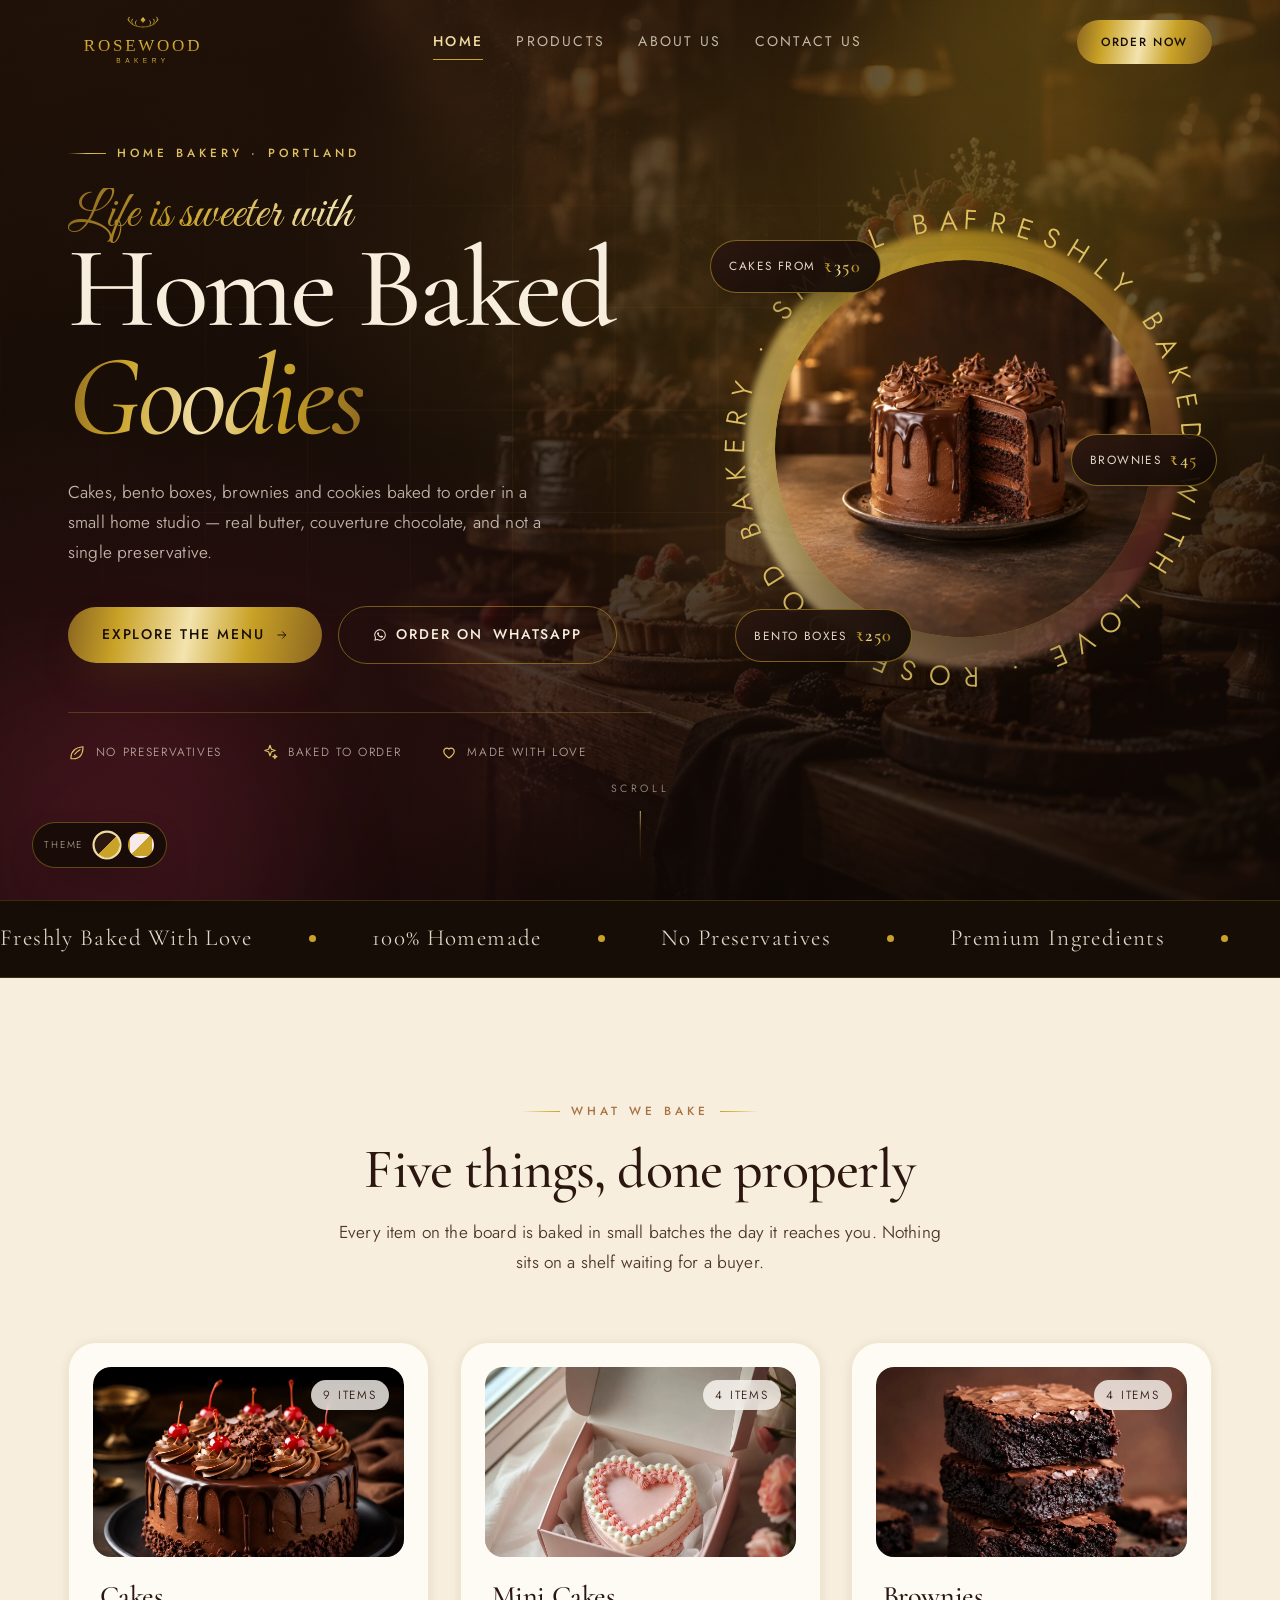
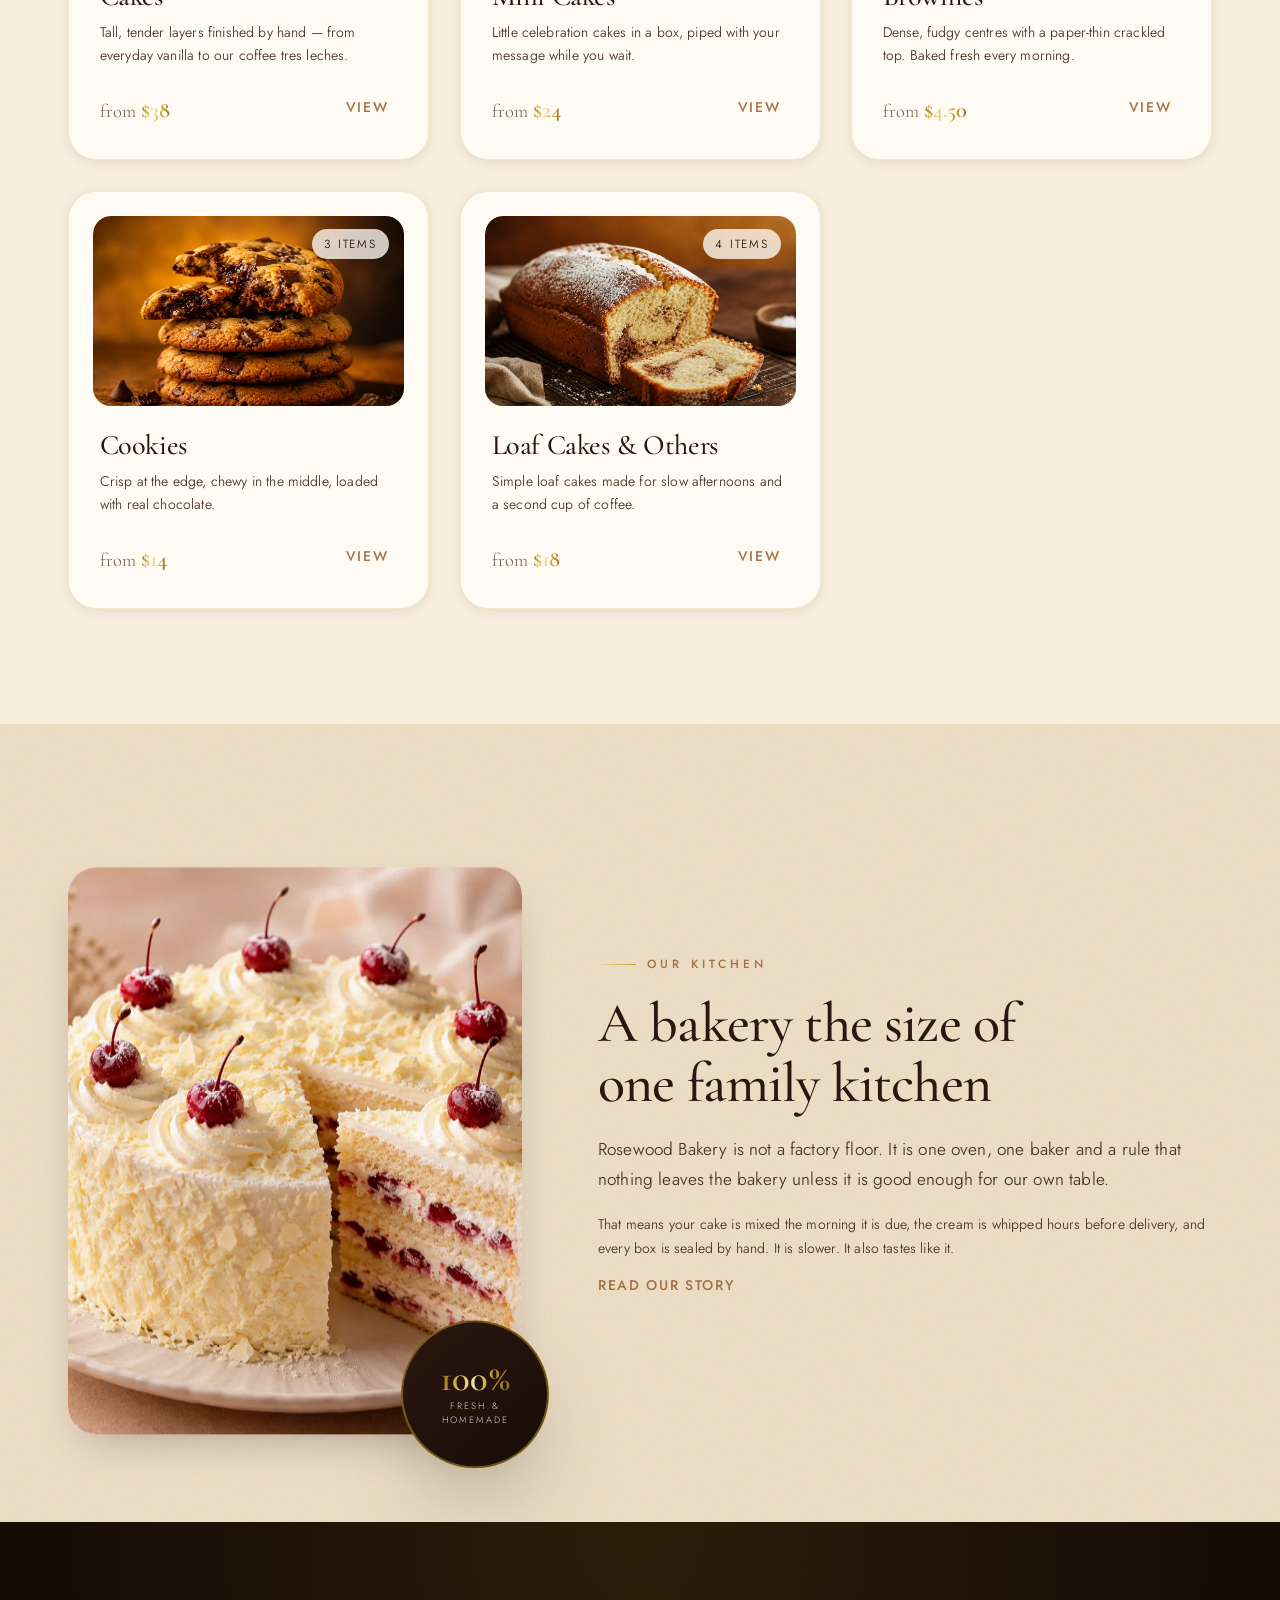
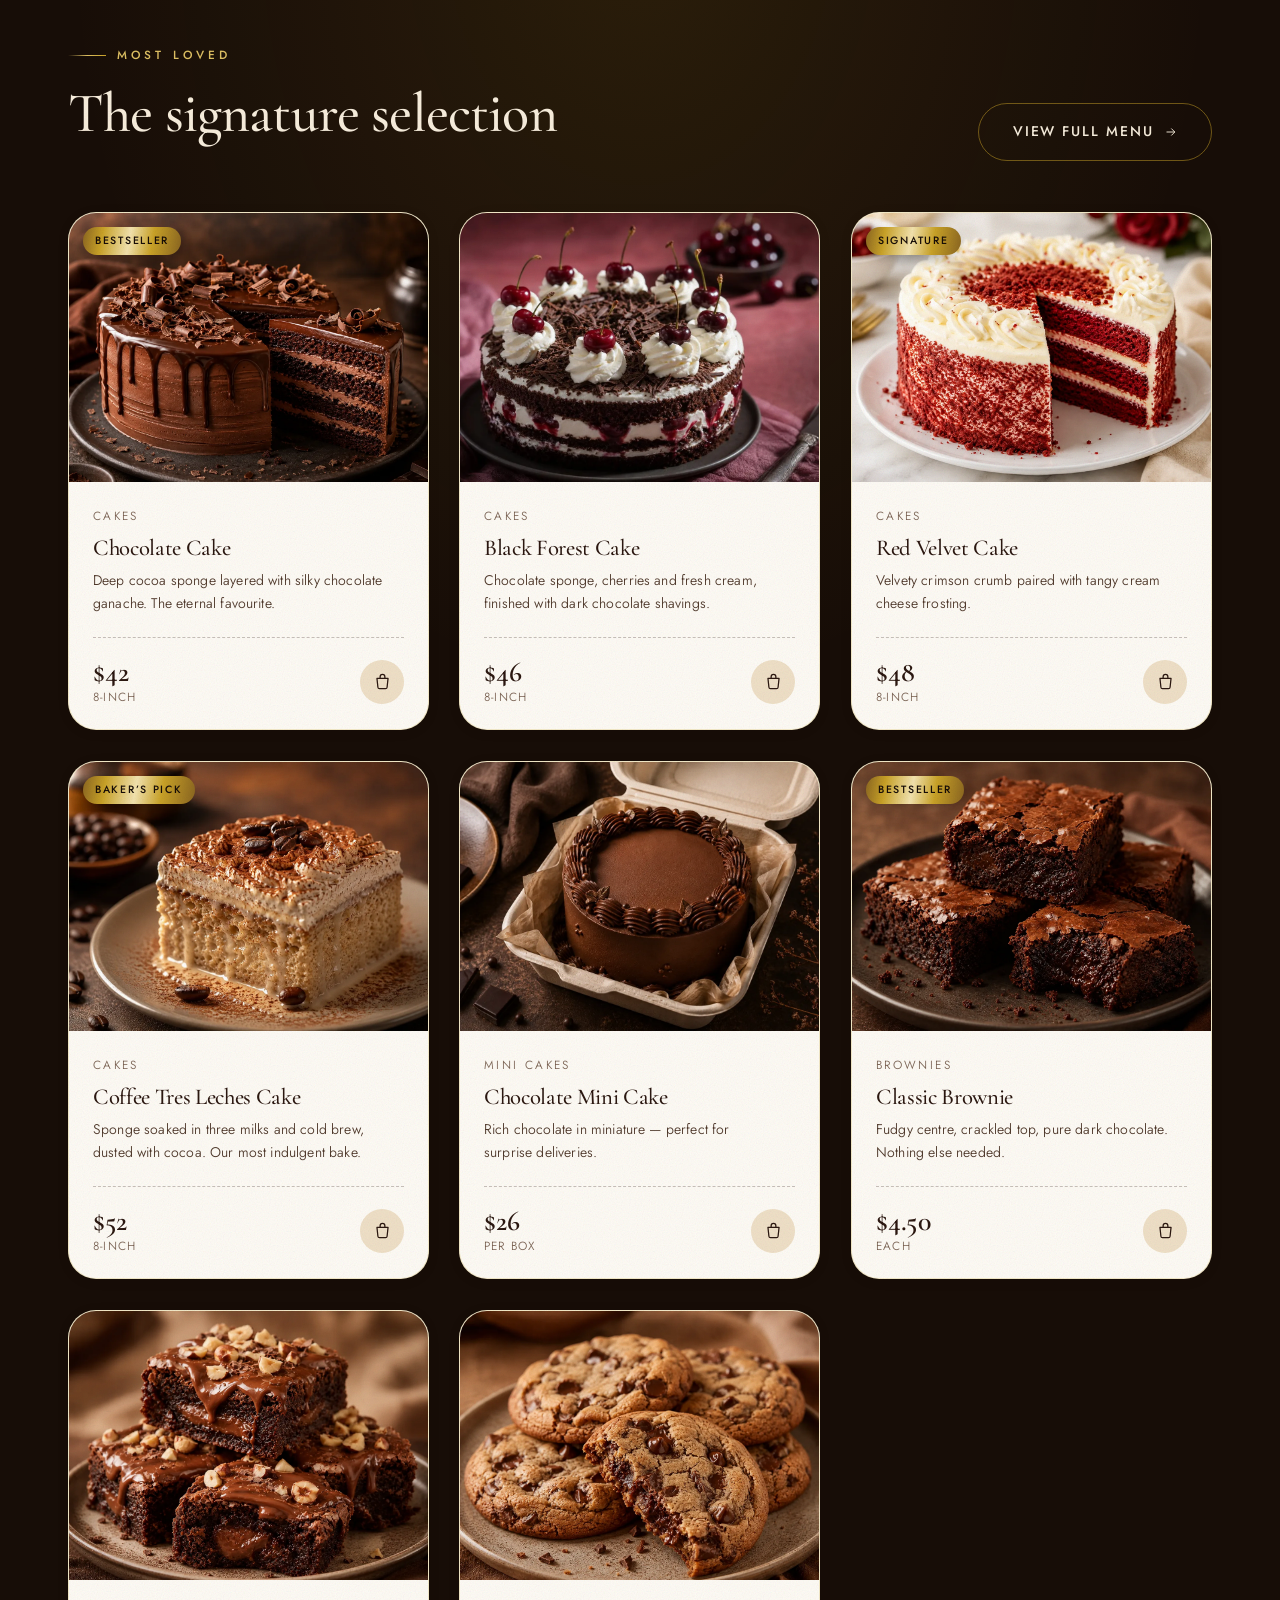
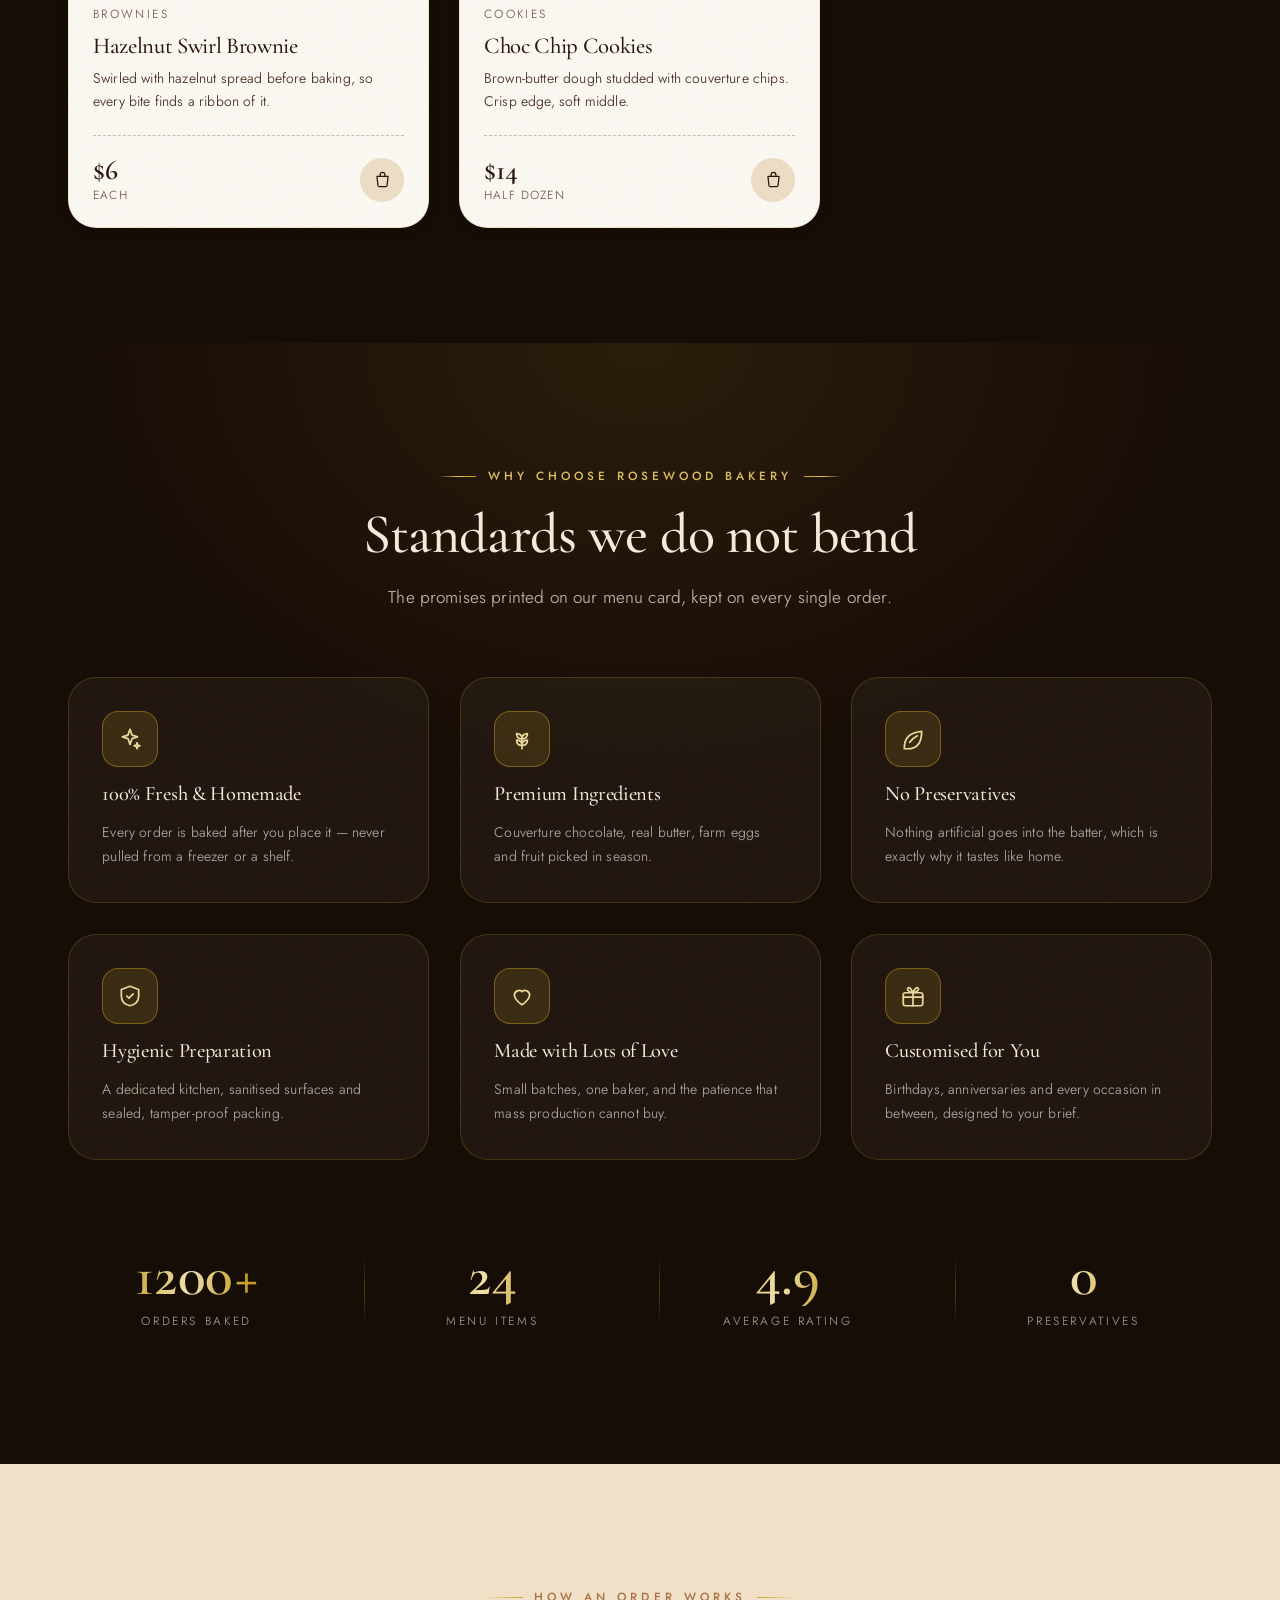
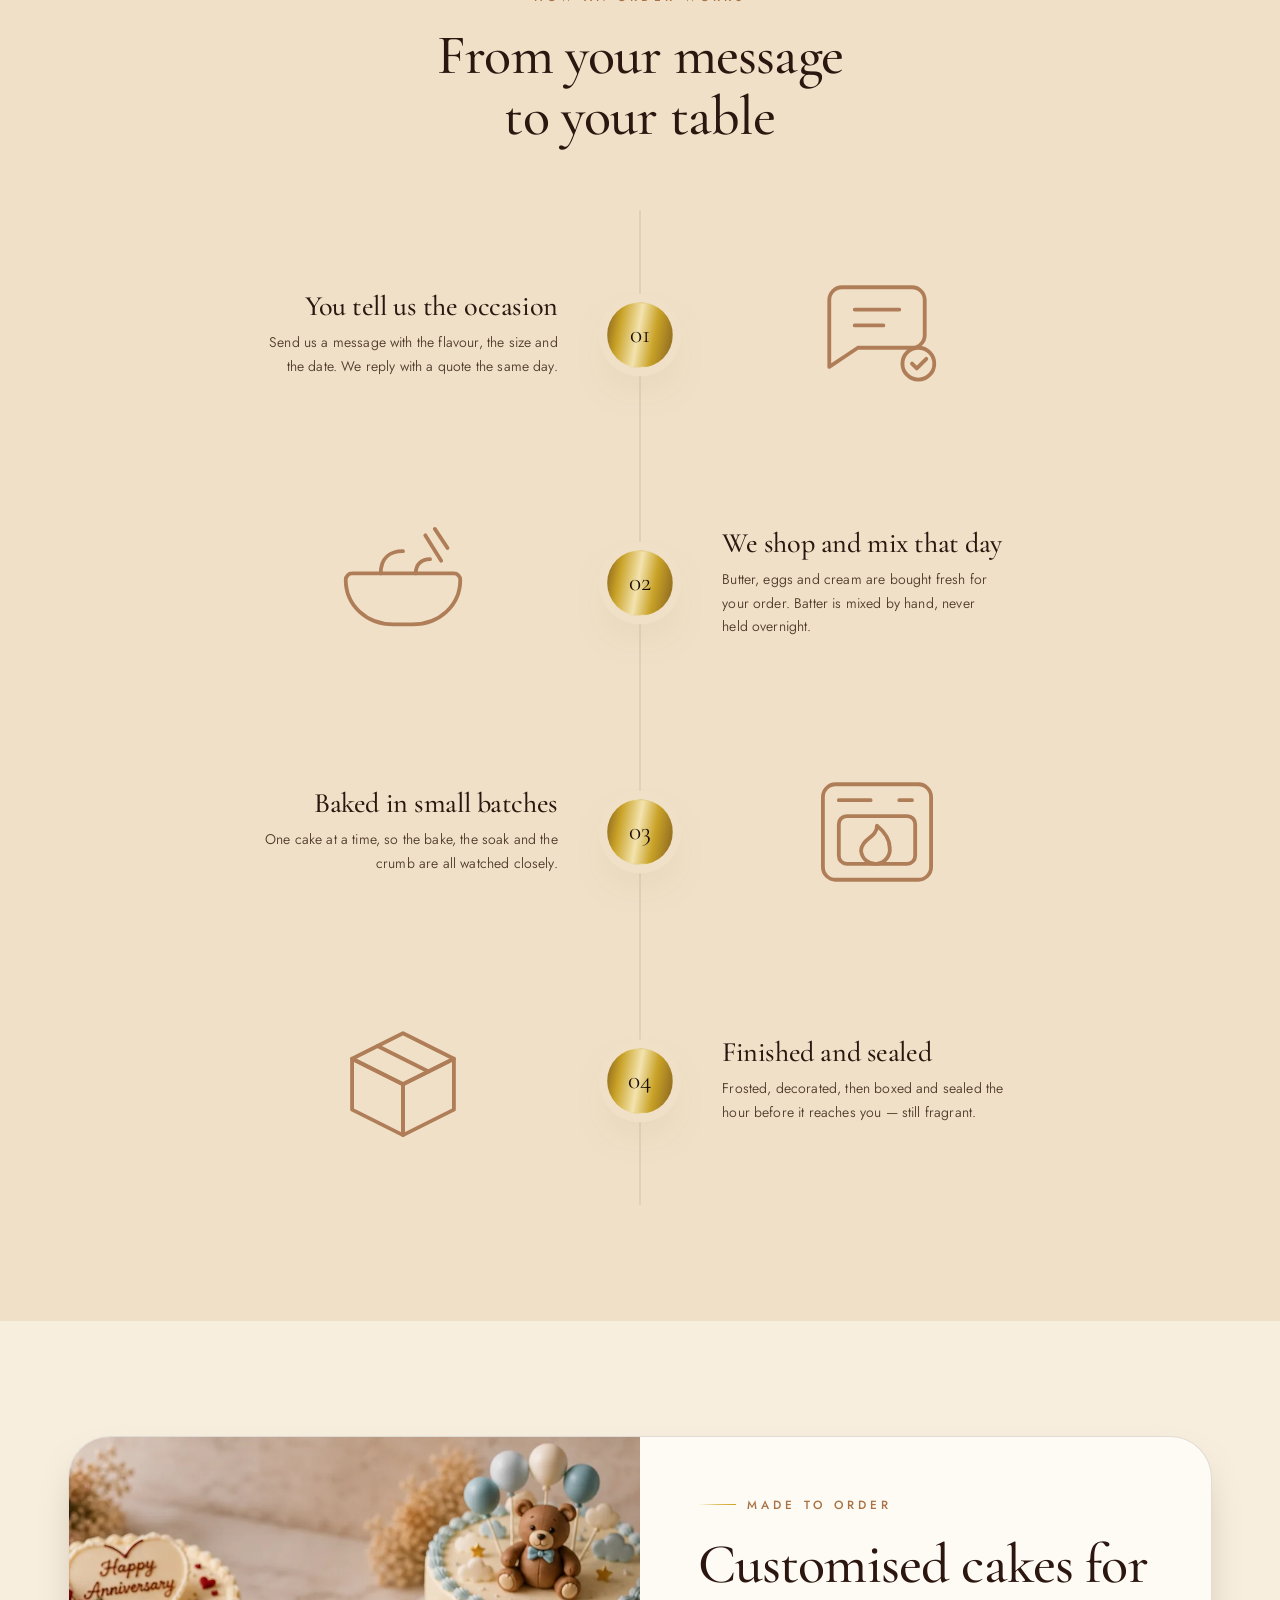
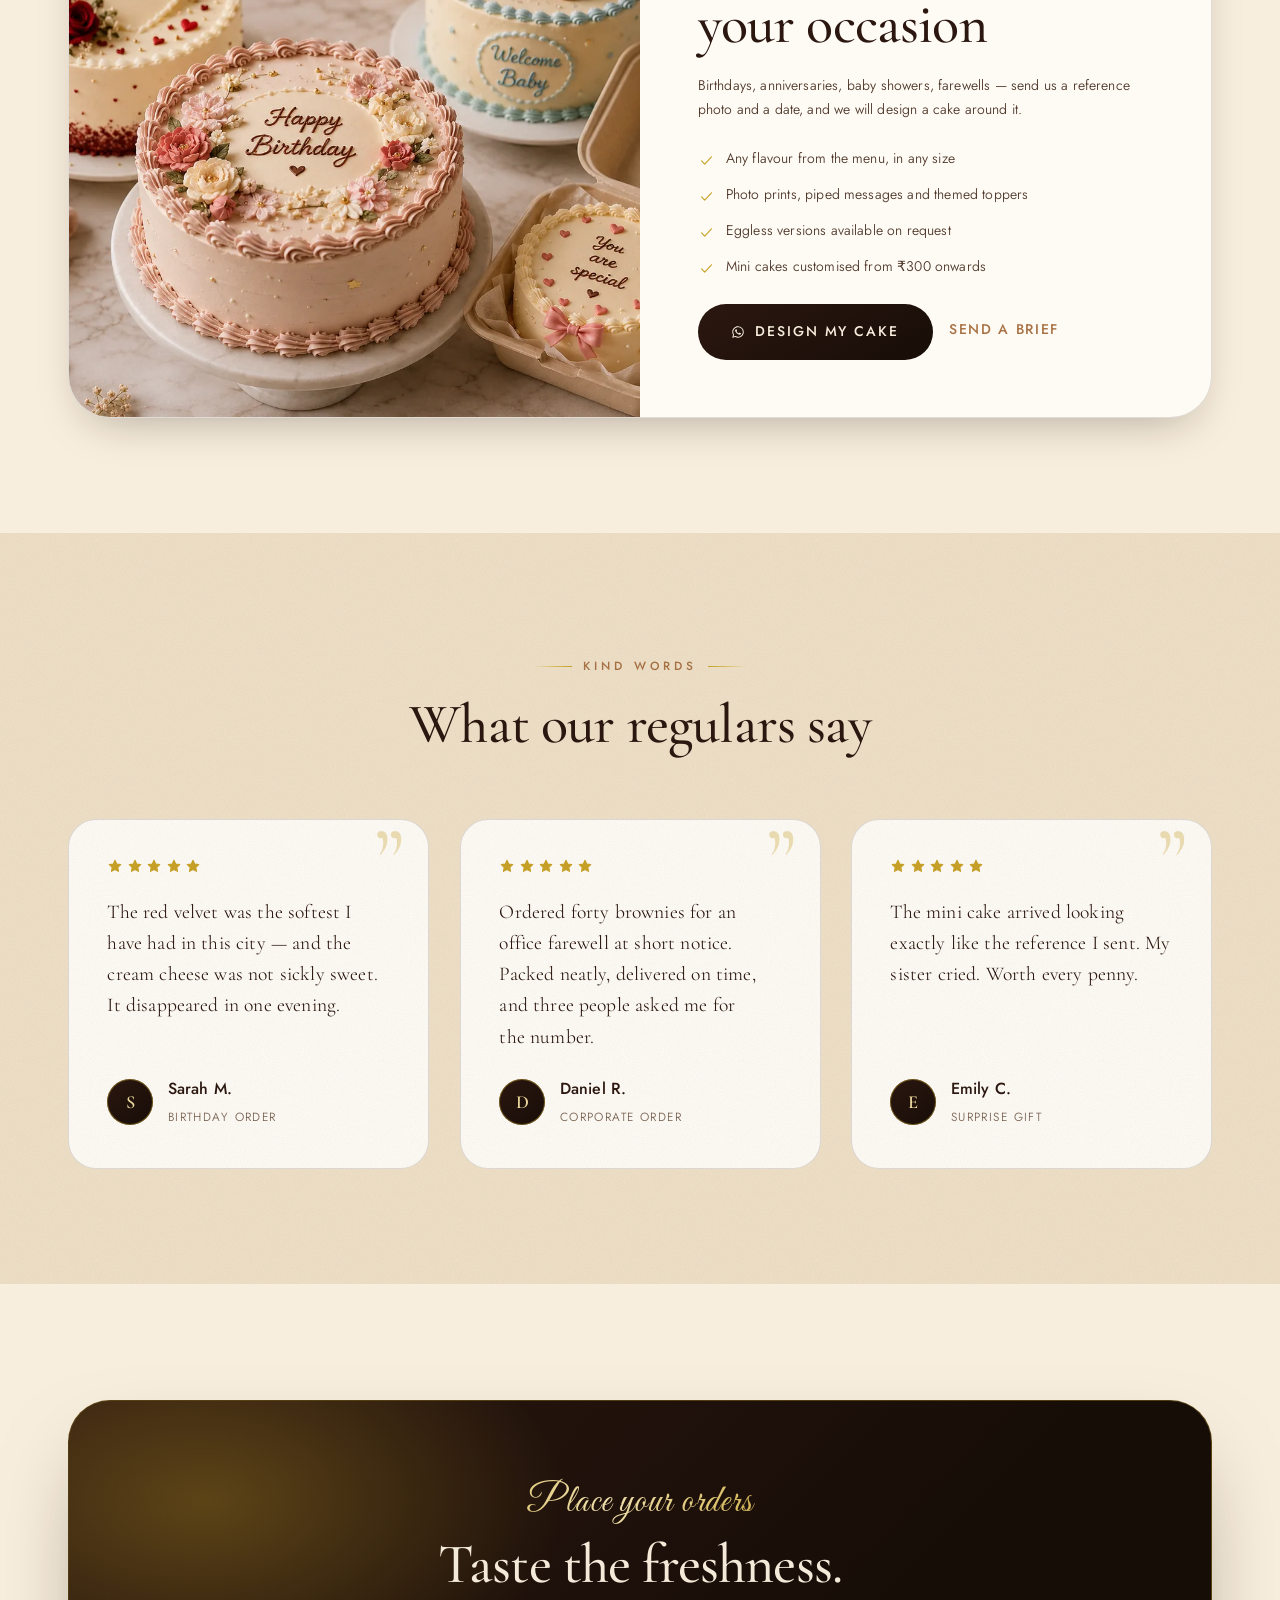
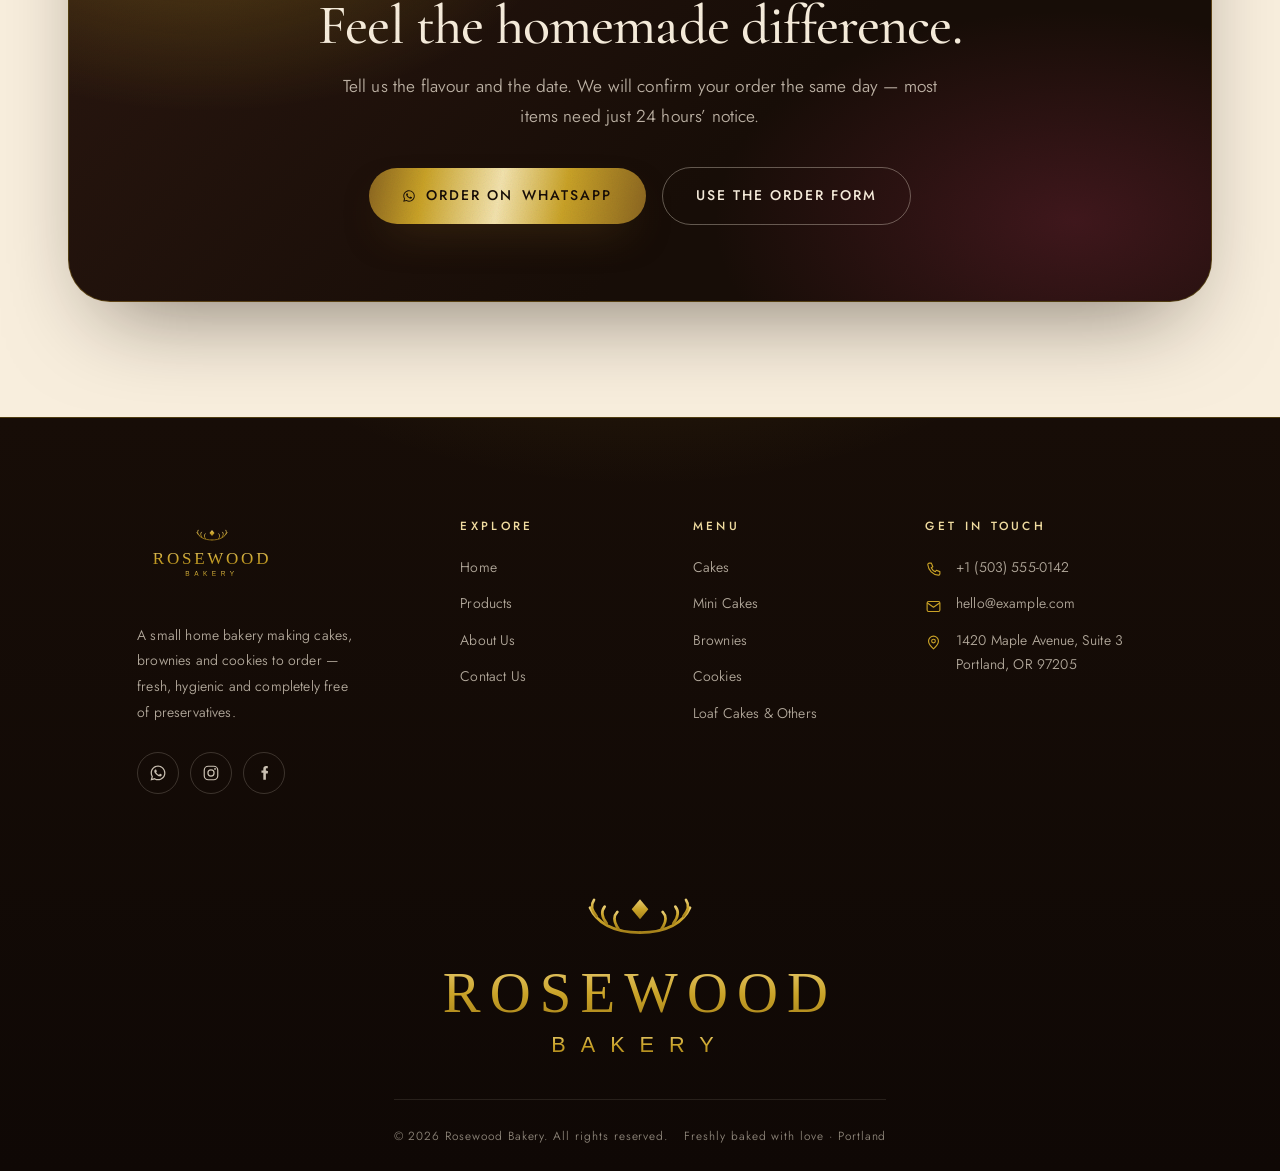
==== index.html @ 6fb83fe5 "Add files via upload" ====
<!DOCTYPE html>
<html lang="en-US">

<head>
  <meta charset="UTF-8">
  <meta name="viewport" content="width=device-width, initial-scale=1">
  <!-- ======================================================================
       TEMPLATE TODO — change these before you go live
       ----------------------------------------------------------------------
       1. Replace every "https://www.example.com" below with your own domain.
       2. Rewrite <title> and the description to name YOUR bakery and YOUR town.
       3. In the block below, fill in your real address, hours and prices, and
          add your phone number as   "telephone": "+15035550142",
       4. Do the same in the other three pages, then in sitemap.xml + robots.txt.
       A step-by-step walkthrough is in  docs/index.html.
       ====================================================================== -->

  <title>Rosewood Bakery — Artisan Cakes, Brownies &amp; Cookies in Portland</title>
  <meta name="description" content="Small-batch bakery in Portland making cakes, mini cakes, brownies, cookies and loaf cakes to order. Cakes from $38. Baked fresh the day it reaches you, with no preservatives.">
  <link rel="canonical" href="https://www.example.com/">
  <meta name="theme-color" content="#170D07">
  <meta name="robots" content="index, follow">

  <!-- how this page looks when shared on Facebook, WhatsApp, iMessage, etc. -->
  <meta property="og:type" content="website">
  <meta property="og:site_name" content="Rosewood Bakery">
  <meta property="og:locale" content="en_US">
  <meta property="og:url" content="https://www.example.com/">
  <meta property="og:title" content="Rosewood Bakery — Artisan Cakes, Brownies &amp; Cookies in Portland">
  <meta property="og:description" content="Small-batch bakery in Portland making cakes, mini cakes, brownies, cookies and loaf cakes to order. Cakes from $38. Baked fresh the day it reaches you, with no preservatives.">
  <meta property="og:image" content="https://www.example.com/assets/images/og-cover.jpg">
  <meta property="og:image:width" content="1200">
  <meta property="og:image:height" content="630">
  <meta name="twitter:card" content="summary_large_image">
  <meta name="twitter:title" content="Rosewood Bakery — Artisan Cakes, Brownies &amp; Cookies in Portland">
  <meta name="twitter:description" content="Small-batch bakery in Portland making cakes, mini cakes, brownies, cookies and loaf cakes to order. Cakes from $38. Baked fresh the day it reaches you, with no preservatives.">
  <meta name="twitter:image" content="https://www.example.com/assets/images/og-cover.jpg">

  <!-- Tells Google you are a bakery, where you are and what you charge. -->
  <script type="application/ld+json">
  {
    "@context": "https://schema.org",
    "@type": "Bakery",
    "@id": "https://www.example.com/#bakery",
    "name": "Rosewood Bakery",
    "description": "Small-batch bakery in Portland making cakes, mini cakes, brownies, cookies and loaf cakes to order.",
    "slogan": "Freshly Baked With Love",
    "url": "https://www.example.com/",
    "logo": "https://www.example.com/assets/images/logo.svg",
    "image": "https://www.example.com/assets/images/og-cover.jpg",
    "email": "hello@example.com",
    "telephone": "+15035550142",
    "priceRange": "$4.50 - $52",
    "servesCuisine": ["Cakes", "Bakery", "Desserts"],
    "address": {
      "@type": "PostalAddress",
      "streetAddress": "1420 Maple Avenue, Suite 3",
      "addressLocality": "Portland",
      "postalCode": "97205",
      "addressRegion": "OR",
      "addressCountry": "US"
    },
    "areaServed": { "@type": "City", "name": "Portland" },
    "openingHoursSpecification": [
      { "@type": "OpeningHoursSpecification",
        "dayOfWeek": ["Monday","Tuesday","Wednesday","Thursday","Friday"],
        "opens": "09:00", "closes": "20:00" },
      { "@type": "OpeningHoursSpecification",
        "dayOfWeek": "Saturday", "opens": "09:00", "closes": "21:00" },
      { "@type": "OpeningHoursSpecification",
        "dayOfWeek": "Sunday", "opens": "10:00", "closes": "18:00" }
    ],
    "hasMenu": "https://www.example.com/products.html",
    "makesOffer": [
      { "@type": "Offer", "name": "Cakes",      "priceCurrency": "USD", "price": "38",   "description": "From $38 per 8-inch cake" },
      { "@type": "Offer", "name": "Mini Cakes", "priceCurrency": "USD", "price": "24",   "description": "From $24 per box" },
      { "@type": "Offer", "name": "Brownies",   "priceCurrency": "USD", "price": "4.50", "description": "From $4.50 each" },
      { "@type": "Offer", "name": "Cookies",    "priceCurrency": "USD", "price": "14",   "description": "From $14 per half dozen" }
    ]
  }
  </script>

  <link rel="icon" href="assets/images/favicon.svg" type="image/svg+xml">

  <link rel="preconnect" href="https://fonts.googleapis.com">
  <link rel="preconnect" href="https://fonts.gstatic.com" crossorigin>
  <link
    href="https://fonts.googleapis.com/css2?family=Cormorant+Garamond:ital,wght@0,400;0,500;0,600;1,400;1,500&family=Great+Vibes&family=Jost:wght@300;400;500&display=swap"
    rel="stylesheet">

  <link rel="stylesheet" href="assets/css/base.css?v=1">
  <link rel="stylesheet" href="assets/css/layout.css?v=1">
  <link rel="stylesheet" href="assets/css/components.css?v=1">
  <link rel="stylesheet" href="assets/css/animations.css?v=1">
  <link rel="stylesheet" href="assets/css/pages.css?v=1">
</head>

<body class="has-dark-hero page-home">
  <a class="skip-link" href="#main">Skip to content</a>
  <div class="scroll-progress" aria-hidden="true"></div>

  <!-- ======================================================================
     HEADER
     ====================================================================== -->
  <header class="site-header">
    <div class="container">
      <a class="brand" href="index.html" aria-label="Rosewood Bakery home">
        <img src="./assets/images/logo.svg" class="mainlogo" alt="">
      </a>

      <nav class="nav" aria-label="Primary">
        <a class="nav__link is-active" href="index.html">Home</a>
        <a class="nav__link" href="products.html">Products</a>
        <a class="nav__link" href="about.html">About Us</a>
        <a class="nav__link" href="contact.html">Contact Us</a>
      </nav>

      <div class="header__actions">
        <a class="btn btn--gold btn--sm" data-link="order"
          data-message="Hello Rosewood Bakery! I would like to place an order." href="#" target="_blank" rel="noopener">Order
          Now</a>
        <button class="nav-toggle" type="button" aria-label="Open menu" aria-expanded="false" aria-controls="navDrawer">
          <span class="nav-toggle__bars" aria-hidden="true"><span></span><span></span><span></span></span>
        </button>
      </div>
    </div>
  </header>

  <!-- Mobile drawer -->
  <div class="nav-drawer" id="navDrawer" aria-hidden="true">
    <div class="nav-drawer__inner">
      <nav class="nav-drawer__list" aria-label="Mobile">
        <a class="is-active" href="index.html">Home</a>
        <a href="products.html">Products</a>
        <a href="about.html">About Us</a>
        <a href="contact.html">Contact Us</a>
      </nav>
      <div class="nav-drawer__meta">
        <p class="script" style="font-size:1.7rem">Life is sweeter with home baked goodies</p>
        <a class="btn btn--gold" style="margin-top:1.4rem" data-link="order" href="#" target="_blank"
          rel="noopener">Order on <span data-config="orderLabel">WhatsApp</span></a>
      </div>
    </div>
  </div>

  <main id="main">

    <!-- ====================================================================
       HERO — scroll-driven
       ==================================================================== -->
    <section class="hero grain" id="hero">
      <div class="hero__backdrop" aria-hidden="true">
        <span class="hero__orb hero__orb--1"></span>
        <span class="hero__orb hero__orb--2"></span>
        <span class="hero__orb hero__orb--3"></span>
      </div>
      <div class="hero__grid" aria-hidden="true"></div>

      <div class="container">
        <div class="hero__inner">

          <div class="hero__copy">
            <span class="eyebrow hero__eyebrow" data-reveal="fade">Home Bakery &middot; Portland</span>

            <span class="hero__script" data-reveal="up" data-delay="80">Life is sweeter with</span>

            <h1 class="hero__title" data-split>
              Home Baked<br><em>Goodies</em>
            </h1>

            <p class="lead hero__lead" data-reveal="up" data-delay="420">
              Cakes, bento boxes, brownies and cookies baked to order in a small home
              studio — real butter, couverture chocolate, and not a single preservative.
            </p>

            <div class="cluster hero__actions" data-reveal="up" data-delay="520">
              <a class="btn btn--gold" href="products.html">
                Explore the Menu
                <span class="btn-icon" data-icon="arrow"></span>
              </a>
              <a class="btn btn--ghost" data-link="order" href="#" target="_blank" rel="noopener">
                <span class="btn-icon" data-icon="order"></span>
                Order on <span data-config="orderLabel">WhatsApp</span>
              </a>
            </div>

            <div class="hero__trust" data-reveal="up" data-delay="620">
              <span class="hero__trust-item"><span data-icon="leaf"></span><span>No preservatives</span></span>
              <span class="hero__trust-item"><span data-icon="sparkle"></span><span>Baked to order</span></span>
              <span class="hero__trust-item"><span data-icon="heart"></span><span>Made with love</span></span>
            </div>
          </div>

          <div class="hero__stage" data-reveal="scale" data-delay="240">
            <span class="hero__plate" aria-hidden="true"></span>
            <span class="hero__disc" aria-hidden="true"></span>

            <svg class="hero__ring" viewBox="0 0 100 100" aria-hidden="true">
              <defs>
                <path id="heroRingPath" d="M50 6 a44 44 0 1 1 -0.1 0" fill="none" />
              </defs>
              <text>
                <textPath href="#heroRingPath" startOffset="0">
                  Freshly baked with love &middot; Rosewood Bakery &middot; Small batch &middot; Home baked goodies &middot;
                </textPath>
              </text>
            </svg>

            <div class="hero__cake" id="heroCake" aria-hidden="true"></div>

            <span class="hero__chip hero__chip--1">Cakes from <b>&#8377;350</b></span>
            <span class="hero__chip hero__chip--2">Brownies <b>&#8377;45</b></span>
            <span class="hero__chip hero__chip--3">Bento boxes <b>&#8377;250</b></span>
          </div>

        </div>
      </div>

      <div class="hero__cue" aria-hidden="true">
        <span>Scroll</span>
        <span class="hero__cue-track"></span>
      </div>
    </section>

    <!-- ====================================================================
       MARQUEE
       ==================================================================== -->
    <div class="marquee" aria-hidden="true">
      <div class="marquee__track">
        <span class="marquee__item">Freshly Baked With Love</span>
        <span class="marquee__item">100% Homemade</span>
        <span class="marquee__item">No Preservatives</span>
        <span class="marquee__item">Premium Ingredients</span>
        <span class="marquee__item">Customised Cakes</span>
        <span class="marquee__item">Baked To Order</span>
      </div>
    </div>

    <!-- ====================================================================
       CATEGORIES
       ==================================================================== -->
    <section class="section" id="categories">
      <div class="container">
        <div class="section-head is-centered" data-reveal="up">
          <span class="eyebrow is-centered">What we bake</span>
          <h2>Five things, done properly</h2>
          <p class="lead">Every item on the board is baked in small batches the day it reaches you.
            Nothing sits on a shelf waiting for a buyer.</p>
        </div>

        <div class="grid grid--3" id="categoryGrid"><!-- rendered from data.js --></div>
      </div>
    </section>

    <!-- ====================================================================
       STORY TEASER
       ==================================================================== -->
    <section class="section section--cream grain">
      <div class="container">
        <div class="split split--wide-right">
          <div class="split__media" data-parallax="0.06">
            <div class="frame frame--tall frame--art reveal-media">
              <div id="storyTeaserArt" aria-hidden="true"></div>
            </div>
            <span class="media-badge media-badge--br" data-reveal="scale">
              <b>100%</b><span>Fresh &amp; homemade</span>
            </span>
          </div>

          <div class="split__copy">
            <span class="eyebrow" data-reveal="up">Our kitchen</span>
            <h2 data-reveal="up" data-delay="60">A bakery the size of<br>one family kitchen</h2>
            <p class="lead" data-reveal="up" data-delay="140">
              Rosewood Bakery is not a factory floor. It is one oven, one baker and a rule that
              nothing leaves the bakery unless it is good enough for our own table.
            </p>
            <p data-reveal="up" data-delay="200" style="color:var(--ink-soft);font-size:var(--fs-small)">
              That means your cake is mixed the morning it is due, the cream is whipped
              hours before delivery, and every box is sealed by hand. It is slower. It also
              tastes like it.
            </p>
            <a class="link-arrow" href="about.html" data-reveal="up" data-delay="260">
              Read our story <span data-icon="arrow"></span>
            </a>
          </div>
        </div>
      </div>
    </section>

    <!-- ====================================================================
       SIGNATURE SELECTION
       ==================================================================== -->
    <section class="section section--dark grain">
      <div class="container">
        <div class="signature-head">
          <div class="section-head" data-reveal="up">
            <span class="eyebrow">Most loved</span>
            <h2>The signature selection</h2>
          </div>
          <a class="btn btn--ghost" href="products.html" data-reveal="up" data-delay="120">
            View full menu <span class="btn-icon" data-icon="arrow"></span>
          </a>
        </div>

        <div class="product-grid" id="featuredGrid"><!-- rendered from data.js --></div>
      </div>
    </section>

    <!-- ====================================================================
       VALUES + STATS (dark)
       ==================================================================== -->
    <section class="section section--dark grain">
      <div class="container">
        <div class="section-head is-centered" data-reveal="up">
          <span class="eyebrow is-centered">Why choose Rosewood Bakery</span>
          <h2>Standards we do not bend</h2>
          <p class="lead">The promises printed on our menu card, kept on every single order.</p>
        </div>

        <div class="grid grid--3" id="valuesGrid"><!-- rendered from data.js --></div>

        <!-- TEMPLATE TODO: these four numbers are DEMO CONTENT. Put your own
             real figures here, or delete the whole .stats block. -->
        <div class="stats" style="margin-top:clamp(3rem,6vw,4.5rem)" data-reveal="up">
          <div class="stat">
            <span class="stat__num"><span data-count="1200">0</span>+</span>
            <span class="stat__label">Orders baked</span>
          </div>
          <div class="stat">
            <span class="stat__num"><span data-count="24">0</span></span>
            <span class="stat__label">Menu items</span>
          </div>
          <div class="stat">
            <span class="stat__num"><span data-count="4.9">0</span></span>
            <span class="stat__label">Average rating</span>
          </div>
          <div class="stat">
            <span class="stat__num"><span data-count="0">0</span></span>
            <span class="stat__label">Preservatives</span>
          </div>
        </div>
      </div>
    </section>

    <!-- ====================================================================
       PROCESS — scroll story
       ==================================================================== -->
    <section class="section section--cream">
      <div class="container container--narrow">
        <div class="section-head is-centered" data-reveal="up">
          <span class="eyebrow is-centered">How an order works</span>
          <h2>From your message to your table</h2>
        </div>

        <div class="story-track" id="storyTrack">
          <div class="story-line" aria-hidden="true"><span class="story-line__fill"></span></div>
          <div id="storySteps"><!-- rendered from data.js --></div>
        </div>
      </div>
    </section>

    <!-- ====================================================================
       CUSTOM ORDERS
       ==================================================================== -->
    <section class="section">
      <div class="container">
        <div class="custom-panel" data-reveal="rise">
          <div class="custom-panel__art">
            <div id="customArt" aria-hidden="true"></div>
          </div>
          <div class="custom-panel__copy">
            <span class="eyebrow">Made to order</span>
            <h2>Customised cakes for<br>your occasion</h2>
            <p style="color:var(--ink-soft);font-size:var(--fs-small)">
              Birthdays, anniversaries, baby showers, farewells — send us a reference photo
              and a date, and we will design a cake around it.
            </p>
            <ul class="custom-panel__list">
              <li><span data-icon="check"></span><span>Any flavour from the menu, in any size</span></li>
              <li><span data-icon="check"></span><span>Photo prints, piped messages and themed toppers</span></li>
              <li><span data-icon="check"></span><span>Eggless versions available on request</span></li>
              <li><span data-icon="check"></span><span>Mini cakes customised from &#8377;300 onwards</span></li>
            </ul>
            <div class="cluster">
              <a class="btn" data-link="order"
                data-message="Hello Rosewood Bakery! I would like a customised cake. Here are the details:" href="#"
                target="_blank" rel="noopener">
                <span class="btn-icon" data-icon="order"></span> Design my cake
              </a>
              <a class="link-arrow" href="contact.html">Send a brief <span data-icon="arrow"></span></a>
            </div>
          </div>
        </div>
      </div>
    </section>

    <!-- ====================================================================
       TESTIMONIALS
       ==================================================================== -->
    <section class="section section--cream grain">
      <div class="container">
        <div class="section-head is-centered" data-reveal="up">
          <span class="eyebrow is-centered">Kind words</span>
          <h2>What our regulars say</h2>
        </div>
        <div class="grid grid--3" id="reviewGrid"><!-- rendered from data.js --></div>
      </div>
    </section>

    <!-- ====================================================================
       CTA
       ==================================================================== -->
    <section class="section">
      <div class="container">
        <div class="cta-band grain" data-reveal="rise">
          <p class="script">Place your orders</p>
          <h2>Taste the freshness.<br>Feel the homemade difference.</h2>
          <p class="lead">Tell us the flavour and the date. We will confirm your order the same day —
            most items need just 24 hours&rsquo; notice.</p>
          <div class="cluster" style="justify-content:center">
            <a class="btn btn--gold" data-link="order" href="#" target="_blank" rel="noopener">
              <span class="btn-icon" data-icon="order"></span> Order on <span data-config="orderLabel">WhatsApp</span>
            </a>
            <a class="btn btn--outline-light" href="contact.html">Use the order form</a>
          </div>
        </div>
      </div>
    </section>

  </main>

  <!-- ======================================================================
     FOOTER
     ====================================================================== -->
  <footer class="site-footer">
    <div class="container footer-all">
      <div class="footer__grid">

        <div class="footer__brand">
          <a class="brand" href="index.html">
            <img src="./assets/images/logo.svg" class="mainlogo" alt="">
          </a>
          <p class="footer__about">
            A small home bakery making cakes, brownies and cookies to order —
            fresh, hygienic and completely free of preservatives.
          </p>
          <div class="footer__socials">
            <a data-link="order" href="#" target="_blank" rel="noopener" aria-label="Message us"><span
                data-icon="order"></span></a>
            <a data-link="instagram" href="#" target="_blank" rel="noopener" aria-label="Instagram"><span
                data-icon="instagram"></span></a>
            <a data-link="facebook" href="#" target="_blank" rel="noopener" aria-label="Facebook"><span
                data-icon="facebook"></span></a>
          </div>
        </div>

        <div>
          <h4 class="footer__title">Explore</h4>
          <ul class="footer__list">
            <li><a href="index.html">Home</a></li>
            <li><a href="products.html">Products</a></li>
            <li><a href="about.html">About Us</a></li>
            <li><a href="contact.html">Contact Us</a></li>
          </ul>
        </div>

        <div>
          <h4 class="footer__title">Menu</h4>
          <ul class="footer__list">
            <li><a href="products.html#cakes">Cakes</a></li>
            <li><a href="products.html#bento">Mini Cakes</a></li>
            <li><a href="products.html#brownies">Brownies</a></li>
            <li><a href="products.html#cookies">Cookies</a></li>
            <li><a href="products.html#teacakes">Loaf Cakes &amp; Others</a></li>
          </ul>
        </div>

        <div>
          <h4 class="footer__title">Get in touch</h4>
          <ul class="footer__list">
            <li class="footer__contact-item">
              <span data-icon="phone"></span>
              <a data-link="tel" href="#"><span data-config="phoneDisplay">+91 98765 43210</span></a>
            </li>
            <li class="footer__contact-item">
              <span data-icon="mail"></span>
              <a data-link="mail" href="#"><span data-config="email">hello@example.com</span></a>
            </li>
            <li class="footer__contact-item">
              <span data-icon="pin"></span>
              <span>
                <span data-config="addressLine1">Home Bakery Studio</span><br>
                <span data-config="addressLine2">Portland, Oregon</span>
              </span>
            </li>
          </ul>
        </div>

      </div>

      <img class="footer__watermark" src="./assets/images/logo.svg" aria-hidden="true"></img>

      <div class="footer__bar">
        <span>&copy; <span data-year>2026</span> Rosewood Bakery. All rights reserved.</span>
        <span>Freshly baked with love &middot; Portland</span>
      </div>
    </div>
  </footer>

  <a class="floating-order" data-link="order" href="#" target="_blank" rel="noopener">
    <span class="floating-order__icon" data-icon="order"></span>
    <span>Order now</span>
  </a>

  <script src="assets/js/data.js?v=1"></script>
  <script src="assets/js/visuals.js?v=1"></script>
  <script src="assets/js/scroll.js?v=1"></script>
  <script src="assets/js/app.js?v=1"></script>
  <!-- Colour-theme switcher (a deciding tool) — delete this line to remove it -->
  <script src="assets/js/theme.js?v=1"></script>
  <script>
    // Home-page-only artwork
    document.addEventListener('DOMContentLoaded', function () {
      // Name a file for 'kitchen' in BK_IMAGES (data.js) to change this
      // picture, or drop in kitchen.webp. Falls back to the Cakes photo.
      var teaser = document.getElementById('storyTeaserArt');
      if (teaser && window.BK_ART) {
        teaser.innerHTML = window.BK_ART.photo('kitchen', 'Inside the Rosewood Bakery kitchen', 'cakes');
        var frame = teaser.closest('.frame');
        if (frame) frame.classList.add('frame--photo');
      }
    });
  </script>
</body>

</html>
---- assets/css/base.css ----
/* ==========================================================================
   BAKERY TEMPLATE — base.css
   Design tokens, reset, typography, utilities, buttons
   ========================================================================== */

/* --------------------------------------------------------------------------
   1. Design tokens
   -------------------------------------------------------------------------- */
:root {

  /* ---- Deep neutrals: the base of the luxury scheme ---- */
  --noir: #0F0805;
  --espresso: #170D07;
  --cocoa: #2B1710;
  --choco: #45261A;
  --mocha: #6B3F28;
  --caramel: #A87244;
  --dark-top: #251409;

  /* ---- The same colours as raw R,G,B numbers ----
     Needed wherever a colour is used see-through, e.g. rgba(var(--gold-rgb), .4).
     Change these together with the colours above when you switch theme. */
  --noir-rgb: 15, 8, 5;
  --espresso-rgb: 23, 13, 7;
  --cocoa-rgb: 43, 23, 16;
  --dark-top-rgb: 37, 20, 9;
  --gold-rgb: 201, 162, 39;
  --gold-deep-rgb: 138, 101, 32;
  --gold-soft-rgb: 240, 220, 160;
  --rose-rgb: 142, 42, 68;
  --wine-rgb: 122, 31, 53;
  --cream-rgb: 248, 238, 221;

  /* ---- Metallic gold ramp ----
     A single flat gold reads as mustard. Real metal needs a dark edge, a
     mid tone and a bright highlight, which is what --grad-gold provides. */
  --gold-deep: #8A6520;
  --gold: #C9A227;
  --gold-mid: #DFC163;
  --gold-soft: #F0DCA0;
  --gold-glow: rgba(var(--gold-rgb), .32);
  --grad-gold: linear-gradient(100deg, #8A6520 0%, #C9A227 20%, #F3E3AE 47%, #C9A227 70%, #8A6520 100%);
  --grad-gold-warm: linear-gradient(120deg, #A87244 0%, #C9A227 55%, #E8CE7C 100%);

  /* ---- Accent: deep wine instead of dusty rose ---- */
  --wine: #7A1F35;
  --rose: #8E2A44;
  --blush: #F2D9DD;
  --blush-deep: #DCA9B3;

  /* ---- Light surfaces ---- */
  --ivory: #FEFBF5;
  --cream: #F8EEDD;
  --cream-2: #EFE0C7;

  /* ---- Background photo behind the hero and every page banner ----
     This is the default, used by any page with no picture of its own.
     Per-page pictures are set just below, under "ONE PICTURE PER PAGE".
     Use `none` to switch the photo off and keep the plain dark gradient. */
  --banner-image: url('../hero-bg/bg.webp');

  /* How dark the tint over that photo is. Higher = darker = easier to read.
     Drop to about .70 if you want the photo to show through more. */
  --banner-veil: .72;
  --hero-veil: .78;
}

/* ==========================================================================
   ONE PICTURE PER PAGE
   --------------------------------------------------------------------------
   Each page can have its own background photo. Put the file in
   assets/images/ and change the filename on that page's line below.

   All four start on the same hero-bg.webp, so the site looks right today.
   Change them one at a time as your new photos are ready.
   ========================================================================== */
body.page-home     { --banner-image: url('../hero-bg/hero-home.webp'); }
body.page-products { --banner-image: url('../hero-bg/hero-products.webp'); }
body.page-about    { --banner-image: url('../hero-bg/hero-about.webp'); }
body.page-contact  { --banner-image: url('../hero-bg/hero-contact.webp'); }

:root {

  /* Semantic */
  --bg: var(--cream);
  --surface: var(--ivory);
  --ink: #1A0E08;
  --ink-soft: #4E3729;
  --ink-muted: #7A6252;
  --line: rgba(var(--cocoa-rgb), .14);
  --line-strong: rgba(var(--cocoa-rgb), .26);

  /* Typography */
  --font-display: "Cormorant Garamond", "Playfair Display", Georgia, "Times New Roman", serif;
  --font-script: "Great Vibes", "Segoe Script", "Brush Script MT", cursive;
  --font-body: "Jost", "Inter", -apple-system, BlinkMacSystemFont, "Segoe UI", Roboto, sans-serif;

  /* Fluid type scale */
  --fs-hero: clamp(3rem, 9vw, 7.5rem);
  --fs-h1: clamp(2.5rem, 6vw, 4.75rem);
  --fs-h2: clamp(2rem, 4.4vw, 3.5rem);
  --fs-h3: clamp(1.35rem, 2.2vw, 1.85rem);
  --fs-lead: clamp(1.02rem, 1.35vw, 1.2rem);
  --fs-body: 1rem;
  --fs-small: .875rem;
  --fs-micro: .74rem;

  /* Spacing */
  --space-xs: .5rem;
  --space-sm: 1rem;
  --space-md: 1.75rem;
  --space-lg: 3rem;
  --space-xl: 5rem;
  --section-y: clamp(4.5rem, 9vw, 8.5rem);

  /* Layout */
  --container: 1240px;
  --container-narrow: 880px;
  --gutter: clamp(1.25rem, 4vw, 3rem);
  --header-h: 84px;

  /* Shape & depth */
  --radius-sm: 10px;
  --radius: 18px;
  --radius-lg: 28px;
  --radius-xl: 42px;
  --shadow-sm: 0 2px 12px rgba(var(--espresso-rgb), .09);
  --shadow: 0 18px 46px -20px rgba(var(--espresso-rgb), .36);
  --shadow-lg: 0 40px 92px -34px rgba(var(--espresso-rgb), .52);
  --shadow-gold: 0 18px 44px -20px rgba(var(--gold-deep-rgb), .55);

  /* Motion */
  --ease: cubic-bezier(.22, .61, .36, 1);
  --ease-out: cubic-bezier(.16, 1, .3, 1);
  --dur: .5s;
  --dur-slow: .9s;
}

/* ==========================================================================
   COLOUR THEMES
   --------------------------------------------------------------------------
   The site has two themes:

     1. CHOCOLATE & GOLD (dark)  — everything defined above this line.
                                   This is the default.
     2. BLUSH & GOLD (light)     — near the bottom of this file, switched on
                                   when <html> carries data-theme="blush".

   The two swatch buttons in the bottom-left corner switch between them.
   To remove that switcher before going live, delete this one line
       <script src="assets/js/theme.js?v=27"></script>
   from the four HTML files. Both themes stay available either way.
   ========================================================================== */

/* --------------------------------------------------------------------------
   2. Reset
   -------------------------------------------------------------------------- */
*,
*::before,
*::after {
  box-sizing: border-box;
}

* {
  margin: 0;
}

html {
  -webkit-text-size-adjust: 100%;
  scroll-behavior: smooth;
  scroll-padding-top: calc(var(--header-h) + 20px);
}

body {
  background: var(--bg);
  color: var(--ink);
  font-family: var(--font-body);
  font-size: var(--fs-body);
  font-weight: 350;
  line-height: 1.7;
  letter-spacing: .01em;
  -webkit-font-smoothing: antialiased;
  -moz-osx-font-smoothing: grayscale;
  overflow-x: hidden;
}

img,
svg,
video,
canvas {
  display: block;
  max-width: 100%;
}

img {
  height: auto;
}

button,
input,
select,
textarea {
  font: inherit;
  color: inherit;
}

button {
  background: none;
  border: 0;
  cursor: pointer;
}

a {
  color: inherit;
  text-decoration: none;
}

ul,
ol {
  list-style: none;
  padding: 0;
}

:focus-visible {
  outline: 2px solid var(--gold);
  outline-offset: 3px;
  border-radius: 4px;
}

::selection {
  background: var(--blush-deep);
  color: var(--cocoa);
}

::-webkit-scrollbar {
  width: 11px;
}

::-webkit-scrollbar-track {
  background: var(--cream-2);
}

::-webkit-scrollbar-thumb {
  background: linear-gradient(var(--caramel), var(--cocoa));
  border-radius: 99px;
  border: 3px solid var(--cream-2);
}

/* --------------------------------------------------------------------------
   3. Typography
   -------------------------------------------------------------------------- */
h1,
h2,
h3,
h4 {
  font-family: var(--font-display);
  font-weight: 500;
  line-height: 1.08;
  letter-spacing: -.015em;
  color: var(--cocoa);
  text-wrap: balance;
}

h1 {
  font-size: var(--fs-h1);
}

h2 {
  font-size: var(--fs-h2);
}

h3 {
  font-size: var(--fs-h3);
}

p {
  text-wrap: pretty;
}

.script {
  font-family: var(--font-script);
  font-weight: 400;
  letter-spacing: .02em;
  color: var(--rose);
  line-height: 1.3;
}

.lead {
  font-size: var(--fs-lead);
  color: var(--ink-soft);
  line-height: 1.75;
  max-width: 62ch;
}

.eyebrow {
  display: inline-flex;
  align-items: center;
  gap: .7rem;
  font-size: var(--fs-micro);
  font-weight: 500;
  letter-spacing: .34em;
  text-transform: uppercase;
  color: var(--caramel);
}

.eyebrow::before {
  content: "";
  width: 38px;
  height: 1px;
  background: linear-gradient(90deg, transparent, var(--gold-mid), var(--gold));
}

.eyebrow.is-centered::after {
  content: "";
  width: 38px;
  height: 1px;
  background: linear-gradient(90deg, var(--gold), var(--gold-mid), transparent);
}

.gold-text,
.gold-foil {
  background: var(--grad-gold);
  -webkit-background-clip: text;
  background-clip: text;
  color: transparent;
}

/* --------------------------------------------------------------------------
   4. Layout utilities
   -------------------------------------------------------------------------- */
.container {
  width: 100%;
  max-width: var(--container);
  margin-inline: auto;
  padding-inline: var(--gutter);
}

.container--narrow {
  max-width: var(--container-narrow);
}

.section {
  padding-block: var(--section-y);
  position: relative;
}

.section--tight {
  padding-block: clamp(3rem, 6vw, 5rem);
}

.section--cream {
  background: var(--cream-2);
}

/* Flat base rather than a vertical gradient: two dark sections in a row
   then merge into one chapter instead of showing a seam where the end of
   one gradient meets the start of the next. */
.section--dark {
  background:
    radial-gradient(70% 60% at 50% 0%, rgba(var(--gold-rgb), .11), transparent 64%),
    var(--espresso);
  color: var(--cream);
}

.section--dark h2,
.section--dark h3 {
  color: var(--cream);
}

.section--dark .lead {
  color: rgba(var(--cream-rgb), .72);
}

.section--dark .eyebrow {
  color: var(--gold-mid);
}

.section--dark .btn--ghost {
  --btn-fg: var(--cream);
  border-color: rgba(var(--gold-rgb), .5);
}

.section--dark .btn--ghost:hover {
  color: var(--espresso);
}

.section-head {
  max-width: 660px;
  margin-bottom: clamp(2.5rem, 5vw, 4rem);
}

.section-head.is-centered {
  margin-inline: auto;
  text-align: center;
}

.section-head .eyebrow {
  margin-bottom: 1.1rem;
}

.section-head h2 {
  margin-bottom: 1.1rem;
}

.section-head.is-centered .lead {
  margin-inline: auto;
}

.grid {
  display: grid;
  gap: clamp(1.25rem, 2.4vw, 2rem);
}

.grid--2 {
  grid-template-columns: repeat(2, 1fr);
}

.grid--3 {
  grid-template-columns: repeat(3, 1fr);
}

.grid--4 {
  grid-template-columns: repeat(4, 1fr);
}

.stack {
  display: flex;
  flex-direction: column;
  gap: var(--space-sm);
}

.cluster {
  display: flex;
  flex-wrap: wrap;
  align-items: center;
  gap: var(--space-sm);
}

.is-centered {
  text-align: center;
}

.sr-only {
  position: absolute;
  width: 1px;
  height: 1px;
  padding: 0;
  margin: -1px;
  overflow: hidden;
  clip: rect(0 0 0 0);
  white-space: nowrap;
  border: 0;
}

.skip-link {
  position: absolute;
  top: -100px;
  left: 1rem;
  z-index: 999;
  padding: .7rem 1.2rem;
  background: var(--cocoa);
  color: var(--cream);
  border-radius: 0 0 var(--radius-sm) var(--radius-sm);
}

.skip-link:focus {
  top: 0;
}

.rule-ornament {
  display: flex;
  align-items: center;
  justify-content: center;
  gap: 1rem;
  color: var(--gold);
}

.rule-ornament::before,
.rule-ornament::after {
  content: "";
  height: 1px;
  flex: 1;
  max-width: 130px;
  background: linear-gradient(90deg, transparent, var(--gold-glow), var(--gold));
}

.rule-ornament::after {
  background: linear-gradient(90deg, var(--gold), var(--gold-glow), transparent);
}

/* --------------------------------------------------------------------------
   5. Buttons & links
   -------------------------------------------------------------------------- */
.btn {
  --btn-bg: linear-gradient(150deg, var(--cocoa), var(--espresso));
  --btn-fg: var(--cream);
  position: relative;
  display: inline-flex;
  align-items: center;
  justify-content: center;
  gap: .6rem;
  padding: 1rem 2.1rem;
  border-radius: 999px;
  background: var(--btn-bg);
  color: var(--btn-fg);
  font-size: var(--fs-small);
  font-weight: 500;
  letter-spacing: .14em;
  text-transform: uppercase;
  white-space: nowrap;
  overflow: hidden;
  isolation: isolate;
  transition: transform var(--dur) var(--ease-out),
    box-shadow var(--dur) var(--ease-out),
    color var(--dur) var(--ease-out),
    border-color var(--dur) var(--ease-out);
}

.btn::before {
  content: "";
  position: absolute;
  inset: 0;
  z-index: -1;
  background: var(--grad-gold);
  transform: translateY(101%);
  transition: transform .55s var(--ease-out);
}

.btn:hover {
  transform: translateY(-3px);
  box-shadow: var(--shadow-gold);
  color: var(--espresso);
}

.btn:hover::before {
  transform: translateY(0);
}

.btn:active {
  transform: translateY(-1px);
}

.btn--ghost {
  --btn-bg: transparent;
  --btn-fg: var(--cocoa);
  border: 1px solid var(--gold);
}

.btn--ghost:hover {
  color: var(--espresso);
  border-color: transparent;
}

/* Solid gold leaf — the primary call to action */
.btn--gold {
  --btn-bg: var(--grad-gold);
  --btn-fg: var(--espresso);
  box-shadow: var(--shadow-gold);
}

.btn--gold::before {
  background: linear-gradient(150deg, var(--cocoa), var(--espresso));
}

.btn--gold:hover {
  color: var(--gold-soft);
}

.btn--light {
  --btn-bg: var(--cream);
  --btn-fg: var(--espresso);
}

.btn--outline-light {
  --btn-bg: transparent;
  --btn-fg: var(--cream);
  border: 1px solid rgba(var(--cream-rgb), .34);
}

.btn--sm {
  padding: .72rem 1.5rem;
  font-size: var(--fs-micro);
}

.btn-icon {
  width: 1em;
  height: 1em;
  flex: none;
}

.link-arrow {
  display: inline-flex;
  align-items: center;
  gap: .55rem;
  font-size: var(--fs-small);
  font-weight: 500;
  letter-spacing: .12em;
  text-transform: uppercase;
  color: var(--caramel);
  padding-bottom: 3px;
  background-image: linear-gradient(var(--gold), var(--gold));
  background-size: 0% 1px;
  background-repeat: no-repeat;
  background-position: 0 100%;
  transition: background-size .45s var(--ease-out), color .3s;
}

.link-arrow:hover {
  color: var(--cocoa);
  background-size: 100% 1px;
}

.link-arrow svg {
  transition: transform .4s var(--ease-out);
}

.link-arrow:hover svg {
  transform: translateX(5px);
}

/* --------------------------------------------------------------------------
   6. Paper grain texture
   -------------------------------------------------------------------------- */
.grain::after {
  content: "";
  position: absolute;
  inset: 0;
  pointer-events: none;
  opacity: .3;
  mix-blend-mode: multiply;
  background-image: url("data:image/svg+xml,%3Csvg xmlns='http://www.w3.org/2000/svg' width='180' height='180'%3E%3Cfilter id='n'%3E%3CfeTurbulence type='fractalNoise' baseFrequency='.85' numOctaves='3'/%3E%3C/filter%3E%3Crect width='100%25' height='100%25' filter='url(%23n)' opacity='.42'/%3E%3C/svg%3E");
}

/* --------------------------------------------------------------------------
   7. Responsive
   -------------------------------------------------------------------------- */
@media (max-width: 1024px) {
  .grid--4 {
    grid-template-columns: repeat(2, 1fr);
  }

  .grid--3 {
    grid-template-columns: repeat(2, 1fr);
  }
}

@media (max-width: 680px) {
  :root {
    --header-h: 70px;
  }

  .grid--2,
  .grid--3,
  .grid--4 {
    grid-template-columns: 1fr;
  }

  .btn {
    padding: .9rem 1.7rem;
  }
}
/* ==========================================================================
   THEME 2 — BLUSH & GOLD (light)
   --------------------------------------------------------------------------
   Soft, romantic, feminine. Pale pink with champagne gold.

   A light theme is more than new colours: the hero, the page banners, the
   footer and the dark sections were all built for pale text on a dark
   ground. So this theme sets its palette AND the block below flips those
   surfaces over. --panel and --panel-2 are the two pale grounds that
   replace the dark ones.
   ========================================================================== */
:root[data-theme="blush"] {
  /* The two pale grounds that replace the dark ones.
     --panel   = hero and page banners
     --panel-2 = footer, marquee and the flipped "dark" sections (deeper,
                 so the sections still read as separate bands) */
  --panel: #FDF5F6;
  --panel-2: #F8E9EC;
  --panel-rgb: 253, 245, 246;
  --panel-2-rgb: 248, 233, 236;

  /* these stay genuinely dark — they are text and buttons, not backgrounds */
  --noir: #2A141C;      --noir-rgb: 42, 20, 28;
  --espresso: #331A22;  --espresso-rgb: 51, 26, 34;
  --cocoa: #4A2630;     --cocoa-rgb: 74, 38, 48;
  --choco: #63343F;
  --mocha: #7E4A56;
  --caramel: #A9707C;
  --dark-top: #3D1F29;  --dark-top-rgb: 61, 31, 41;

  --gold-deep: #A07A2A; --gold-deep-rgb: 160, 122, 42;
  --gold: #C9A227;      --gold-rgb: 201, 162, 39;
  --gold-mid: #DFC163;
  --gold-soft: #B08C22; --gold-soft-rgb: 176, 140, 34;
  --grad-gold: linear-gradient(100deg, #A07A2A 0%, #C9A227 20%, #EFDCA0 47%, #C9A227 70%, #A07A2A 100%);
  --grad-gold-warm: linear-gradient(120deg, #A9707C 0%, #C9A227 55%, #E8CE7C 100%);

  --wine: #A85A72;      --wine-rgb: 168, 90, 114;
  --rose: #C4788C;      --rose-rgb: 196, 120, 140;
  --blush: #FBE4E8;
  --blush-deep: #F0C3CC;

  --ivory: #FFFFFF;                 /* cards stay white so they lift off the pink */
  --cream: #FDF5F6;     --cream-rgb: 253, 245, 246;
  --cream-2: #F5DFE4;

  --bg: #FDF5F6;
  --ink: #3A1F27;
  --ink-soft: #6B4A54;
  --ink-muted: #9A7A84;

  --banner-veil: .93;
  --hero-veil: .95;
}

/* ==========================================================================
   Shared light-theme surface flips
   Every surface that was designed dark becomes pale, and its text goes dark.
   ========================================================================== */
/* The hero photographs are dark bakery scenes, shot for the dark theme.
   Simply thinning the pale veil over them turns the banner muddy and the
   dark text stops reading. So on the light theme the photo goes on its own
   layer and is BRIGHTENED, with an even pale veil above it:

       ::before   the photo, brightened          (behind everything)
       ::after    the pale veil                  (above the photo)
       content    headline and text              (above the veil)

   That way the picture stays clearly visible and the text stays readable.
   --photo-lift controls how bright, --photo-veil how strong the veil. */
:root[data-theme="blush"] {
  --photo-lift: 1.7;
  --photo-veil: .64;
}

:root[data-theme="blush"] .hero,
:root[data-theme="blush"] .page-banner{
  color: var(--ink);
  background:
    radial-gradient(85% 75% at 50% 0%, rgba(var(--gold-rgb), .12) 0%, transparent 58%),
    var(--panel);
}

:root[data-theme="blush"] .hero::before,
:root[data-theme="blush"] .page-banner::before{
  content: "";
  position: absolute;
  inset: 0;
  z-index: -4;
  background-image: var(--banner-image);
  background-size: cover;
  background-position: center right;
  background-repeat: no-repeat;
  filter: brightness(var(--photo-lift)) saturate(.8) contrast(.8);
}

/* The veil is strongest in the middle, where the words are, and fades out
   towards the edges so the photograph still shows. A flat veil either hides
   the picture or leaves the text sitting on a busy background — this does
   both jobs at once. */
:root[data-theme="blush"] .hero.grain::after,
:root[data-theme="blush"] .page-banner.grain::after{
  background-image: none;
  background:
    radial-gradient(72% 80% at 50% 50%,
      rgba(var(--panel-rgb), calc(var(--photo-veil) + .30)) 0%,
      rgba(var(--panel-rgb), calc(var(--photo-veil) + .16)) 48%,
      rgba(var(--panel-2-rgb), calc(var(--photo-veil) - .16)) 100%),
    linear-gradient(165deg,
      rgba(var(--panel-rgb), calc(var(--photo-veil) - .18)) 0%,
      rgba(var(--panel-2-rgb), calc(var(--photo-veil) - .14)) 100%);
  mix-blend-mode: normal;
  opacity: 1;
  z-index: 1;
}

:root[data-theme="blush"] .hero h1,
:root[data-theme="blush"] .page-banner h1{ color: var(--cocoa); }

/* over a photograph the softer greys stop reading, so the banner text uses
   the full-strength ink and the eyebrow uses the deep gold, not the pale one */
:root[data-theme="blush"] .hero__lead,
:root[data-theme="blush"] .page-banner .lead{ color: var(--ink); }

:root[data-theme="blush"] .page-banner .eyebrow,
:root[data-theme="blush"] .hero__eyebrow{ color: var(--gold-deep); }

:root[data-theme="blush"] .hero__trust{ border-top-color: rgba(var(--gold-rgb), .38); }

:root[data-theme="blush"] .breadcrumb{ color: var(--ink-soft); }
:root[data-theme="blush"] .hero__cue{ color: var(--ink-muted); }

/* the trust row is real content, so give it proper reading contrast
   (--ink-muted came out at 3.6:1 on pink, below the 4.5:1 minimum) */
:root[data-theme="blush"] .hero__trust-item span{ color: var(--ink-soft); }

/* floating price chips: white card instead of dark glass */
:root[data-theme="blush"] .hero__chip{
  background: rgba(255, 255, 255, .92);
  border-color: rgba(var(--gold-rgb), .5);
  color: var(--cocoa);
  box-shadow: 0 16px 34px -18px rgba(var(--cocoa-rgb), .4);
}

:root[data-theme="blush"] .hero .btn--ghost{ --btn-fg: var(--cocoa); }

/* marquee ribbon */
:root[data-theme="blush"] .marquee{
  background: var(--panel-2);
  color: var(--cocoa);
  border-block-color: rgba(var(--gold-rgb), .3);
}
:root[data-theme="blush"] .marquee__item{ color: var(--cocoa); }

/* the "dark" content sections */
:root[data-theme="blush"] .section--dark{
  color: var(--ink);
  background:
    radial-gradient(70% 60% at 50% 0%, rgba(var(--gold-rgb), .12), transparent 64%),
    var(--panel-2);
}
:root[data-theme="blush"] .section--dark h2,
:root[data-theme="blush"] .section--dark h3{ color: var(--cocoa); }
:root[data-theme="blush"] .section--dark .lead{ color: var(--ink-soft); }
:root[data-theme="blush"] .section--dark .feature{
  background: var(--ivory);
  border-color: rgba(var(--gold-rgb), .26);
}
:root[data-theme="blush"] .section--dark .feature p{ color: var(--ink-soft); }
:root[data-theme="blush"] .section--dark .stat__label{ color: var(--ink-muted); }
:root[data-theme="blush"] .section--dark .btn--ghost{ --btn-fg: var(--cocoa); }

/* call-to-action band */
:root[data-theme="blush"] .cta-band{
  color: var(--ink);
  background: linear-gradient(135deg, var(--panel) 0%, var(--panel-2) 70%);
  border-color: rgba(var(--gold-rgb), .4);
}
:root[data-theme="blush"] .cta-band h2{ color: var(--cocoa); }
:root[data-theme="blush"] .cta-band .lead{ color: var(--ink-soft); }
:root[data-theme="blush"] .btn--outline-light{
  --btn-fg: var(--cocoa);
  border-color: rgba(var(--gold-rgb), .5);
}

/* footer */
:root[data-theme="blush"] .site-footer{
  background: var(--panel-2);
  color: var(--ink-soft);
  border-top-color: rgba(var(--gold-rgb), .45);
}
:root[data-theme="blush"] .footer__brand .brand__name{ color: var(--cocoa); }
:root[data-theme="blush"] .footer__title{ color: var(--caramel); }
:root[data-theme="blush"] .footer__socials a{
  border-color: rgba(var(--cocoa-rgb), .22);
  color: var(--ink-soft);
}
:root[data-theme="blush"] .footer__bar{
  color: var(--ink-muted);
  border-top-color: rgba(var(--cocoa-rgb), .14);
}

/* header: dark text on the pale hero, pale glass when stuck */
:root[data-theme="blush"] .site-header.is-stuck{
  background: rgba(255, 255, 255, .88);
  box-shadow: 0 12px 36px -24px rgba(var(--cocoa-rgb), .7);
}
:root[data-theme="blush"] .site-header.is-stuck .nav__link,
:root[data-theme="blush"] body.has-dark-hero .site-header:not(.is-stuck) .nav__link{ color: var(--ink-soft); }
:root[data-theme="blush"] .site-header.is-stuck .nav__link:hover,
:root[data-theme="blush"] .site-header.is-stuck .nav__link.is-active,
:root[data-theme="blush"] body.has-dark-hero .site-header:not(.is-stuck) .nav__link:hover,
:root[data-theme="blush"] body.has-dark-hero .site-header:not(.is-stuck) .nav__link.is-active{ color: var(--cocoa); }
:root[data-theme="blush"] .site-header.is-stuck .nav-toggle__bars span,
:root[data-theme="blush"] body.has-dark-hero .site-header:not(.is-stuck) .nav-toggle__bars span{ background: var(--cocoa); }

/* mobile drawer */
:root[data-theme="blush"] .nav-drawer{
  background:
    radial-gradient(70% 60% at 50% 20%, rgba(var(--gold-rgb), .12), transparent 60%),
    linear-gradient(170deg, var(--panel), var(--panel-2));
}
:root[data-theme="blush"] .nav-drawer__list a{ color: var(--cocoa); }

/* the round badge over About-page pictures keeps its dark ground for contrast */
:root[data-theme="blush"] .media-badge span{ color: rgba(255, 255, 255, .8); }

/* icon tiles inside a flipped section: keep the dark plum ground so the
   gold symbol has something to read against */
:root[data-theme="blush"] .section--dark .feature__icon{
  background: linear-gradient(140deg, var(--cocoa), var(--espresso));
  color: var(--gold-mid);
  box-shadow: inset 0 0 0 1px rgba(var(--gold-rgb), .45);
}
---- assets/css/layout.css ----
/* ==========================================================================
   BAKERY TEMPLATE — layout.css
   Header, navigation, page banner, marquee, footer
   ========================================================================== */

/* --------------------------------------------------------------------------
   1. Scroll progress bar
   -------------------------------------------------------------------------- */
.scroll-progress {
  position: fixed;
  inset: 0 auto auto 0;
  z-index: 200;
  height: 3px;
  width: 100%;
  transform: scaleX(0);
  transform-origin: 0 50%;
  background: linear-gradient(90deg, var(--caramel), var(--gold), var(--rose));
  will-change: transform;
}

/* --------------------------------------------------------------------------
   2. Header
   -------------------------------------------------------------------------- */
.mainlogo {
  width: 150px;
  height: 70px;
  object-fit: contain;
}

.site-header {
  position: fixed;
  inset: 0 0 auto 0;
  z-index: 150;
  height: var(--header-h);
  display: flex;
  align-items: center;
  transition: background .5s var(--ease), box-shadow .5s var(--ease),
    height .5s var(--ease), backdrop-filter .5s var(--ease);
}

.site-header::after {
  content: "";
  position: absolute;
  inset: auto 0 0 0;
  height: 1px;
  background: linear-gradient(90deg, transparent, var(--line-strong), transparent);
  opacity: 0;
  transition: opacity .5s var(--ease);
}

/* Sticky state is dark glass on every page — reads far more premium than
   a pale bar, and keeps one consistent identity across the site. */
.site-header.is-stuck {
  height: 68px;
  background: rgba(var(--espresso-rgb), .88);
  backdrop-filter: saturate(160%) blur(16px);
  -webkit-backdrop-filter: saturate(160%) blur(16px);
  box-shadow: 0 12px 36px -22px rgba(0, 0, 0, .9);
}

.site-header.is-stuck::after {
  opacity: 1;
  background: linear-gradient(90deg, transparent, rgba(var(--gold-rgb), .55), transparent);
}

/* --- Light-on-dark header treatment: sticky anywhere, or sitting on the
       dark hero at the top of the home page --- */
.site-header.is-stuck .brand__name,
body.has-dark-hero .site-header:not(.is-stuck) .brand__name {
  color: var(--cream);
}

.site-header.is-stuck .brand__tag,
body.has-dark-hero .site-header:not(.is-stuck) .brand__tag {
  color: var(--gold-mid);
}

.site-header.is-stuck .brand__mark,
body.has-dark-hero .site-header:not(.is-stuck) .brand__mark {
  background: var(--grad-gold);
  color: var(--espresso);
  box-shadow: inset 0 0 0 1px rgba(var(--gold-soft-rgb), .6), var(--shadow-sm);
}

.site-header.is-stuck .nav__link,
body.has-dark-hero .site-header:not(.is-stuck) .nav__link {
  color: rgba(var(--cream-rgb), .74);
}

.site-header.is-stuck .nav__link:hover,
.site-header.is-stuck .nav__link.is-active,
body.has-dark-hero .site-header:not(.is-stuck) .nav__link:hover,
body.has-dark-hero .site-header:not(.is-stuck) .nav__link.is-active {
  color: var(--gold-soft);
}

.site-header.is-stuck .nav-toggle,
body.has-dark-hero .site-header:not(.is-stuck) .nav-toggle {
  border-color: rgba(var(--gold-rgb), .45);
}

.site-header.is-stuck .nav-toggle:hover,
body.has-dark-hero .site-header:not(.is-stuck) .nav-toggle:hover {
  background: rgba(var(--gold-rgb), .14);
}

.site-header.is-stuck .nav-toggle__bars span,
body.has-dark-hero .site-header:not(.is-stuck) .nav-toggle__bars span {
  background: var(--cream);
}

/* Hidden on scroll-down, shown on scroll-up */
.site-header.is-hidden {
  transform: translateY(-102%);
}

.site-header {
  transition-property: background, box-shadow, height, backdrop-filter, transform;
}

.site-header .container {
  display: flex;
  align-items: center;
  justify-content: space-between;
  gap: var(--space-md);
}

/* Brand ------------------------------------------------------------------- */
.brand {
  display: inline-flex;
  align-items: center;
  gap: .8rem;
}

.brand image {}

.brand__mark {
  width: 44px;
  height: 44px;
  flex: none;
  display: grid;
  place-items: center;
  border-radius: 50%;
  background: linear-gradient(140deg, var(--cocoa), var(--espresso));
  color: var(--gold-soft);
  box-shadow: inset 0 0 0 1px var(--gold-glow), var(--shadow-sm);
  transition: transform .6s var(--ease-out);
}

.brand:hover .brand__mark {
  transform: rotate(-8deg) scale(1.06);
}

.brand__mark svg {
  width: 24px;
  height: 24px;
}

.brand__text {
  display: flex;
  flex-direction: column;
  line-height: 1;
}

.brand__name {
  font-family: var(--font-display);
  font-size: 1.42rem;
  font-weight: 600;
  letter-spacing: .01em;
  color: var(--cocoa);
}

.brand__tag {
  font-size: .58rem;
  letter-spacing: .3em;
  text-transform: uppercase;
  color: var(--caramel);
  margin-top: .28rem;
}

.site-header.is-stuck .brand__mark {
  width: 38px;
  height: 38px;
}

/* Navigation -------------------------------------------------------------- */
.nav {
  display: flex;
  align-items: center;
  gap: clamp(1.2rem, 2.6vw, 2.4rem);
}

.nav__link {
  position: relative;
  font-size: var(--fs-small);
  font-weight: 400;
  letter-spacing: .16em;
  text-transform: uppercase;
  color: var(--ink-soft);
  padding-block: .4rem;
  transition: color .35s var(--ease);
}

.nav__link::after {
  content: "";
  position: absolute;
  left: 0;
  bottom: 0;
  width: 100%;
  height: 1px;
  background: var(--gold);
  transform: scaleX(0);
  transform-origin: 100% 50%;
  transition: transform .45s var(--ease-out);
}

.nav__link:hover {
  color: var(--cocoa);
}

.nav__link:hover::after {
  transform: scaleX(1);
  transform-origin: 0 50%;
}

.nav__link.is-active {
  color: var(--cocoa);
  font-weight: 500;
}

.nav__link.is-active::after {
  transform: scaleX(1);
}

.header__actions {
  display: flex;
  align-items: center;
  gap: .9rem;
}

/* Mobile toggle ----------------------------------------------------------- */
.nav-toggle {
  display: none;
  width: 46px;
  height: 46px;
  border-radius: 50%;
  border: 1px solid var(--line-strong);
  place-items: center;
  transition: background .35s var(--ease), border-color .35s var(--ease);
}

.nav-toggle:hover {
  background: var(--cream-2);
}

.nav-toggle__bars {
  display: block;
  width: 20px;
  height: 12px;
  position: relative;
}

.nav-toggle__bars span {
  position: absolute;
  left: 0;
  height: 1.5px;
  width: 100%;
  background: var(--cocoa);
  border-radius: 2px;
  transition: transform .45s var(--ease-out), opacity .3s var(--ease);
}

.nav-toggle__bars span:nth-child(1) {
  top: 0;
}

.nav-toggle__bars span:nth-child(2) {
  top: 5px;
  width: 70%;
}

.nav-toggle__bars span:nth-child(3) {
  top: 10px;
}

body.nav-open .nav-toggle__bars span:nth-child(1) {
  transform: translateY(5px) rotate(45deg);
}

body.nav-open .nav-toggle__bars span:nth-child(2) {
  opacity: 0;
  transform: translateX(-8px);
}

body.nav-open .nav-toggle__bars span:nth-child(3) {
  transform: translateY(-5px) rotate(-45deg);
}

/* Mobile drawer ----------------------------------------------------------- */
.nav-drawer {
  position: fixed;
  inset: 0;
  z-index: 140;
  display: grid;
  place-items: center;
  background:
    radial-gradient(70% 60% at 50% 20%, rgba(var(--gold-rgb), .14), transparent 60%),
    linear-gradient(170deg, var(--espresso), var(--noir));
  clip-path: circle(0% at calc(100% - 46px) 42px);
  transition: clip-path .8s var(--ease-out);
  visibility: hidden;
}

body.nav-open .nav-drawer {
  clip-path: circle(150% at calc(100% - 46px) 42px);
  visibility: visible;
}

.nav-drawer__inner {
  text-align: center;
  padding: var(--gutter);
}

.nav-drawer__list {
  display: flex;
  flex-direction: column;
  gap: .4rem;
  margin-bottom: 2.4rem;
}

.nav-drawer__list a {
  font-family: var(--font-display);
  font-size: clamp(2rem, 9vw, 3.1rem);
  color: var(--cream);
  opacity: 0;
  transform: translateY(24px);
  transition: opacity .5s var(--ease), transform .6s var(--ease-out), color .3s;
}

body.nav-open .nav-drawer__list a {
  opacity: 1;
  transform: none;
}

body.nav-open .nav-drawer__list a:nth-child(1) {
  transition-delay: .18s;
}

body.nav-open .nav-drawer__list a:nth-child(2) {
  transition-delay: .26s;
}

body.nav-open .nav-drawer__list a:nth-child(3) {
  transition-delay: .34s;
}

body.nav-open .nav-drawer__list a:nth-child(4) {
  transition-delay: .42s;
}

.nav-drawer__list a:hover {
  color: var(--gold-soft);
}

.nav-drawer__list a.is-active {
  color: var(--gold-soft);
}

.nav-drawer .script {
  color: var(--gold-mid);
}

.nav-drawer__meta {
  opacity: 0;
  transform: translateY(20px);
  transition: opacity .5s .5s var(--ease), transform .6s .5s var(--ease-out);
}

body.nav-open .nav-drawer__meta {
  opacity: 1;
  transform: none;
}

body.nav-open {
  overflow: hidden;
}

@media (max-width: 900px) {

  .nav,
  .header__actions .btn {
    display: none;
  }

  .nav-toggle {
    display: grid;
  }
}

/* --------------------------------------------------------------------------
   3. Inner page banner
   -------------------------------------------------------------------------- */
.page-banner {
  position: relative;
  padding-top: calc(var(--header-h) + clamp(3.5rem, 8vw, 6.5rem));
  padding-bottom: clamp(3rem, 7vw, 5.5rem);
  color: var(--cream);
  /* Layers, top to bottom: gold glow, dark veil, the photo, a solid base.
     The veil is what keeps the headline readable over the picture. */
  background:
    radial-gradient(85% 75% at 50% 0%, rgba(var(--gold-rgb), .18) 0%, transparent 58%),
    linear-gradient(165deg,
      rgba(var(--dark-top-rgb), var(--banner-veil)) 0%,
      rgba(var(--espresso-rgb), var(--banner-veil)) 52%,
      rgba(var(--noir-rgb), calc(var(--banner-veil) + .06)) 100%),
    var(--banner-image) center right / cover no-repeat,
    var(--noir);
  overflow: hidden;
  text-align: center;
  isolation: isolate;
}

.page-banner::before {
  content: "";
  position: absolute;
  inset: 0;
  z-index: -1;
  background-image:
    radial-gradient(circle at 14% 76%, rgba(var(--rose-rgb), .34) 0, transparent 40%),
    radial-gradient(circle at 88% 26%, rgba(var(--gold-rgb), .2) 0, transparent 40%);
}

.page-banner__inner {
  position: relative;
  z-index: 2;
}

.page-banner .eyebrow {
  margin-bottom: 1.2rem;
  color: var(--gold-mid);
}

.page-banner h1 {
  margin-bottom: 1.2rem;
  color: var(--cream);
}

.page-banner .lead {
  margin-inline: auto;
  color: rgba(var(--cream-rgb), .74);
}

.breadcrumb {
  display: flex;
  justify-content: center;
  align-items: center;
  gap: .6rem;
  margin-top: 2rem;
  font-size: var(--fs-micro);
  letter-spacing: .18em;
  text-transform: uppercase;
  color: rgba(var(--cream-rgb), .5);
}

.breadcrumb a:hover {
  color: var(--gold-soft);
}

.breadcrumb span[aria-hidden] {
  color: var(--gold);
}

/* --------------------------------------------------------------------------
   4. Marquee ribbon
   -------------------------------------------------------------------------- */
.marquee {
  overflow: hidden;
  background: var(--espresso);
  color: var(--cream);
  padding-block: 1.15rem;
  border-block: 1px solid rgba(var(--gold-rgb), .22);
  user-select: none;
}

.marquee__track {
  display: flex;
  width: max-content;
  gap: 3.5rem;
  animation: marquee-scroll 38s linear infinite;
}

.marquee:hover .marquee__track {
  animation-play-state: paused;
}

.marquee__item {
  display: inline-flex;
  align-items: center;
  gap: 3.5rem;
  font-family: var(--font-display);
  font-size: clamp(1.05rem, 1.8vw, 1.45rem);
  letter-spacing: .06em;
  white-space: nowrap;
  color: rgba(var(--cream-rgb), .9);
}

.marquee__item::after {
  content: "";
  width: 7px;
  height: 7px;
  border-radius: 50%;
  background: var(--gold);
  flex: none;
}

@keyframes marquee-scroll {
  from {
    transform: translate3d(0, 0, 0);
  }

  to {
    transform: translate3d(-50%, 0, 0);
  }
}

/* --------------------------------------------------------------------------
   5. Footer
   -------------------------------------------------------------------------- */
.site-footer {
  position: relative;
  background: linear-gradient(180deg, var(--espresso), var(--noir));
  color: rgba(var(--cream-rgb), .7);
  padding-top: clamp(4rem, 8vw, 6.5rem);
  overflow: hidden;
  isolation: isolate;
  border-top: 1px solid rgba(var(--gold-rgb), .35);
}

.site-footer::before {
  content: "";
  position: absolute;
  inset: -40% 0 auto 0;
  height: 70%;
  z-index: -1;
  background: radial-gradient(60% 100% at 50% 0%, rgba(var(--gold-rgb), .2), transparent 70%);
}

.footer__grid {
  display: grid;
  grid-template-columns: 1.5fr 1fr 1fr 1.2fr;
  gap: clamp(2rem, 4vw, 3.5rem);
  padding-bottom: clamp(3rem, 6vw, 4.5rem);
}

.footer__brand .brand__name {
  color: var(--cream);
}

.footer__brand .brand__tag {
  color: var(--gold-mid);
}

.footer__brand .brand__mark {
  background: var(--grad-gold);
  color: var(--espresso);
}

.footer__about {
  margin-top: 1.5rem;
  max-width: 34ch;
  font-size: var(--fs-small);
  line-height: 1.85;
}

.footer__title {
  font-family: var(--font-body);
  font-size: var(--fs-micro);
  font-weight: 500;
  letter-spacing: .28em;
  text-transform: uppercase;
  color: var(--gold-soft);
  margin-bottom: 1.4rem;
}

.footer__list {
  display: flex;
  flex-direction: column;
  gap: .8rem;
  font-size: var(--fs-small);
}

.footer__list a,
.footer__list span {
  transition: color .3s var(--ease), padding-left .3s var(--ease);
}

.footer__list a:hover {
  color: var(--gold-soft);
  padding-left: 6px;
}

.footer__contact-item {
  display: flex;
  gap: .85rem;
  align-items: flex-start;
  font-size: var(--fs-small);
}

.footer__contact-item svg {
  width: 17px;
  height: 17px;
  flex: none;
  margin-top: .34rem;
  color: var(--gold);
}

.footer__contact-item a:hover {
  color: var(--gold-soft);
}

.footer__socials {
  display: flex;
  gap: .7rem;
  margin-top: 1.6rem;
}

.footer__socials a {
  width: 42px;
  height: 42px;
  display: grid;
  place-items: center;
  border-radius: 50%;
  border: 1px solid rgba(var(--cream-rgb), .18);
  color: rgba(var(--cream-rgb), .8);
  transition: transform .45s var(--ease-out), background .4s, color .4s, border-color .4s;
}

.footer__socials a:hover {
  transform: translateY(-4px);
  background: var(--grad-gold);
  border-color: transparent;
  color: var(--espresso);
}

.footer__socials svg {
  width: 18px;
  height: 18px;
}

.footer__bar {
  display: flex;
  flex-wrap: wrap;
  align-items: center;
  justify-content: space-between;
  gap: 1rem;
  padding-block: 1.6rem;
  border-top: 1px solid rgba(var(--cream-rgb), .1);
  font-size: var(--fs-micro);
  letter-spacing: .08em;
  color: rgba(var(--cream-rgb), .55);
}

.footer__bar a:hover {
  color: var(--gold-soft);
}

/* Giant watermark wordmark */
.footer__watermark {
  width: 500px;
  pointer-events: none;
  user-select: none;
}

.footer-all {
  display: flex;
  flex-direction: column;
  align-items: center;
}

@media (max-width: 900px) {
  .footer__grid {
    grid-template-columns: 1fr 1fr;
  }

  .mainlogo {
    width: 100px;
  }

  .footer__brand {
    grid-column: 1 / -1;
  }
}

@media (max-width: 560px) {
  .footer__grid {
    grid-template-columns: 1fr;
  }

  .footer__bar {
    justify-content: center;
    text-align: center;
  }
}

/* --------------------------------------------------------------------------
   6. Floating WhatsApp order button
   -------------------------------------------------------------------------- */
.floating-order {
  position: fixed;
  right: clamp(1rem, 3vw, 2rem);
  bottom: clamp(1rem, 3vw, 2rem);
  z-index: 120;
  display: inline-flex;
  align-items: center;
  gap: .7rem;
  padding: .85rem 1.35rem .85rem .95rem;
  border-radius: 999px;
  background: linear-gradient(135deg, var(--cocoa), var(--espresso));
  color: var(--cream);
  font-size: var(--fs-micro);
  letter-spacing: .16em;
  text-transform: uppercase;
  box-shadow: var(--shadow);
  opacity: 0;
  transform: translateY(24px) scale(.9);
  pointer-events: none;
  transition: opacity .5s var(--ease), transform .6s var(--ease-out), box-shadow .4s;
}

.floating-order.is-visible {
  opacity: 1;
  transform: none;
  pointer-events: auto;
}

.floating-order:hover {
  box-shadow: var(--shadow-lg);
  transform: translateY(-3px);
}

.floating-order__icon {
  width: 34px;
  height: 34px;
  flex: none;
  display: grid;
  place-items: center;
  border-radius: 50%;
  background: linear-gradient(135deg, var(--caramel), var(--gold));
  color: var(--espresso);
}

.floating-order__icon svg {
  width: 18px;
  height: 18px;
}

@media (max-width: 520px) {
  .floating-order {
    padding: .55rem;
  }

  /* Hide only the "Order now" label — NOT the icon, which is also a <span>.
     A bare `.floating-order span` rule hid both and left an empty circle. */
  .floating-order>span:not(.floating-order__icon) {
    display: none;
  }

  .floating-order__icon {
    width: 44px;
    height: 44px;
  }

  .floating-order__icon svg {
    width: 22px;
    height: 22px;
  }
}
---- assets/css/components.css ----
/* ==========================================================================
   BAKERY TEMPLATE — components.css
   Cards, product tiles, filters, stats, testimonials, forms, accordion
   ========================================================================== */

/* --------------------------------------------------------------------------
   1. Generic card
   -------------------------------------------------------------------------- */
.card {
  position: relative;
  background: var(--surface);
  border: 1px solid var(--line);
  border-radius: var(--radius-lg);
  padding: clamp(1.6rem, 2.6vw, 2.4rem);
  overflow: hidden;
  transition: transform .6s var(--ease-out), box-shadow .6s var(--ease-out), border-color .6s;
}

.card::before {
  content: "";
  position: absolute;
  inset: 0;
  background: linear-gradient(150deg, var(--gold-glow), transparent 42%);
  opacity: 0;
  transition: opacity .6s var(--ease);
  pointer-events: none;
}

.card:hover {
  transform: translateY(-6px);
  box-shadow: var(--shadow);
  border-color: transparent;
}

.card:hover::before {
  opacity: 1;
}

/* --------------------------------------------------------------------------
   2. Category card (home)
   -------------------------------------------------------------------------- */
.category-card {
  position: relative;
  display: flex;
  flex-direction: column;
  min-height: 380px;
  padding: clamp(1.6rem, 2.4vw, 2.2rem);
  border-radius: var(--radius-lg);
  background: var(--surface);
  border: 1px solid rgba(var(--gold-rgb), .22);
  box-shadow: var(--shadow-sm);
  overflow: hidden;
  isolation: isolate;
  transition: transform .7s var(--ease-out), box-shadow .7s var(--ease-out), border-color .6s;
}

.category-card::after {
  content: "";
  position: absolute;
  inset: auto 0 0 0;
  height: 3px;
  z-index: 3;
  background: var(--grad-gold);
  transform: scaleX(0);
  transform-origin: 0 50%;
  transition: transform .7s var(--ease-out);
}

.category-card:hover {
  border-color: rgba(var(--gold-rgb), .55);
}

.category-card:hover {
  transform: translateY(-10px);
  box-shadow: var(--shadow-lg);
}

.category-card:hover::after {
  transform: scaleX(1);
}

.category-card__art {
  position: relative;
  height: 190px;
  margin: -.4rem -.4rem 1.5rem;
  border-radius: var(--radius);
  display: grid;
  place-items: center;
  overflow: hidden;
  background: var(--tone-bg, var(--cream-2));
}

.category-card__art svg {
  width: 72%;
  height: auto;
  transition: transform .8s var(--ease-out);
}

.category-card:hover .category-card__art svg {
  transform: scale(1.07) rotate(-2deg);
}

.category-card__count {
  position: absolute;
  top: .8rem;
  right: .9rem;
  font-size: var(--fs-micro);
  letter-spacing: .16em;
  text-transform: uppercase;
  color: var(--cocoa);
  background: rgba(255, 252, 247, .78);
  backdrop-filter: blur(6px);
  padding: .3rem .75rem;
  border-radius: 999px;
}

.category-card h3 {
  margin-bottom: .55rem;
}

.category-card p {
  font-size: var(--fs-small);
  color: var(--ink-soft);
  margin-bottom: 1.4rem;
}

.category-card__foot {
  margin-top: auto;
  display: flex;
  align-items: center;
  justify-content: space-between;
  gap: 1rem;
}

.category-card__price {
  font-family: var(--font-display);
  font-size: 1.15rem;
  color: var(--ink-muted);
}

.category-card__price b {
  font-weight: 600;
  font-size: 1.4rem;
  background: var(--grad-gold);
  -webkit-background-clip: text;
  background-clip: text;
  color: transparent;
}

/* --------------------------------------------------------------------------
   3. Product card
   -------------------------------------------------------------------------- */
/* Photographs on product and category cards. `.card-photo` is emitted by
   BK_ART.photo(); `.category-cake-img` is kept as an alias for any older
   markup that still uses it. */
.card-photo,
.category-cake-img {
  width: 100%;
  height: 100%;
  object-fit: cover;
  object-position: center;
  display: block;
  border-radius: inherit;
  transition: transform .8s var(--ease-out);
}

.category-card:hover .card-photo,
.category-card:hover .category-cake-img,
.product-card:hover .card-photo {
  transform: scale(1.06);
}

/* The big home-page pictures are shown whole, not cropped to a box */
.hero__cake .card-photo,
.custom-panel__art .card-photo,
.story-step__art .card-photo {

  object-fit: cover;
  border-radius: 0;
}

/* Process-step pictures match the size of the line drawings they replace */
.story-step__art .card-photo {
  width: clamp(90px, 12vw, 140px);
  border-radius: var(--radius);
}


.product-card {
  position: relative;
  display: flex;
  flex-direction: column;
  background: var(--surface);
  border: 1px solid rgba(var(--gold-rgb), .22);
  box-shadow: var(--shadow-sm);
  border-radius: var(--radius-lg);
  overflow: hidden;
  transition: transform .6s var(--ease-out), box-shadow .6s var(--ease-out), border-color .5s;
}

.product-card:hover {
  transform: translateY(-8px);
  box-shadow: var(--shadow-lg);
  border-color: rgba(var(--gold-rgb), .55);
}

.product-card__art {
  position: relative;
  aspect-ratio: 4 / 3;
  display: grid;
  place-items: center;
  overflow: hidden;
  background: var(--tone-bg, var(--cream-2));
}

.product-card__art svg {
  width: 66%;
  height: auto;
  transition: transform .9s var(--ease-out);
}

.product-card:hover .product-card__art svg {
  transform: scale(1.08) translateY(-3px);
}

.product-card__art img {
  width: 100%;
  height: 100%;
  object-fit: cover;
  transition: transform .9s var(--ease-out);
}

.product-card:hover .product-card__art img {
  transform: scale(1.06);
}

.product-card__badge {
  position: absolute;
  top: .85rem;
  left: .85rem;
  display: inline-flex;
  align-items: center;
  gap: .35rem;
  padding: .32rem .78rem;
  border-radius: 999px;
  font-size: .66rem;
  font-weight: 500;
  letter-spacing: .16em;
  text-transform: uppercase;
  background: var(--grad-gold);
  color: var(--espresso);
  box-shadow: 0 6px 18px -8px rgba(0, 0, 0, .6);
}

.product-card__badge--rose {
  background: linear-gradient(120deg, var(--wine), var(--rose));
  color: var(--gold-soft);
}

.product-card__body {
  display: flex;
  flex-direction: column;
  flex: 1;
  padding: 1.5rem 1.5rem 1.6rem;
}

.product-card__cat {
  font-size: var(--fs-micro);
  letter-spacing: .2em;
  text-transform: uppercase;
  color: var(--ink-muted);
  margin-bottom: .6rem;
}

.product-card__body h3 {
  font-size: 1.42rem;
  margin-bottom: .5rem;
}

/* A light card sitting inside a dark section keeps its own dark type —
   otherwise `.section--dark h3` turns the product names cream-on-white. */
.section--dark .product-card h3,
.section--dark .category-card h3,
.section--dark .card h3,
.section--dark .info-tile h3,
.section--dark .testimonial p {
  color: var(--cocoa);
}

.product-card__desc {
  font-size: var(--fs-small);
  color: var(--ink-soft);
  line-height: 1.7;
  margin-bottom: 1.3rem;
}

.product-card__foot {
  margin-top: auto;
  display: flex;
  align-items: flex-end;
  justify-content: space-between;
  gap: 1rem;
  padding-top: 1.1rem;
  border-top: 1px dashed var(--line-strong);
}

.product-card__price {
  display: flex;
  flex-direction: column;
  line-height: 1.15;
}

.product-card__price b {
  font-family: var(--font-display);
  font-size: 1.75rem;
  font-weight: 600;
  color: var(--cocoa);
}

.product-card__unit {
  font-size: var(--fs-micro);
  letter-spacing: .1em;
  text-transform: uppercase;
  color: var(--ink-muted);
  margin-top: .15rem;
}

.product-card__order {
  width: 44px;
  height: 44px;
  flex: none;
  display: grid;
  place-items: center;
  border-radius: 50%;
  background: var(--cream-2);
  color: var(--cocoa);
  transition: background .45s var(--ease), color .45s var(--ease), transform .5s var(--ease-out);
}

.product-card__order:hover {
  background: var(--grad-gold);
  color: var(--espresso);
  transform: rotate(-8deg) scale(1.08);
  box-shadow: var(--shadow-gold);
}

.product-card__order svg {
  width: 19px;
  height: 19px;
}

/* --------------------------------------------------------------------------
   4. Filter bar (products page)
   -------------------------------------------------------------------------- */
.filter-bar {
  position: sticky;
  top: calc(var(--header-h) - 6px);
  z-index: 90;
  display: flex;
  flex-wrap: wrap;
  align-items: center;
  justify-content: space-between;
  gap: .75rem;
  margin-bottom: clamp(2rem, 4vw, 3rem);
  padding: .8rem;
  /* not a hard pill: the bar wraps to two rows on narrow screens and a
     999px radius reads as a mistake once it does */
  border-radius: var(--radius-xl);
  background: rgba(255, 252, 247, .86);
  backdrop-filter: saturate(160%) blur(14px);
  -webkit-backdrop-filter: saturate(160%) blur(14px);
  border: 1px solid var(--line);
  box-shadow: var(--shadow-sm);
}

.filter-tabs {
  display: flex;
  flex-wrap: wrap;
  gap: .3rem;
}

.filter-tab {
  padding: .62rem 1.05rem;
  border-radius: 999px;
  font-size: var(--fs-micro);
  font-weight: 500;
  letter-spacing: .1em;
  text-transform: uppercase;
  color: var(--ink-soft);
  transition: background .4s var(--ease), color .4s var(--ease);
}

.filter-tab:hover {
  background: var(--cream-2);
  color: var(--cocoa);
}

.filter-tab.is-active {
  background: linear-gradient(150deg, var(--cocoa), var(--espresso));
  color: var(--gold-soft);
  box-shadow: inset 0 0 0 1px rgba(var(--gold-rgb), .5);
}

.filter-tab span {
  font-size: .62rem;
  opacity: .6;
  margin-left: .4rem;
}

/* shrinks rather than wrapping to its own row when the tabs get wide */
.search-field {
  position: relative;
  display: flex;
  align-items: center;
  margin-left: auto;
  flex: 0 1 250px;
  min-width: 168px;
}

/* The magnifier is absolutely positioned, so the flex `align-items: center`
   above does not reach it — without an explicit top it fell back to its
   static position and sat low. Pin it to the true vertical centre. */
.search-field svg {
  position: absolute;
  left: 1rem;
  top: 50%;
  transform: translateY(-50%);
  width: 16px;
  height: 16px;
  /* the global `svg { max-width: 100% }` reset resolves against the field,
     which collapses this icon to nothing if the field is ever 0 wide */
  max-width: none;
  color: var(--ink-muted);
  pointer-events: none;
}

/* the wrapper span the icon is injected into must not add its own box */
.search-field>span[data-icon] {
  display: contents;
}

.search-field input {
  width: 100%;
  padding: .68rem 1rem .68rem 2.6rem;
  border-radius: 999px;
  border: 1px solid var(--line);
  background: var(--cream);
  font-size: var(--fs-small);
  transition: border-color .4s, background .4s, width .5s var(--ease);
}

.search-field input:focus {
  outline: none;
  border-color: var(--gold);
  background: var(--ivory);
}

.search-field input::placeholder {
  color: var(--ink-muted);
}

/* On narrow screens the tabs would wrap to four rows and a sticky bar that
   tall eats most of the screen — scroll them in one row instead. */
@media (max-width: 720px) {
  .filter-bar {
    position: static;
    flex-direction: column;
    align-items: stretch;
    gap: .7rem;
    padding: .7rem;
    border-radius: var(--radius-lg);
    /* safety net: nothing may spill out of the rounded bar */
    overflow: hidden;
  }

  /* In a COLUMN flex container the tab row's min-content width (all six tabs
     side by side) pushed it far wider than the bar, dragging the search field
     out of view with it. An explicit width pins both to the bar; the tabs
     then scroll inside themselves instead of overflowing. */
  .filter-tabs {
    flex-wrap: nowrap;
    overflow-x: auto;
    width: 100%;
    min-width: 0;
    scrollbar-width: none;
    -webkit-overflow-scrolling: touch;
  }

  .filter-tabs::-webkit-scrollbar {
    display: none;
  }

  .filter-tab {
    flex: none;
  }

  .search-field {
    margin-left: 0;
    flex: 0 0 auto;
    width: 100%;
    min-width: 0;
  }

  .search-field input {
    width: 100%;
    min-width: 0;
  }
}

.results-note {
  font-size: var(--fs-small);
  color: var(--ink-muted);
  margin-bottom: 1.5rem;
}

.empty-state {
  grid-column: 1 / -1;
  text-align: center;
  padding: clamp(3rem, 8vw, 5rem) 1rem;
  border: 1px dashed var(--line-strong);
  border-radius: var(--radius-lg);
  background: var(--surface);
}

.empty-state h3 {
  margin-bottom: .6rem;
}

.empty-state p {
  color: var(--ink-soft);
  margin-bottom: 1.6rem;
}

/* --------------------------------------------------------------------------
   5. Feature / value tiles
   -------------------------------------------------------------------------- */
.feature {
  display: flex;
  flex-direction: column;
  gap: 1rem;
  padding: clamp(1.7rem, 2.6vw, 2.3rem);
  border-radius: var(--radius-lg);
  background: var(--surface);
  border: 1px solid var(--line);
  transition: transform .6s var(--ease-out), box-shadow .6s var(--ease-out), background .6s;
}

.feature:hover {
  transform: translateY(-6px);
  box-shadow: var(--shadow);
}

.feature__icon {
  width: 56px;
  height: 56px;
  display: grid;
  place-items: center;
  border-radius: 16px;
  background: linear-gradient(140deg, var(--cocoa), var(--espresso));
  color: var(--gold-mid);
  box-shadow: inset 0 0 0 1px rgba(var(--gold-rgb), .45);
  transition: transform .6s var(--ease-out);
}

.feature:hover .feature__icon {
  transform: rotate(-6deg) scale(1.05);
}

.feature__icon svg {
  width: 26px;
  height: 26px;
}

.feature h3 {
  font-size: 1.28rem;
}

.feature p {
  font-size: var(--fs-small);
  color: var(--ink-soft);
}

.section--dark .feature {
  background: rgba(var(--cream-rgb), .045);
  border-color: rgba(var(--gold-rgb), .22);
}

.section--dark .feature:hover {
  border-color: rgba(var(--gold-rgb), .55);
}

.section--dark .feature p {
  color: rgba(var(--cream-rgb), .66);
}

.section--dark .feature__icon {
  background: rgba(var(--gold-rgb), .16);
  color: var(--gold-soft);
  box-shadow: inset 0 0 0 1px rgba(var(--gold-rgb), .45);
}

/* --------------------------------------------------------------------------
   6. Stats
   -------------------------------------------------------------------------- */
.stats {
  display: grid;
  grid-template-columns: repeat(4, 1fr);
  gap: clamp(1rem, 3vw, 2.5rem);
}

.stat {
  text-align: center;
  padding: 1rem .5rem;
  position: relative;
}

.stat+.stat::before {
  content: "";
  position: absolute;
  left: 0;
  top: 20%;
  bottom: 20%;
  width: 1px;
  background: linear-gradient(transparent, var(--line-strong), transparent);
}

.section--dark .stat+.stat::before {
  background: linear-gradient(transparent, rgba(var(--gold-rgb), .35), transparent);
}

.stat__num {
  font-family: var(--font-display);
  font-size: clamp(2.4rem, 5vw, 3.6rem);
  font-weight: 600;
  line-height: 1;
  color: var(--cocoa);
  display: flex;
  align-items: baseline;
  justify-content: center;
  gap: .05em;
}

.section--dark .stat__num {
  background: var(--grad-gold);
  -webkit-background-clip: text;
  background-clip: text;
  color: transparent;
}

.stat__label {
  margin-top: .8rem;
  font-size: var(--fs-micro);
  letter-spacing: .22em;
  text-transform: uppercase;
  color: var(--ink-muted);
}

.section--dark .stat__label {
  color: rgba(var(--cream-rgb), .6);
}

@media (max-width: 680px) {
  .stats {
    grid-template-columns: repeat(2, 1fr);
  }
}

/* --------------------------------------------------------------------------
   7. Testimonials
   -------------------------------------------------------------------------- */
.testimonial {
  position: relative;
  display: flex;
  flex-direction: column;
  gap: 1.4rem;
  padding: clamp(1.9rem, 3vw, 2.6rem);
  border-radius: var(--radius-lg);
  background: var(--surface);
  border: 1px solid var(--line);
  transition: transform .6s var(--ease-out), box-shadow .6s var(--ease-out);
}

.testimonial:hover {
  transform: translateY(-6px);
  box-shadow: var(--shadow);
}

.testimonial__quote {
  position: absolute;
  top: -.4rem;
  right: 1.4rem;
  font-family: var(--font-display);
  font-size: 6rem;
  line-height: 1;
  color: var(--gold-glow);
  pointer-events: none;
}

.testimonial__stars {
  display: flex;
  gap: .22rem;
  color: var(--gold);
}

.testimonial__stars svg {
  width: 16px;
  height: 16px;
}

.testimonial p {
  font-family: var(--font-display);
  font-size: 1.22rem;
  line-height: 1.6;
  color: var(--cocoa);
}

.testimonial__author {
  display: flex;
  align-items: center;
  gap: .9rem;
  margin-top: auto;
}

.testimonial__avatar {
  width: 46px;
  height: 46px;
  flex: none;
  display: grid;
  place-items: center;
  border-radius: 50%;
  background: linear-gradient(140deg, var(--cocoa), var(--espresso));
  font-family: var(--font-display);
  font-size: 1.15rem;
  font-weight: 600;
  color: var(--gold-soft);
  box-shadow: inset 0 0 0 1px rgba(var(--gold-rgb), .45);
}

.testimonial__name {
  font-weight: 500;
  color: var(--cocoa);
  line-height: 1.3;
}

.testimonial__meta {
  font-size: var(--fs-micro);
  letter-spacing: .12em;
  text-transform: uppercase;
  color: var(--ink-muted);
}

/* --------------------------------------------------------------------------
   8. Timeline (about page)
   -------------------------------------------------------------------------- */
.timeline {
  position: relative;
  padding-left: 2.6rem;
}

.timeline::before {
  content: "";
  position: absolute;
  left: 9px;
  top: .6rem;
  bottom: .6rem;
  width: 1px;
  background: linear-gradient(var(--gold), var(--blush-deep), transparent);
}

.timeline__item {
  position: relative;
  padding-bottom: 2.8rem;
}

.timeline__item:last-child {
  padding-bottom: 0;
}

.timeline__item::before {
  content: "";
  position: absolute;
  left: -2.6rem;
  top: .5rem;
  width: 19px;
  height: 19px;
  border-radius: 50%;
  background: var(--cream);
  border: 1px solid var(--gold);
  box-shadow: 0 0 0 5px var(--cream);
}

.timeline__item::after {
  content: "";
  position: absolute;
  left: calc(-2.6rem + 6px);
  top: calc(.5rem + 6px);
  width: 7px;
  height: 7px;
  border-radius: 50%;
  background: linear-gradient(140deg, var(--caramel), var(--gold));
}

.timeline__year {
  font-size: var(--fs-micro);
  letter-spacing: .24em;
  text-transform: uppercase;
  color: var(--caramel);
  margin-bottom: .5rem;
}

.timeline__item h3 {
  font-size: 1.4rem;
  margin-bottom: .5rem;
}

.timeline__item p {
  font-size: var(--fs-small);
  color: var(--ink-soft);
}

/* --------------------------------------------------------------------------
   9. Forms
   -------------------------------------------------------------------------- */
.form {
  display: grid;
  gap: 1.25rem;
}

.form__row {
  display: grid;
  grid-template-columns: 1fr 1fr;
  gap: 1.25rem;
}

@media (max-width: 620px) {
  .form__row {
    grid-template-columns: 1fr;
  }
}

.field {
  display: flex;
  flex-direction: column;
  gap: .5rem;
}

.field label {
  font-size: var(--fs-micro);
  font-weight: 500;
  letter-spacing: .18em;
  text-transform: uppercase;
  color: var(--ink-soft);
}

.field label .req {
  color: var(--rose);
}

.field input,
.field select,
.field textarea {
  width: 100%;
  padding: .95rem 1.1rem;
  border-radius: var(--radius-sm);
  border: 1px solid var(--line);
  background: var(--surface);
  font-size: var(--fs-body);
  font-weight: 350;
  transition: border-color .35s var(--ease), box-shadow .35s var(--ease), background .35s;
}

.field textarea {
  min-height: 140px;
  resize: vertical;
  line-height: 1.7;
}

.field select {
  appearance: none;
  cursor: pointer;
  background-image: url("data:image/svg+xml,%3Csvg xmlns='http://www.w3.org/2000/svg' width='14' height='9' viewBox='0 0 14 9' fill='none'%3E%3Cpath d='M1 1l6 6 6-6' stroke='%236B5347' stroke-width='1.6' stroke-linecap='round'/%3E%3C/svg%3E");
  background-repeat: no-repeat;
  background-position: right 1.1rem center;
  padding-right: 2.6rem;
}

.field input:focus,
.field select:focus,
.field textarea:focus {
  outline: none;
  border-color: var(--gold);
  box-shadow: 0 0 0 4px var(--gold-glow);
}

.field input::placeholder,
.field textarea::placeholder {
  color: var(--ink-muted);
}

.field.has-error input,
.field.has-error select,
.field.has-error textarea {
  border-color: var(--rose);
}

.field__error {
  font-size: var(--fs-micro);
  color: var(--rose);
  letter-spacing: .04em;
  text-transform: none;
  min-height: 1em;
}

.form__note {
  font-size: var(--fs-small);
  color: var(--ink-muted);
}

.form-success {
  display: none;
  gap: 1rem;
  align-items: flex-start;
  padding: 1.2rem 1.4rem;
  border-radius: var(--radius);
  background: linear-gradient(140deg, var(--blush), var(--cream-2));
  border: 1px solid var(--blush-deep);
}

.form-success.is-visible {
  display: flex;
}

.form-success svg {
  width: 22px;
  height: 22px;
  flex: none;
  color: var(--rose);
  margin-top: .2rem;
}

.form-success p {
  font-size: var(--fs-small);
  color: var(--cocoa);
}

/* --------------------------------------------------------------------------
   10. Accordion (FAQ)
   -------------------------------------------------------------------------- */
.accordion {
  border-top: 1px solid var(--line);
}

.accordion__item {
  border-bottom: 1px solid var(--line);
}

.accordion__trigger {
  width: 100%;
  display: flex;
  align-items: center;
  justify-content: space-between;
  gap: 1.5rem;
  padding: 1.5rem 0;
  text-align: left;
  font-family: var(--font-display);
  font-size: clamp(1.15rem, 1.9vw, 1.42rem);
  color: var(--cocoa);
  transition: color .35s var(--ease);
}

.accordion__trigger:hover {
  color: var(--caramel);
}

.accordion__icon {
  width: 34px;
  height: 34px;
  flex: none;
  display: grid;
  place-items: center;
  border-radius: 50%;
  border: 1px solid var(--line-strong);
  position: relative;
  transition: background .45s var(--ease), border-color .45s, transform .5s var(--ease-out);
}

.accordion__icon::before,
.accordion__icon::after {
  content: "";
  position: absolute;
  background: var(--cocoa);
  transition: transform .45s var(--ease-out), background .45s;
}

.accordion__icon::before {
  width: 13px;
  height: 1.5px;
}

.accordion__icon::after {
  width: 1.5px;
  height: 13px;
}

.accordion__item.is-open .accordion__icon {
  background: var(--grad-gold);
  border-color: transparent;
  transform: rotate(180deg);
}

.accordion__item.is-open .accordion__icon::after {
  transform: scaleY(0);
}

.accordion__item.is-open .accordion__icon::before {
  background: var(--espresso);
}

/* Height is driven by JS (see initAccordion): the `0fr -> 1fr` grid trick
   resolves to 0px in engines that size flexible tracks against indefinite
   free space, which collapses the panel permanently. */
.accordion__panel {
  height: 0;
  overflow: hidden;
  transition: height .5s var(--ease-out);
}

.accordion__panel p {
  padding-bottom: 1.6rem;
  color: var(--ink-soft);
  font-size: var(--fs-small);
  line-height: 1.85;
  max-width: 68ch;
}

/* --------------------------------------------------------------------------
   11. Info tiles (contact page)
   -------------------------------------------------------------------------- */
.info-tile {
  display: flex;
  flex-direction: column;
  gap: .9rem;
  padding: clamp(1.6rem, 2.5vw, 2.1rem);
  border-radius: var(--radius-lg);
  background: var(--surface);
  border: 1px solid var(--line);
  transition: transform .6s var(--ease-out), box-shadow .6s var(--ease-out);
}

.info-tile:hover {
  transform: translateY(-5px);
  box-shadow: var(--shadow);
}

.info-tile__icon {
  width: 48px;
  height: 48px;
  display: grid;
  place-items: center;
  border-radius: 14px;
  background: linear-gradient(140deg, var(--cocoa), var(--espresso));
  color: var(--gold-soft);
  box-shadow: inset 0 0 0 1px rgba(var(--gold-rgb), .45);
}

.info-tile:hover {
  border-color: rgba(var(--gold-rgb), .5);
}

.info-tile__icon svg {
  width: 22px;
  height: 22px;
}

.info-tile h3 {
  font-size: 1.2rem;
}

.info-tile p,
.info-tile a {
  font-size: var(--fs-small);
  color: var(--ink-soft);
  line-height: 1.75;
}

.info-tile a:hover {
  color: var(--caramel);
}

/* Opening hours list */
.hours-list {
  display: flex;
  flex-direction: column;
}

.hours-list li {
  display: flex;
  align-items: center;
  justify-content: space-between;
  gap: 1rem;
  padding: .85rem 0;
  border-bottom: 1px dashed var(--line);
  font-size: var(--fs-small);
}

.hours-list li:last-child {
  border-bottom: 0;
}

.hours-list__day {
  color: var(--ink-soft);
  letter-spacing: .04em;
}

.hours-list__time {
  font-weight: 500;
  color: var(--cocoa);
}

.hours-list li.is-closed .hours-list__time {
  color: var(--rose);
}

/* --------------------------------------------------------------------------
   12. CTA band
   -------------------------------------------------------------------------- */
.cta-band {
  position: relative;
  border-radius: var(--radius-xl);
  padding: clamp(2.8rem, 6vw, 5rem) clamp(1.6rem, 5vw, 4.5rem);
  background: linear-gradient(135deg, var(--cocoa) 0%, var(--espresso) 62%);
  color: var(--cream);
  text-align: center;
  overflow: hidden;
  isolation: isolate;
}

.cta-band {
  border: 1px solid rgba(var(--gold-rgb), .32);
  box-shadow: var(--shadow-lg);
}

.cta-band::before {
  content: "";
  position: absolute;
  inset: 0;
  z-index: -1;
  background:
    radial-gradient(45% 60% at 12% 20%, rgba(var(--gold-rgb), .34), transparent 70%),
    radial-gradient(45% 60% at 88% 84%, rgba(var(--rose-rgb), .34), transparent 70%);
}

.cta-band h2 {
  color: var(--cream);
  margin-bottom: 1rem;
}

.cta-band .lead {
  color: rgba(var(--cream-rgb), .74);
  margin-inline: auto;
  margin-bottom: 2.2rem;
}

.cta-band .script {
  font-size: clamp(1.6rem, 3.4vw, 2.4rem);
  margin-bottom: .4rem;
  background: var(--grad-gold);
  -webkit-background-clip: text;
  background-clip: text;
  color: transparent;
}
---- assets/css/animations.css ----
/* ==========================================================================
   BAKERY TEMPLATE — animations.css
   Hero scroll choreography, reveal system, keyframes
   ========================================================================== */

/* --------------------------------------------------------------------------
   1. Reveal-on-scroll system
   Elements carry [data-reveal]; JS adds .is-revealed via IntersectionObserver.
   -------------------------------------------------------------------------- */
[data-reveal] {
  opacity: 0;
  transition:
    opacity .95s var(--ease-out),
    transform 1.05s var(--ease-out),
    clip-path 1.05s var(--ease-out),
    filter .95s var(--ease-out);
  transition-delay: var(--reveal-delay, 0ms);
  will-change: opacity, transform;
}

[data-reveal="up"] {
  transform: translate3d(0, 42px, 0);
}

[data-reveal="down"] {
  transform: translate3d(0, -34px, 0);
}

[data-reveal="left"] {
  transform: translate3d(-48px, 0, 0);
}

[data-reveal="right"] {
  transform: translate3d(48px, 0, 0);
}

[data-reveal="scale"] {
  transform: scale(.9);
}

[data-reveal="zoom"] {
  transform: scale(1.12);
  filter: blur(6px);
}

[data-reveal="rise"] {
  transform: translate3d(0, 70px, 0) scale(.97);
}

[data-reveal="mask"] {
  clip-path: inset(0 0 100% 0);
  transform: translate3d(0, 24px, 0);
}

[data-reveal="blur"] {
  filter: blur(12px);
  transform: translate3d(0, 20px, 0);
}

[data-reveal="fade"] {
  transform: none;
}

[data-reveal].is-revealed {
  opacity: 1;
  transform: none;
  filter: none;
  /* clip-path: inset(0 0 0 0); */
}

/* Staggered children */
[data-stagger]>* {
  opacity: 0;
  transform: translate3d(0, 36px, 0);
  transition: opacity .85s var(--ease-out), transform .95s var(--ease-out);
}

[data-stagger].is-revealed>* {
  opacity: 1;
  transform: none;
}

[data-stagger].is-revealed>*:nth-child(1) {
  transition-delay: .04s;
}

[data-stagger].is-revealed>*:nth-child(2) {
  transition-delay: .12s;
}

[data-stagger].is-revealed>*:nth-child(3) {
  transition-delay: .20s;
}

[data-stagger].is-revealed>*:nth-child(4) {
  transition-delay: .28s;
}

[data-stagger].is-revealed>*:nth-child(5) {
  transition-delay: .36s;
}

[data-stagger].is-revealed>*:nth-child(6) {
  transition-delay: .44s;
}

[data-stagger].is-revealed>*:nth-child(7) {
  transition-delay: .52s;
}

[data-stagger].is-revealed>*:nth-child(8) {
  transition-delay: .60s;
}

[data-stagger].is-revealed>*:nth-child(n+9) {
  transition-delay: .66s;
}

/* Line-by-line headline reveal (JS wraps each line in .line > .line__inner) */
.line {
  display: block;
  overflow: hidden;
}

.line__inner {
  display: block;
  transform: translate3d(0, 105%, 0) rotate(2.5deg);
  transform-origin: 0 100%;
  transition: transform 1.1s var(--ease-out);
  transition-delay: calc(var(--line-index, 0) * 110ms + var(--line-base, 0ms));
}

.is-revealed .line__inner,
.hero.is-ready .line__inner {
  transform: none;
}

/* --------------------------------------------------------------------------
   2. HERO — scroll-driven choreography
   JS writes --scroll (0 → 1) on .hero as it leaves the viewport.
   -------------------------------------------------------------------------- */
.hero {
  --scroll: 0;
  position: relative;
  min-height: 100svh;
  display: flex;
  align-items: center;
  padding-top: calc(var(--header-h) + 2rem);
  padding-bottom: 7.5rem;
  /* leaves clear space for the scroll cue */
  overflow: hidden;
  isolation: isolate;
  /* Deep, spotlit stage — the single biggest lever on how premium the
     page reads in the first second. */
  color: var(--cream);
  background:
    radial-gradient(90% 75% at 74% 30%, rgba(var(--gold-rgb), .20) 0%, transparent 58%),
    radial-gradient(70% 60% at 12% 82%, rgba(var(--wine-rgb), .28) 0%, transparent 62%),
    linear-gradient(165deg,
      rgba(var(--dark-top-rgb), var(--hero-veil)) 0%,
      rgba(var(--espresso-rgb), var(--hero-veil)) 46%,
      rgba(var(--noir-rgb), calc(var(--hero-veil) + .05)) 100%),
    var(--banner-image) center right / cover no-repeat,
    var(--noir);
}

.hero h1 {
  color: var(--cream);
}

/* Backdrop layers — each drifts at its own rate */
.hero__backdrop {
  position: absolute;
  inset: -12% -6%;
  z-index: -3;
  pointer-events: none;
}

.hero__orb {
  position: absolute;
  border-radius: 50%;
  filter: blur(48px);
  opacity: .55;
  will-change: transform;
}

.hero__orb--1 {
  width: 46vw;
  height: 46vw;
  max-width: 620px;
  max-height: 620px;
  top: -8%;
  right: -6%;
  background: radial-gradient(circle at 34% 34%, rgba(var(--gold-rgb), .55), transparent 68%);
  animation: orb-drift 17s ease-in-out infinite;
}

.hero__orb--2 {
  width: 40vw;
  height: 40vw;
  max-width: 520px;
  max-height: 520px;
  bottom: -14%;
  left: -8%;
  background: radial-gradient(circle at 60% 40%, rgba(var(--rose-rgb), .52), transparent 66%);
  animation: orb-drift 21s ease-in-out infinite reverse;
}

.hero__orb--3 {
  width: 28vw;
  height: 28vw;
  max-width: 360px;
  max-height: 360px;
  top: 42%;
  left: 46%;
  background: radial-gradient(circle at 50% 50%, rgba(168, 114, 68, .40), transparent 70%);
  animation: orb-drift 25s ease-in-out infinite;
}

@keyframes orb-drift {

  0%,
  100% {
    transform: translate3d(0, 0, 0) scale(1);
  }

  33% {
    transform: translate3d(3.5%, -4%, 0) scale(1.07);
  }

  66% {
    transform: translate3d(-3%, 3.5%, 0) scale(.95);
  }
}

/* Fine grid lines that fade out as you scroll */
.hero__grid {
  position: absolute;
  inset: 0;
  z-index: -2;
  opacity: calc(.55 - var(--scroll) * .55);
  background-image:
    linear-gradient(to right, rgba(var(--gold-rgb), .16) 1px, transparent 1px),
    linear-gradient(to bottom, rgba(var(--gold-rgb), .16) 1px, transparent 1px);
  background-size: clamp(60px, 8vw, 110px) clamp(60px, 8vw, 110px);
  mask-image: radial-gradient(80% 65% at 50% 45%, #000 0%, transparent 78%);
  -webkit-mask-image: radial-gradient(80% 65% at 50% 45%, #000 0%, transparent 78%);
  pointer-events: none;
}

/* Content lifts and dissolves on scroll */
.hero__inner {
  position: relative;
  z-index: 4;
  display: grid;
  grid-template-columns: 1.08fr .92fr;
  align-items: center;
  gap: clamp(2rem, 5vw, 4.5rem);
  width: 100%;
  transform: translate3d(0, calc(var(--scroll) * -110px), 0) scale(calc(1 - var(--scroll) * .06));
  opacity: calc(1 - var(--scroll) * 1.18);
  will-change: transform, opacity;
}

.hero__copy {
  max-width: 620px;
}

.hero__eyebrow {
  margin-bottom: 1.5rem;
}

.hero__eyebrow {
  color: var(--gold-mid);
}

.hero__script {
  display: block;
  font-family: var(--font-script);
  font-size: clamp(1.9rem, 4.2vw, 3.1rem);
  background: var(--grad-gold);
  -webkit-background-clip: text;
  background-clip: text;
  color: transparent;
  margin-bottom: -.15em;
  line-height: 1.1;
}

.hero__title {
  font-size: var(--fs-hero);
  font-weight: 500;
  line-height: .94;
  letter-spacing: -.03em;
  margin-bottom: 1.6rem;
}

.hero__title em {
  font-style: italic;
  background: var(--grad-gold);
  -webkit-background-clip: text;
  background-clip: text;
  color: transparent;
}

.hero__lead {
  margin-bottom: 2.4rem;
  max-width: 50ch;
  color: rgba(var(--cream-rgb), .74);
}

.hero__actions {
  gap: 1rem;
  margin-bottom: 3rem;
}

/* Trust strip under the CTAs */
.hero__trust {
  display: flex;
  flex-wrap: wrap;
  align-items: center;
  gap: clamp(1.2rem, 3vw, 2.4rem);
  padding-top: 1.8rem;
  border-top: 1px solid rgba(var(--gold-rgb), .28);
}

.hero__trust-item {
  display: flex;
  align-items: center;
  gap: .6rem;
}

.hero__trust-item svg {
  width: 18px;
  height: 18px;
  color: var(--gold-mid);
  flex: none;
}

.hero__trust-item span {
  font-size: var(--fs-micro);
  letter-spacing: .14em;
  text-transform: uppercase;
  color: rgba(var(--cream-rgb), .66);
}

/* On the dark hero the ghost button needs light text */
.hero .btn--ghost {
  --btn-fg: var(--cream);
  border-color: rgba(var(--gold-rgb), .5);
}

.hero .btn--ghost:hover {
  color: var(--espresso);
}

/* ---- Hero showpiece: stacked cake plates that rotate on scroll ---- */
.hero__stage {
  position: relative;
  aspect-ratio: 1;
  display: grid;
  place-items: center;
  transform: translate3d(0, calc(var(--scroll) * -50px), 0);
}

.hero__plate {
  position: absolute;
  inset: 6%;
  border-radius: 50%;
  background:
    conic-gradient(from calc(var(--scroll) * 220deg),
      rgba(var(--gold-rgb), .75), rgba(var(--rose-rgb), .45), rgba(240, 220, 160, .8), rgba(var(--gold-rgb), .75));
  filter: blur(3px);
  opacity: .9;
  animation: plate-spin 42s linear infinite;
}

@keyframes plate-spin {
  to {
    transform: rotate(360deg);
  }
}

/* A lit plate against the dark stage — the cake reads as spotlit */
.hero__disc {
  position: absolute;
  inset: 11%;
  border-radius: 50%;
  background: radial-gradient(circle at 34% 26%, var(--ivory), var(--cream) 54%, #E4CDB0 100%);
  box-shadow:
    inset 0 0 0 1px rgba(var(--gold-rgb), .55),
    0 0 90px rgba(var(--gold-rgb), .22),
    0 50px 110px -40px rgba(0, 0, 0, .75);
}

/* Rotating dashed ring with the tagline */
.hero__ring {
  position: absolute;
  inset: 0;
  animation: ring-spin 34s linear infinite;
  transform: rotate(calc(var(--scroll) * 90deg));
}

@keyframes ring-spin {
  to {
    transform: rotate(360deg);
  }
}

.hero__ring text {
  font-size: 5.6px;
  letter-spacing: .42em;
  text-transform: uppercase;
  fill: var(--gold-mid);
}

.hero__cake {
  position: relative;
  z-index: 3;
  width: 62%;
  filter: drop-shadow(0 26px 34px rgba(42, 20, 8, .26));
  animation: cake-float 6.5s ease-in-out infinite;
}

@keyframes cake-float {

  0%,
  100% {
    transform: translateY(0) rotate(0deg);
  }

  50% {
    transform: translateY(-14px) rotate(-1.4deg);
  }
}

/* Scroll-driven polish, costing 0 KB to download: the cake grows and tilts
   slightly as you scroll, driven by the same --scroll value that already
   turns the gold ring. The gentle float stays on the parent so the two
   transforms do not fight. Delete this one rule to switch it off. */
.hero__cake>svg,
.hero__cake>img {
  display: block;
  width: 100%;
  transform:
    scale(calc(1 + var(--scroll) * .22)) rotate(calc(var(--scroll) * -7deg));
  transform-origin: 50% 72%;
  will-change: transform;
}

/* ---- PHOTO MODE -------------------------------------------------------
   The drawn cake is a cut-out that floats on the lit plate. A photograph is
   a rectangle, and its corners cut straight across that plate — which looks
   broken. So when a real photo is used it fills the plate as a round gold-
   rimmed medallion instead. Set automatically by app.js. */
.hero__stage--photo .hero__cake {
  position: absolute;
  inset: 12%;
  width: auto;
  border-radius: 50%;
  overflow: hidden;
  filter: none;
  box-shadow:
    inset 0 0 0 2px rgba(var(--gold-rgb), .65),
    0 0 70px rgba(var(--gold-rgb), .25),
    0 40px 90px -38px rgba(0, 0, 0, .7);
}

/* Pictures are stacked on top of each other and cross-faded, so one or many
   behave identically — a single picture simply never changes. */
.hero__stage--photo .hero__cake>img {
  position: absolute;
  inset: 0;
  width: 100%;
  height: 100%;
  object-fit: cover;
  border-radius: 50%;
  /* only zoom on scroll — rotating a photograph inside a circle just makes
     the picture look tilted */
  transform: scale(calc(1 + var(--scroll) * .14));
  transform-origin: 50% 50%;
  opacity: 0;
  /* opacity only: a transition on transform would make the zoom lag behind
     the scroll position */
  transition: opacity 1.1s var(--ease);
}

.hero__stage--photo .hero__cake>img.is-active {
  opacity: 1;
}

/* the lit plate underneath would only peek out as a hard rim */
.hero__stage--photo .hero__disc {
  inset: 10%;
  background: radial-gradient(circle at 34% 26%,
      rgba(var(--gold-rgb), .35), transparent 70%);
  box-shadow: none;
}

/* Floating price/feature chips around the stage */
.hero__chip {
  position: absolute;
  z-index: 4;
  display: inline-flex;
  align-items: center;
  gap: .55rem;
  padding: .62rem 1.15rem;
  border-radius: 999px;
  /* Dark glass with a gold hairline: reads clearly against both the dark
     stage and the lit plate the chips overlap. */
  background: linear-gradient(150deg, rgba(var(--cocoa-rgb), .94), rgba(var(--noir-rgb), .94));
  backdrop-filter: blur(8px);
  -webkit-backdrop-filter: blur(8px);
  border: 1px solid rgba(var(--gold-rgb), .55);
  box-shadow: 0 18px 38px -18px rgba(0, 0, 0, .8);
  font-size: var(--fs-micro);
  font-weight: 400;
  letter-spacing: .12em;
  text-transform: uppercase;
  color: rgba(var(--cream-rgb), .9);
  white-space: nowrap;
  animation: chip-float 5.5s ease-in-out infinite;
}

.hero__chip b {
  font-family: var(--font-display);
  font-size: 1.14rem;
  font-weight: 600;
  background: var(--grad-gold);
  -webkit-background-clip: text;
  background-clip: text;
  color: transparent;
}

/* kept inside the stage box: the hero clips its overflow, so a chip hanging
   further out gets sliced off on mid-width screens */
.hero__chip--1 {
  top: 8%;
  left: -1%;
  animation-delay: -.4s;
}

.hero__chip--2 {
  top: 47%;
  right: -1%;
  animation-delay: -2.1s;
}

.hero__chip--3 {
  bottom: 7%;
  left: 4%;
  animation-delay: -3.4s;
}

@keyframes chip-float {

  0%,
  100% {
    transform: translateY(0);
  }

  50% {
    transform: translateY(-11px);
  }
}

/* Scroll cue — fades away as soon as you move */
.hero__cue {
  position: absolute;
  left: 50%;
  bottom: 2.2rem;
  z-index: 5;
  display: flex;
  flex-direction: column;
  align-items: center;
  gap: .8rem;
  transform: translateX(-50%);
  opacity: calc(1 - var(--scroll) * 2.6);
  transition: color .3s;
  color: rgba(var(--cream-rgb), .6);
}

.hero__cue span {
  font-size: .66rem;
  letter-spacing: .34em;
  text-transform: uppercase;
}

.hero__cue-track {
  width: 1px;
  height: 54px;
  background: linear-gradient(rgba(var(--gold-rgb), .45), transparent);
  position: relative;
  overflow: hidden;
}

.hero__cue-track::after {
  content: "";
  position: absolute;
  left: 0;
  top: 0;
  width: 100%;
  height: 40%;
  background: linear-gradient(var(--gold-soft), transparent);
  animation: cue-run 2.1s var(--ease-out) infinite;
}

@keyframes cue-run {
  0% {
    transform: translateY(-100%);
    opacity: 0;
  }

  35% {
    opacity: 1;
  }

  100% {
    transform: translateY(260%);
    opacity: 0;
  }
}

@media (max-width: 940px) {
  .hero {
    min-height: auto;
    padding-bottom: 6rem;
  }

  .hero__inner {
    grid-template-columns: 1fr;
    text-align: center;
  }

  .hero__copy {
    max-width: 100%;
    margin-inline: auto;
  }

  .hero__lead {
    margin-inline: auto;
  }

  .hero__actions,
  .hero__trust,
  .hero__eyebrow {
    justify-content: center;
  }

  .hero__stage {
    width: min(78vw, 420px);
    margin-inline: auto;
    order: -1;
  }

  .hero__cue {
    display: none;
  }
}

/* --------------------------------------------------------------------------
   3. Scroll-driven "story" strip
   -------------------------------------------------------------------------- */
.story-track {
  position: relative;
}

.story-line {
  position: absolute;
  left: 50%;
  top: 0;
  width: 1px;
  height: 100%;
  background: var(--line);
  transform: translateX(-50%);
}

.story-line__fill {
  position: absolute;
  inset: 0 0 auto 0;
  height: 0;
  background: linear-gradient(var(--gold-soft), var(--gold), var(--gold-deep));
  transition: height .18s linear;
}

.story-step {
  display: grid;
  grid-template-columns: 1fr auto 1fr;
  align-items: center;
  gap: clamp(1.5rem, 4vw, 3.5rem);
  padding-block: clamp(2rem, 5vw, 3.4rem);
}

.story-step__num {
  width: 62px;
  height: 62px;
  display: grid;
  place-items: center;
  border-radius: 50%;
  background: var(--cream-2);
  border: 1px solid var(--gold);
  font-family: var(--font-display);
  font-size: 1.5rem;
  color: var(--caramel);
  box-shadow: 0 0 0 8px var(--cream-2);
  transition: background .6s var(--ease), color .6s var(--ease), border-color .6s, transform .6s var(--ease-out);
}

.story-step.is-revealed .story-step__num {
  background: var(--grad-gold);
  color: var(--espresso);
  border-color: transparent;
  transform: scale(1.06);
  box-shadow: 0 0 0 8px var(--cream-2), var(--shadow-gold);
}

.story-step__body h3 {
  margin-bottom: .6rem;
}

.story-step__body p {
  font-size: var(--fs-small);
  color: var(--ink-soft);
}

/* Every child is placed explicitly — auto-placement would push the number
   onto a second row whenever the body sits in the third column. */
.story-step__num {
  grid-row: 1;
  grid-column: 2;
}

.story-step__body {
  grid-row: 1;
}

.story-step__art {
  grid-row: 1;
  display: grid;
  place-items: center;
}

.story-step:nth-child(odd) .story-step__body {
  grid-column: 1;
  text-align: right;
}

.story-step:nth-child(odd) .story-step__art {
  grid-column: 3;
}

.story-step:nth-child(even) .story-step__body {
  grid-column: 3;
  text-align: left;
}

.story-step:nth-child(even) .story-step__art {
  grid-column: 1;
}

.story-step__art svg {
  width: clamp(90px, 12vw, 140px);
  opacity: .9;
}

@media (max-width: 760px) {
  .story-line {
    left: 31px;
  }

  .story-step {
    grid-template-columns: 62px 1fr;
    gap: 1.4rem;
    padding-block: 1.6rem;
  }

  .story-step:nth-child(n) .story-step__num {
    grid-column: 1;
    grid-row: 1;
  }

  .story-step:nth-child(odd) .story-step__body,
  .story-step:nth-child(even) .story-step__body {
    grid-column: 2;
    grid-row: 1;
    text-align: left;
  }

  .story-step__num {
    box-shadow: none;
  }

  .story-step__art {
    display: none;
  }
}

/* --------------------------------------------------------------------------
   4. Parallax helper — JS moves [data-parallax] by its speed
   -------------------------------------------------------------------------- */
[data-parallax] {
  will-change: transform;
}

/* Section-entry curtain used on split panels */
.reveal-media {
  position: relative;
  overflow: hidden;
  border-radius: var(--radius-lg);
}

.reveal-media::after {
  content: "";
  position: absolute;
  inset: 0;
  background: var(--cream-2);
  transform: scaleY(1);
  transform-origin: 50% 100%;
  transition: transform 1.1s var(--ease-out);
  z-index: 3;
}

.reveal-media.is-revealed::after {
  transform: scaleY(0);
}

/* --------------------------------------------------------------------------
   5. Misc keyframes
   -------------------------------------------------------------------------- */
@keyframes pulse-soft {

  0%,
  100% {
    opacity: .55;
    transform: scale(1);
  }

  50% {
    opacity: .95;
    transform: scale(1.06);
  }
}

@keyframes shimmer {
  from {
    background-position: -200% 0;
  }

  to {
    background-position: 200% 0;
  }
}

.shimmer {
  background: linear-gradient(100deg, transparent 20%, rgba(255, 252, 247, .55) 42%, transparent 62%);
  background-size: 200% 100%;
  animation: shimmer 3.6s linear infinite;
}

/* --------------------------------------------------------------------------
   6. Reduced motion
   -------------------------------------------------------------------------- */
@media (prefers-reduced-motion: reduce) {
  html {
    scroll-behavior: auto;
  }

  *,
  *::before,
  *::after {
    animation-duration: .001ms !important;
    animation-iteration-count: 1 !important;
    transition-duration: .001ms !important;
  }

  [data-reveal],
  [data-stagger]>* {
    opacity: 1 !important;
    transform: none !important;
    clip-path: none !important;
    filter: none !important;
  }

  .line__inner {
    transform: none !important;
  }

  .hero__inner,
  .hero__stage {
    transform: none !important;
    opacity: 1 !important;
  }

  .hero__cue {
    opacity: 1 !important;
  }

  .reveal-media::after {
    display: none;
  }
}
---- assets/css/pages.css ----
/* ==========================================================================
   BAKERY TEMPLATE — pages.css
   Page-specific compositions: home, products, about, contact
   ========================================================================== */

/* --------------------------------------------------------------------------
   Shared split layout
   -------------------------------------------------------------------------- */
.split {
  display: grid;
  grid-template-columns: 1fr 1fr;
  align-items: center;
  gap: clamp(2rem, 6vw, 5rem);
}

.split--wide-left {
  grid-template-columns: 1.15fr .85fr;
}

.split--wide-right {
  grid-template-columns: .85fr 1.15fr;
}

.split__media {
  position: relative;
}

.split__copy>*+* {
  margin-top: 1.2rem;
}

.split__copy .btn,
.split__copy .link-arrow {
  margin-top: .8rem;
}

@media (max-width: 880px) {

  .split,
  .split--wide-left,
  .split--wide-right {
    grid-template-columns: 1fr;
  }

  .split__media {
    order: -1;
  }
}

/* Framed image / art panel */
.frame {
  position: relative;
  border-radius: var(--radius-lg);
  overflow: hidden;
  background: linear-gradient(150deg, var(--cream-2), var(--blush));
  box-shadow: var(--shadow);
}

.frame::after {
  content: "";
  position: absolute;
  inset: 12px;
  border: 1px solid rgba(var(--gold-rgb), .5);
  border-radius: calc(var(--radius-lg) - 10px);
  pointer-events: none;
}

.frame img {
  width: 100%;
  height: 100%;
  object-fit: cover;
}

.frame--tall {
  aspect-ratio: 4 / 5;
}

.frame--square {
  aspect-ratio: 1;
}

.frame--art {
  display: grid;
  /* place-items: center; */
  /* padding: clamp(1.5rem, 4vw, 3rem); */
}

/* the artwork is injected inside a wrapper div, so size the wrapper — a
   percentage width on the svg alone would resolve against a shrink-to-fit box */
.frame--art>* {
  width: 100%;
}

.frame--art svg {
  width: 100%;
  height: auto;
}

/* A frame holding a real photo instead of a drawing: the picture fills the
   frame edge to edge, with the gold inner border sitting on top of it.
   Extra class on the selector so these beat the .frame--art rules above. */
.frame.frame--photo {
  padding: 0;
}

.frame.frame--photo>* {
  width: 100%;
  height: 100%;
}

.frame.frame--photo .card-photo {
  width: 100%;
  height: 100%;
  object-fit: cover;
  border-radius: var(--radius-lg);
}

/* Floating accent badge on media */
.media-badge {
  position: absolute;
  z-index: 5;
  display: flex;
  flex-direction: column;
  align-items: center;
  justify-content: center;
  gap: .1rem;
  width: clamp(110px, 14vw, 148px);
  aspect-ratio: 1;
  border-radius: 50%;
  background: linear-gradient(140deg, var(--cocoa), var(--espresso));
  color: var(--cream);
  text-align: center;
  box-shadow: var(--shadow-lg), 0 0 0 1px rgba(var(--gold-rgb), .5) inset;
  border: 1px solid rgba(var(--gold-rgb), .55);
}

.media-badge--br {
  right: -6%;
  bottom: -6%;
}

.media-badge--tl {
  left: -6%;
  top: -6%;
}

.media-badge b {
  font-family: var(--font-display);
  font-size: clamp(1.7rem, 3vw, 2.3rem);
  font-weight: 600;
  line-height: 1;
  background: var(--grad-gold);
  -webkit-background-clip: text;
  background-clip: text;
  color: transparent;
}

.media-badge span {
  font-size: .58rem;
  letter-spacing: .2em;
  text-transform: uppercase;
  color: rgba(var(--cream-rgb), .72);
  max-width: 80%;
  line-height: 1.5;
}

/* --------------------------------------------------------------------------
   HOME — signature selection
   -------------------------------------------------------------------------- */
.signature-head {
  display: flex;
  flex-wrap: wrap;
  align-items: flex-end;
  justify-content: space-between;
  gap: 1.5rem;
  margin-bottom: clamp(2.2rem, 4vw, 3.4rem);
}

.signature-head .section-head {
  margin-bottom: 0;
}

/* Bestseller ribbon strip */
.tape {
  position: relative;
  overflow: hidden;
  padding-block: clamp(2rem, 4vw, 3rem);
  background: linear-gradient(120deg, var(--blush), var(--cream-2));
  border-block: 1px solid var(--line);
}

.tape__inner {
  display: flex;
  gap: clamp(2rem, 5vw, 4rem);
  align-items: center;
  justify-content: center;
  flex-wrap: wrap;
  text-align: center;
}

.tape__item {
  display: flex;
  flex-direction: column;
  gap: .3rem;
}

.tape__item b {
  font-family: var(--font-display);
  font-size: clamp(1.3rem, 2.4vw, 1.9rem);
  color: var(--cocoa);
}

.tape__item span {
  font-size: var(--fs-micro);
  letter-spacing: .2em;
  text-transform: uppercase;
  color: var(--caramel);
}

/* Custom-order highlight panel */
.custom-panel {
  position: relative;
  display: grid;
  grid-template-columns: 1fr 1fr;
  align-items: stretch;
  border-radius: var(--radius-xl);
  overflow: hidden;
  background: var(--surface);
  border: 1px solid var(--line);
  box-shadow: var(--shadow);
}
#customArt{
  width: 100%;
  height: 100%;
}
.custom-panel__art {
  object-fit:cover;
  background:
    radial-gradient(90% 90% at 30% 20%, var(--blush), transparent 60%),
    linear-gradient(150deg, var(--cream-2), var(--blush-deep));
}

.custom-panel__art {
  width: 100%;
  height: 100%;
}

.custom-panel__art img {
  width: 100%;
height: 100%;
}

.custom-panel__copy {
  padding: clamp(2rem, 5vw, 3.6rem);
  display: flex;
  flex-direction: column;
  justify-content: center;
  gap: 1.2rem;
}

.custom-panel__list {
  display: grid;
  gap: .75rem;
  margin-block: .4rem;
}

.custom-panel__list li {
  display: flex;
  gap: .7rem;
  align-items: flex-start;
  font-size: var(--fs-small);
  color: var(--ink-soft);
}

.custom-panel__list svg {
  width: 17px;
  height: 17px;
  flex: none;
  margin-top: .32rem;
  color: var(--gold);
}

@media (max-width: 880px) {
  .custom-panel {
    grid-template-columns: 1fr;
  }
}

/* --------------------------------------------------------------------------
   PRODUCTS
   -------------------------------------------------------------------------- */
.product-grid {
  display: grid;
  grid-template-columns: repeat(auto-fill, minmax(272px, 1fr));
  gap: clamp(1.25rem, 2.4vw, 1.9rem);
}

.category-section+.category-section {
  margin-top: clamp(3.5rem, 7vw, 6rem);
}

.category-section__head {
  display: flex;
  flex-wrap: wrap;
  align-items: baseline;
  gap: 1rem;
  margin-bottom: 1.8rem;
  padding-bottom: 1rem;
  border-bottom: 1px solid var(--line);
}

.category-section__head h2 {
  font-size: clamp(1.75rem, 3.2vw, 2.5rem);
}

.category-section__head p {
  font-size: var(--fs-small);
  color: var(--ink-muted);
  margin-left: auto;
}

/* Original menu card showcase */
.menu-showcase {
  display: grid;
  grid-template-columns: .95fr 1.05fr;
  align-items: center;
  gap: clamp(2rem, 5vw, 4rem);
}

.menu-showcase__img {
  position: relative;
  border-radius: var(--radius-lg);
  overflow: hidden;
  box-shadow: var(--shadow-lg);
  border: 1px solid var(--line);
  background: var(--ivory);
  transition: transform .8s var(--ease-out);
}

.menu-showcase__img:hover {
  transform: translateY(-8px) rotate(-.6deg);
}

.menu-showcase__img img {
  width: 100%;
}

@media (max-width: 880px) {
  .menu-showcase {
    grid-template-columns: 1fr;
  }
}

/* Allergen / note strip */
.note-strip {
  display: flex;
  flex-wrap: wrap;
  align-items: center;
  gap: 1rem 2rem;
  padding: 1.3rem 1.6rem;
  border-radius: var(--radius);
  background: var(--cream-2);
  border: 1px dashed var(--line-strong);
  font-size: var(--fs-small);
  color: var(--ink-soft);
}

.note-strip svg {
  width: 20px;
  height: 20px;
  color: var(--caramel);
  flex: none;
}

/* --------------------------------------------------------------------------
   ABOUT
   -------------------------------------------------------------------------- */
.pull-quote {
  position: relative;
  max-width: 780px;
  margin-inline: auto;
  padding: clamp(2rem, 5vw, 3rem) clamp(1.5rem, 4vw, 3rem);
  text-align: center;
}

.pull-quote p {
  font-family: var(--font-display);
  font-size: clamp(1.5rem, 3.4vw, 2.5rem);
  line-height: 1.35;
  color: var(--cocoa);
  font-style: italic;
}

.pull-quote cite {
  display: block;
  margin-top: 1.6rem;
  font-family: var(--font-body);
  font-style: normal;
  font-size: var(--fs-micro);
  letter-spacing: .24em;
  text-transform: uppercase;
  color: var(--caramel);
}

.pull-quote::before,
.pull-quote::after {
  content: "";
  position: absolute;
  width: 46px;
  height: 46px;
  border: 1px solid var(--gold);
  opacity: .5;
}

.pull-quote::before {
  top: 0;
  left: 0;
  border-right: 0;
  border-bottom: 0;
}

.pull-quote::after {
  bottom: 0;
  right: 0;
  border-left: 0;
  border-top: 0;
}

/* Founder card */
.founder {
  display: grid;
  grid-template-columns: auto 1fr;
  align-items: center;
  gap: clamp(1.5rem, 3vw, 2.5rem);
  padding: clamp(1.8rem, 3.5vw, 2.6rem);
  border-radius: var(--radius-lg);
  background: var(--surface);
  border: 1px solid var(--line);
  box-shadow: var(--shadow-sm);
}

.founder__avatar {
  width: 100px;
  aspect-ratio: 1;
  object-fit: contain;
  display: grid;
  place-items: center;
  border-radius: 50%;
  background: linear-gradient(140deg, var(--cocoa), var(--espresso));
  color: var(--gold-soft);
  font-family: var(--font-display);
  font-size: clamp(2rem, 4vw, 2.8rem);
  font-weight: 600;
  box-shadow: inset 0 0 0 1px rgba(var(--gold-rgb), .55), var(--shadow);
}

.founder__role {
  font-size: var(--fs-micro);
  letter-spacing: .22em;
  text-transform: uppercase;
  color: var(--caramel);
  margin-bottom: .4rem;
}

.founder p {
  font-size: var(--fs-small);
  color: var(--ink-soft);
  margin-top: .7rem;
}

@media (max-width: 620px) {
  .founder {
    grid-template-columns: 1fr;
    text-align: center;
    justify-items: center;
  }
}

/* Ingredient chips */
.chip-row {
  display: flex;
  flex-wrap: wrap;
  gap: .6rem;
}

.chip {
  display: inline-flex;
  align-items: center;
  gap: .45rem;
  padding: .5rem 1.05rem;
  border-radius: 999px;
  background: var(--cream-2);
  border: 1px solid var(--line);
  font-size: var(--fs-micro);
  letter-spacing: .12em;
  text-transform: uppercase;
  color: var(--ink-soft);
  transition: background .4s var(--ease), color .4s, transform .5s var(--ease-out);
}

.chip:hover {
  background: var(--grad-gold);
  color: var(--espresso);
  border-color: transparent;
  transform: translateY(-3px);
}

/* --------------------------------------------------------------------------
   CONTACT
   -------------------------------------------------------------------------- */
.contact-layout {
  display: grid;
  grid-template-columns: 1.05fr .95fr;
  gap: clamp(2rem, 5vw, 4rem);
  align-items: start;
}

@media (max-width: 900px) {
  .contact-layout {
    grid-template-columns: 1fr;
  }
}

.form-card {
  padding: clamp(1.8rem, 4vw, 3rem);
  border-radius: var(--radius-lg);
  background: var(--surface);
  border: 1px solid var(--line);
  box-shadow: var(--shadow);
}

.form-card__head {
  margin-bottom: 1.8rem;
}

.form-card__head h2 {
  font-size: clamp(1.7rem, 3vw, 2.2rem);
  margin-bottom: .5rem;
}

.form-card__head p {
  font-size: var(--fs-small);
  color: var(--ink-soft);
}

.contact-aside {
  display: flex;
  flex-direction: column;
  gap: clamp(1.25rem, 2.5vw, 1.8rem);
}

.map-embed {
  position: relative;
  border-radius: var(--radius-lg);
  overflow: hidden;
  border: 1px solid var(--line);
  background: linear-gradient(150deg, var(--cream-2), var(--blush));
  min-height: 260px;
  display: grid;
  place-items: center;
  text-align: center;
  padding: 2rem;
}

.map-embed svg {
  width: 46px;
  height: 46px;
  color: var(--caramel);
  margin-inline: auto;
  margin-bottom: 1rem;
}

.map-embed p {
  font-size: var(--fs-small);
  color: var(--ink-soft);
  max-width: 34ch;
  margin-inline: auto;
}

.map-embed h3 {
  margin-bottom: .5rem;
  font-size: 1.3rem;
}

/* Order channel buttons */
.channels {
  display: grid;
  gap: .9rem;
}

.channel {
  display: flex;
  align-items: center;
  gap: 1rem;
  padding: 1.1rem 1.3rem;
  border-radius: var(--radius);
  background: var(--surface);
  border: 1px solid var(--line);
  transition: transform .5s var(--ease-out), box-shadow .5s var(--ease-out), border-color .4s;
}

.channel:hover {
  transform: translateX(6px);
  box-shadow: var(--shadow-sm);
  border-color: var(--gold);
}

.channel__icon {
  width: 44px;
  height: 44px;
  flex: none;
  display: grid;
  place-items: center;
  border-radius: 50%;
  background: var(--cream-2);
  color: var(--cocoa);
}

.channel__icon svg {
  width: 20px;
  height: 20px;
}

.channel__text {
  display: flex;
  flex-direction: column;
  line-height: 1.4;
}

.channel__text b {
  font-weight: 500;
  color: var(--cocoa);
}

.channel__text span {
  font-size: var(--fs-micro);
  letter-spacing: .1em;
  text-transform: uppercase;
  color: var(--ink-muted);
}

.channel__arrow {
  margin-left: auto;
  color: var(--caramel);
  transition: transform .45s var(--ease-out);
}

.channel:hover .channel__arrow {
  transform: translateX(4px);
}
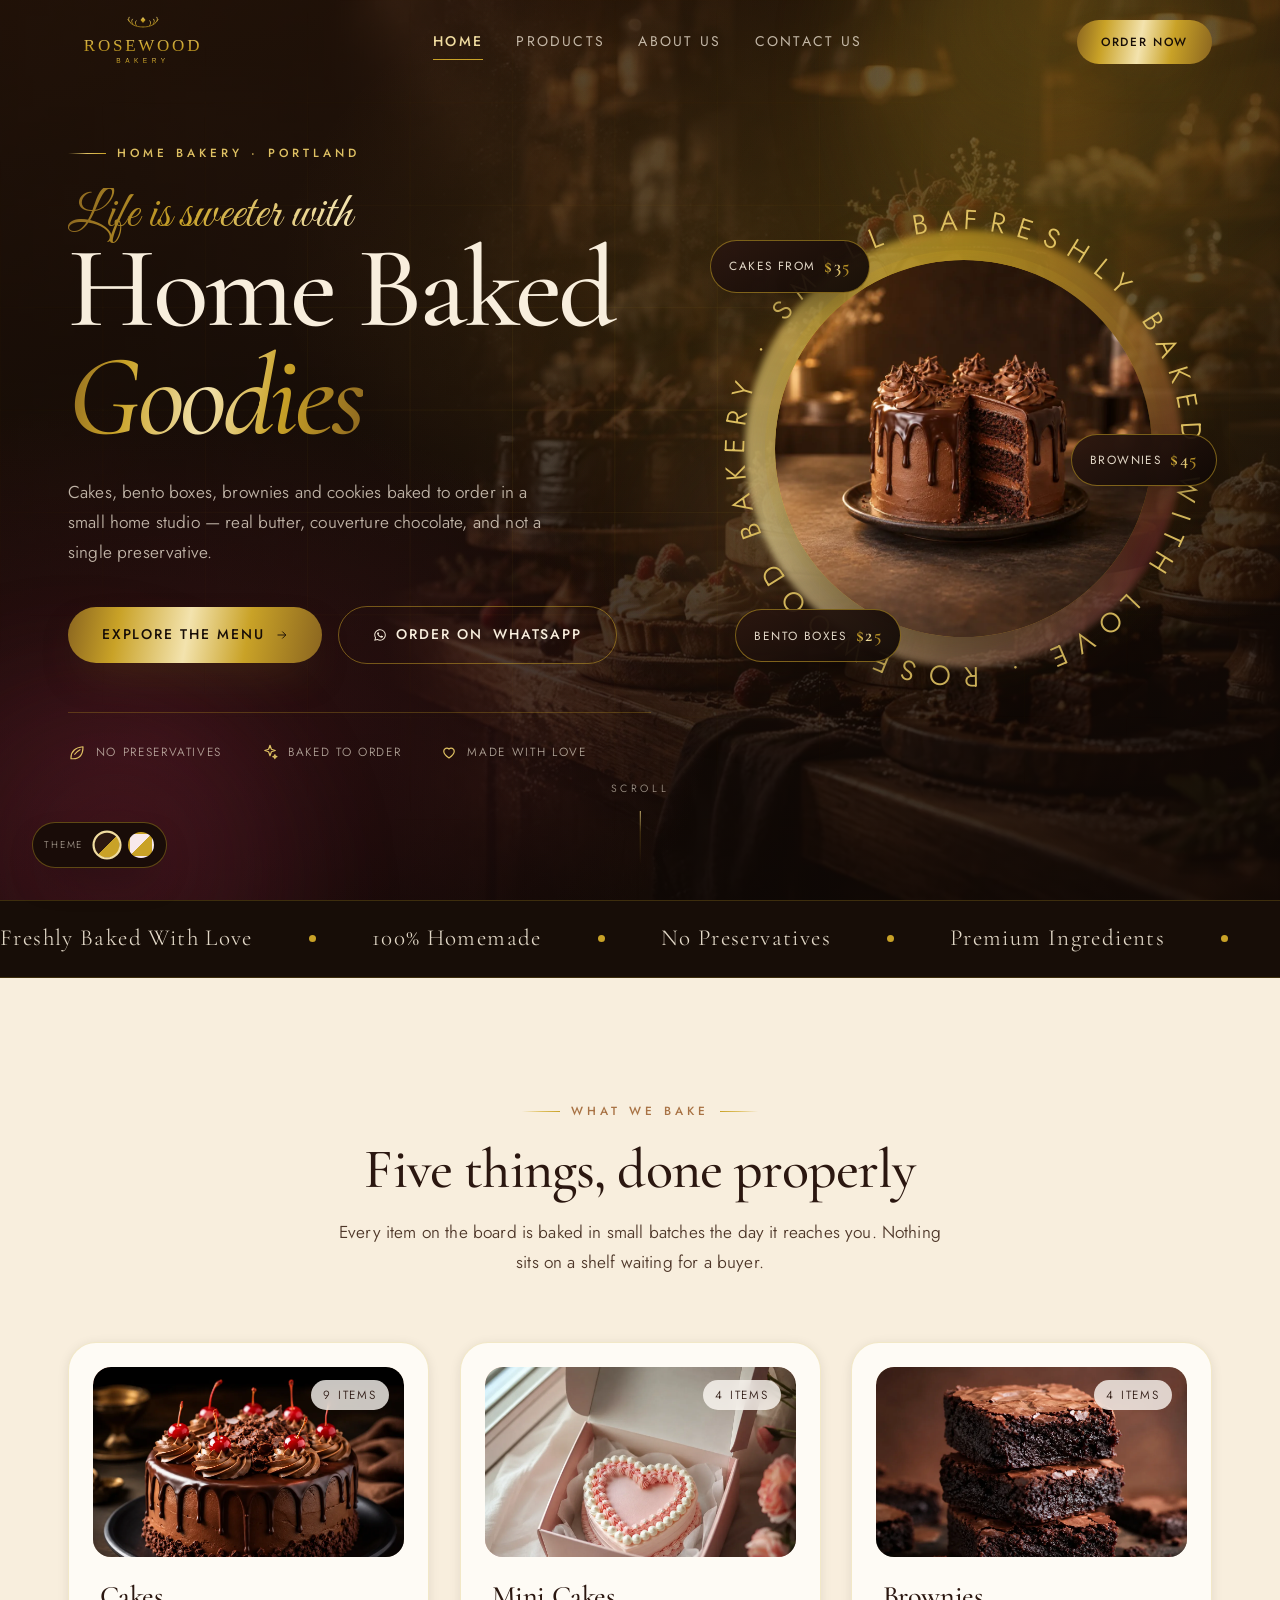
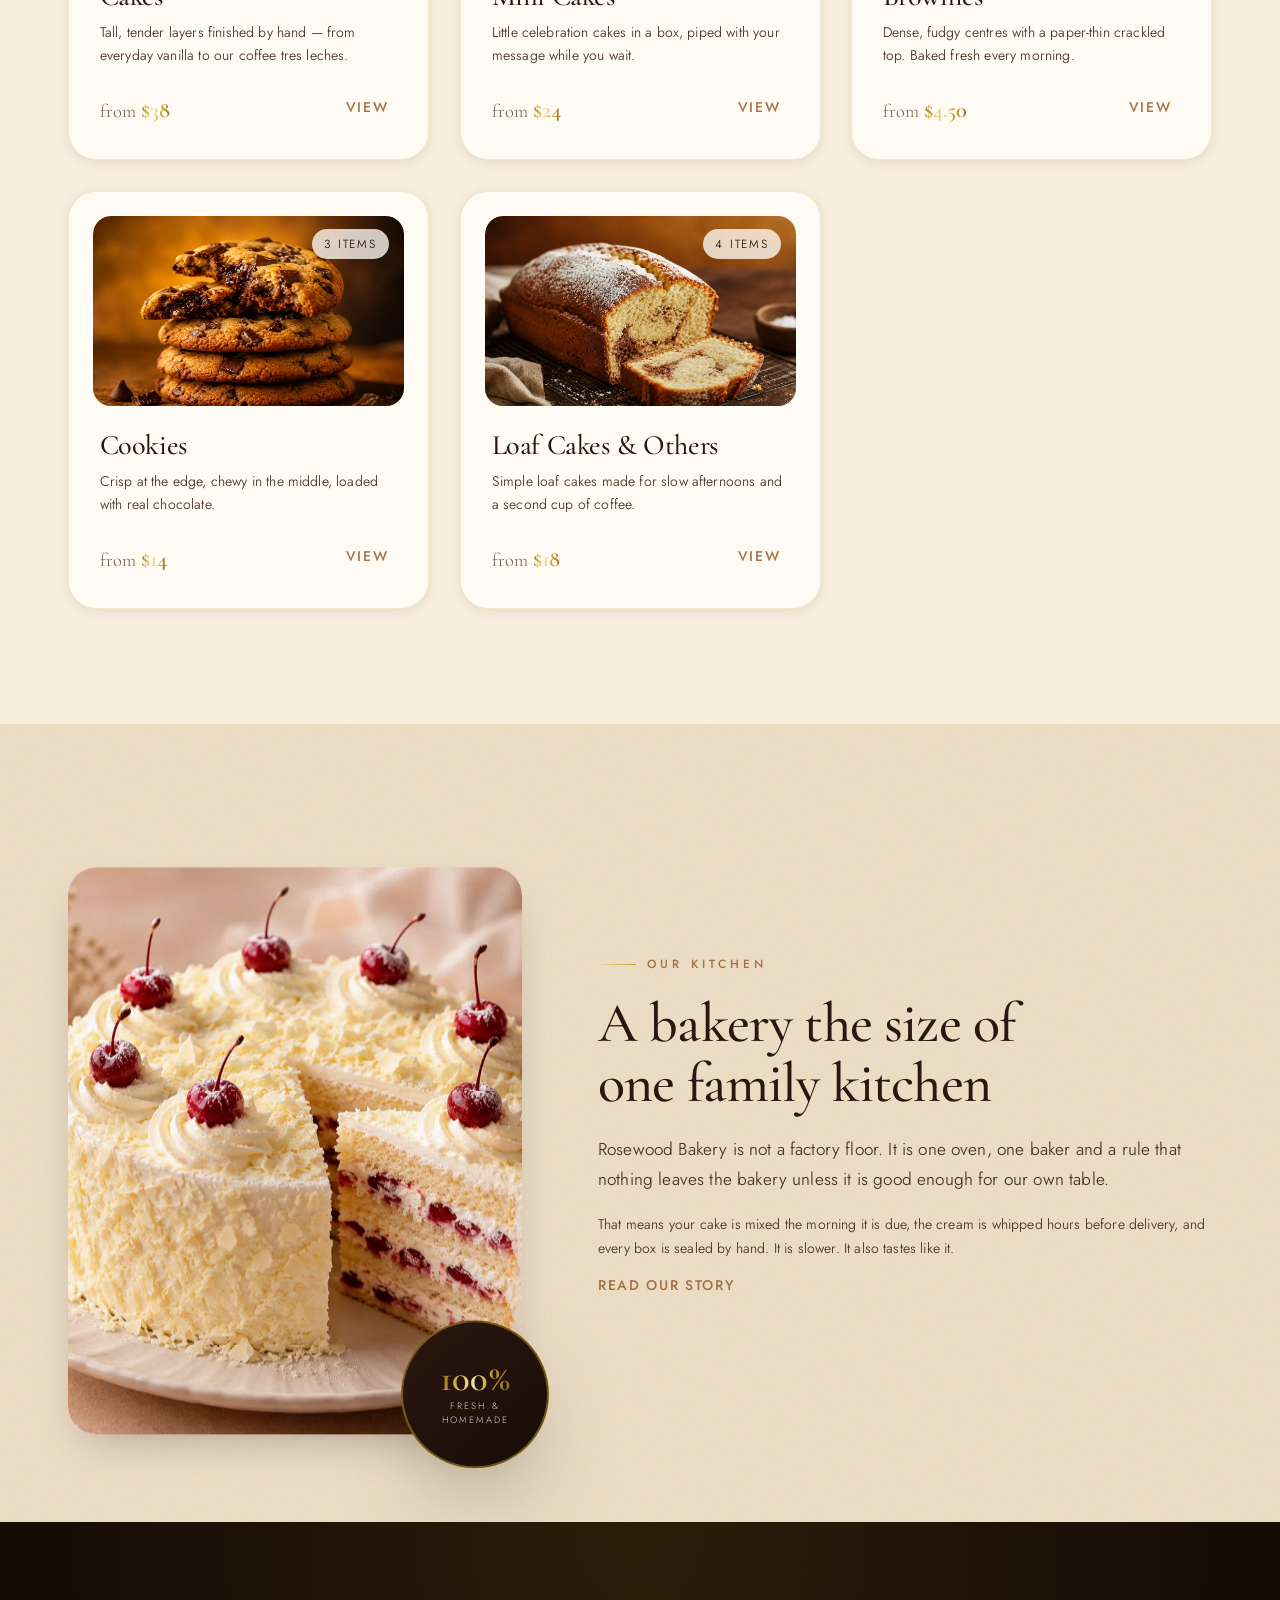
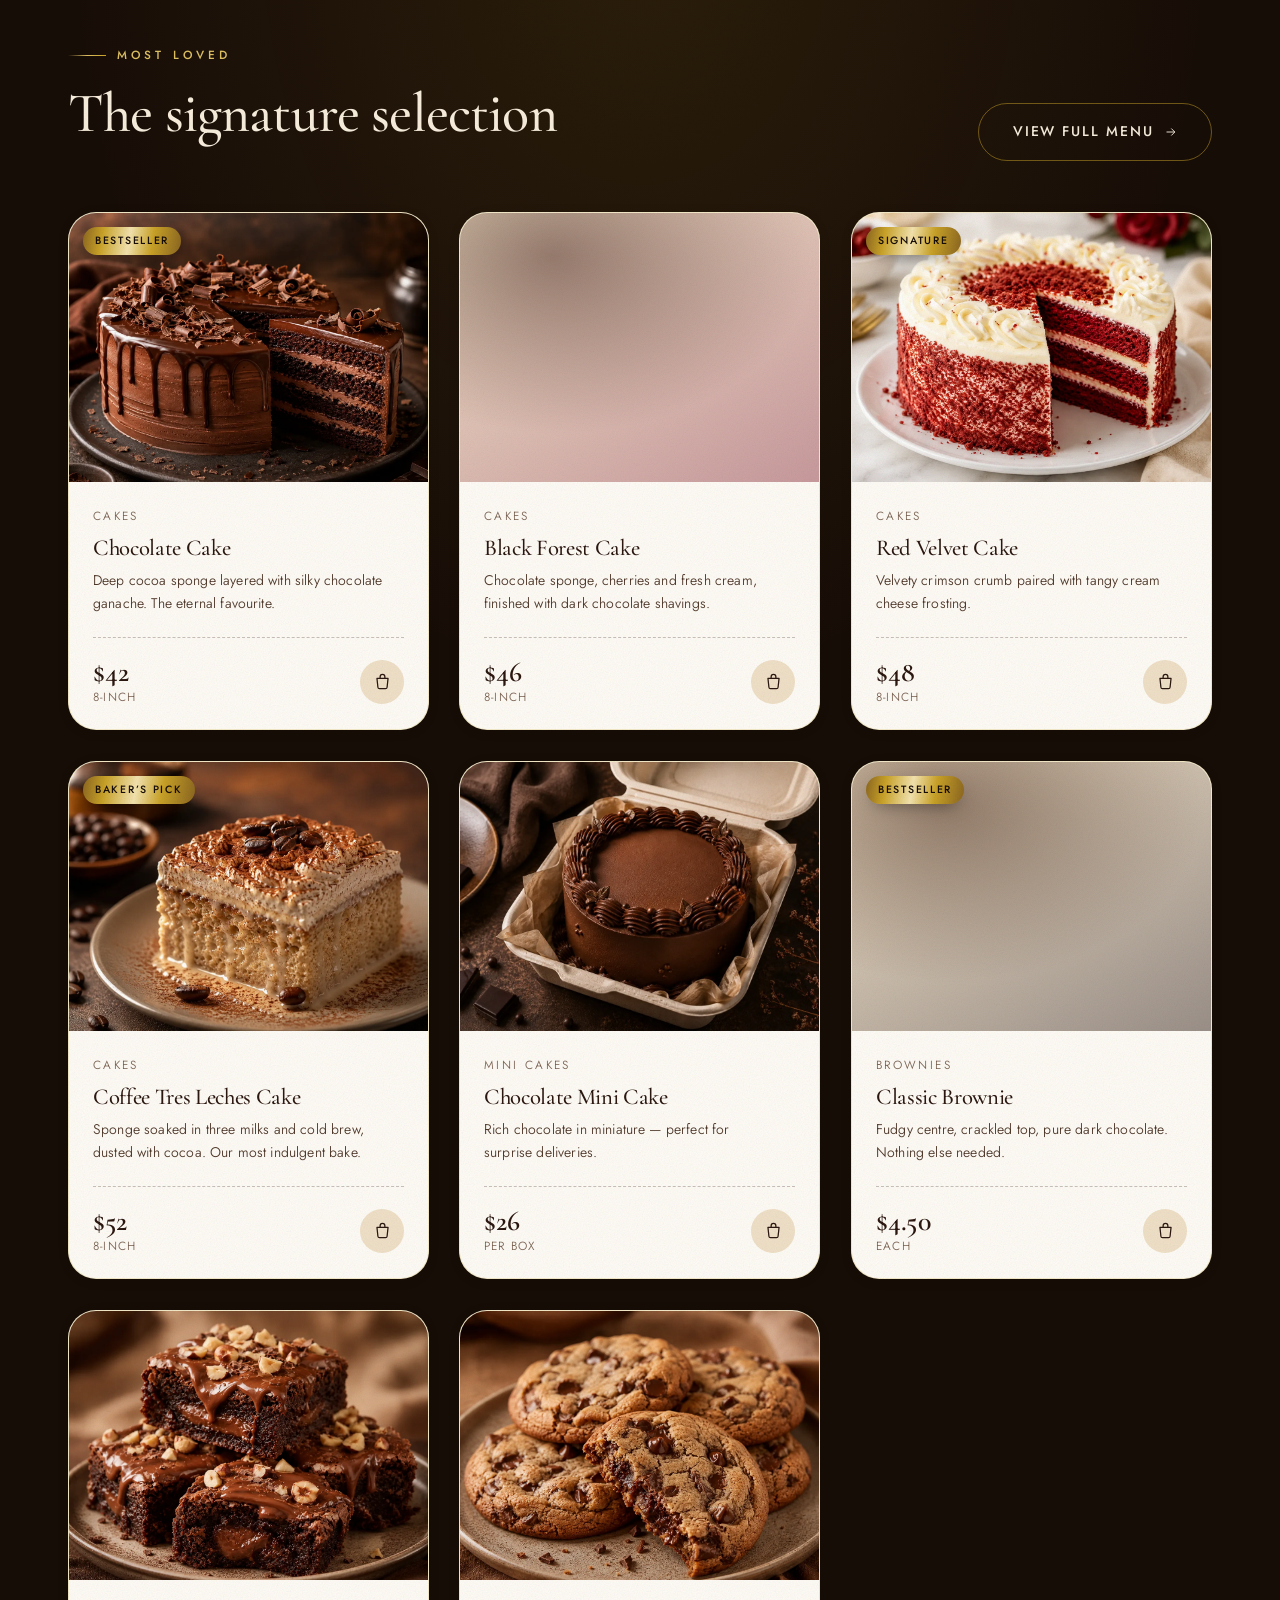
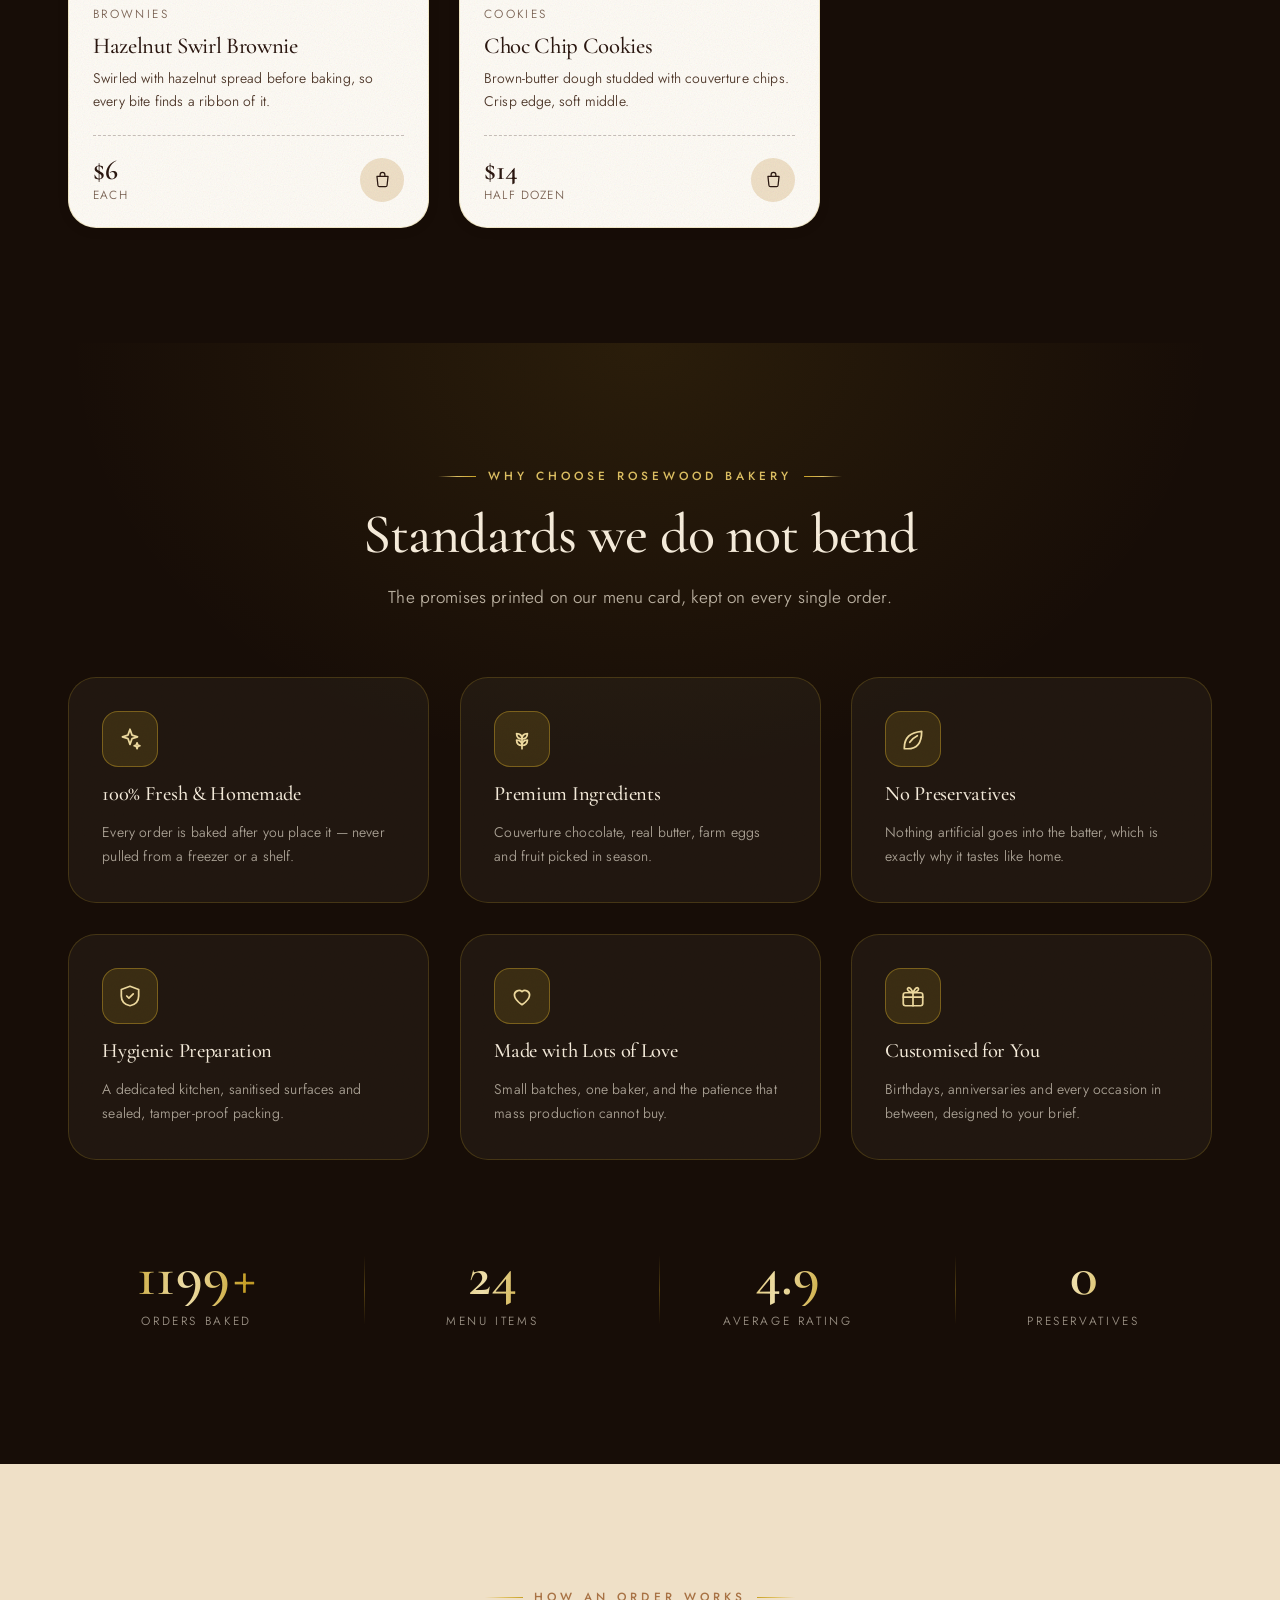
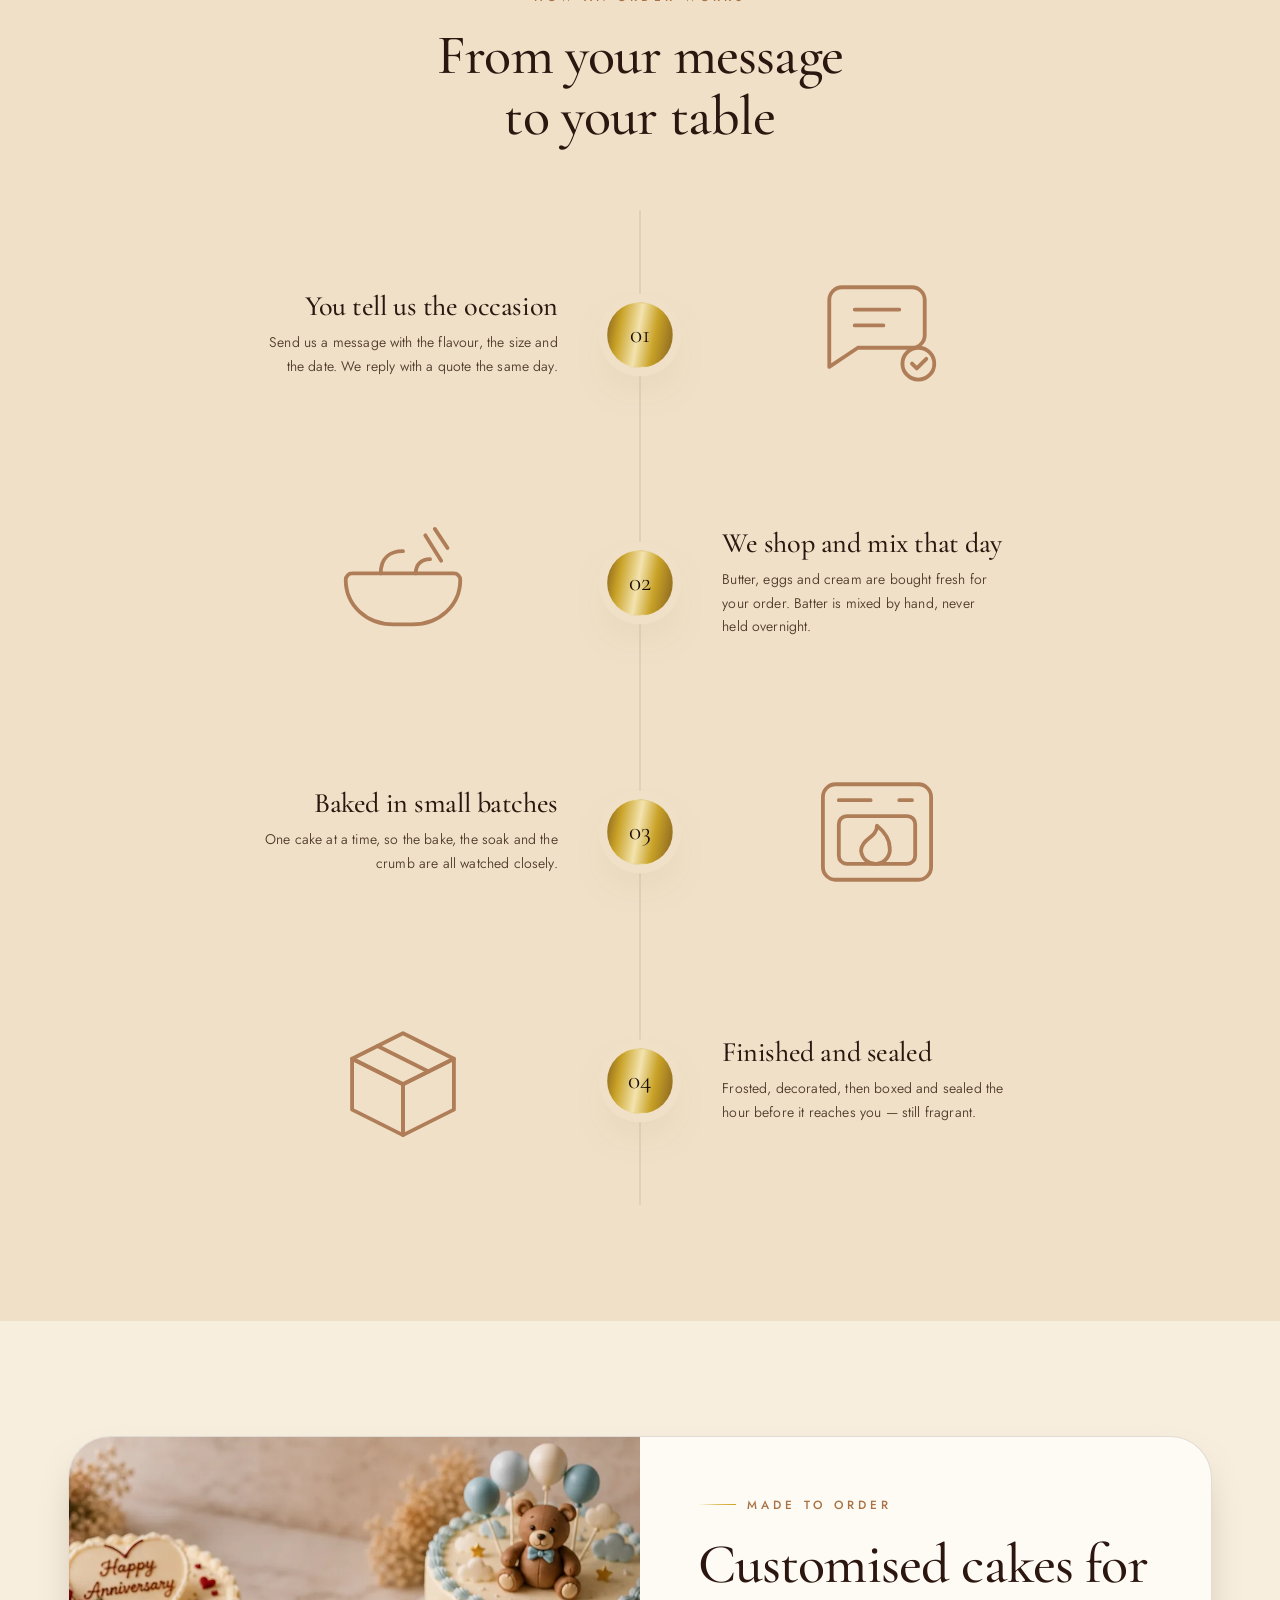
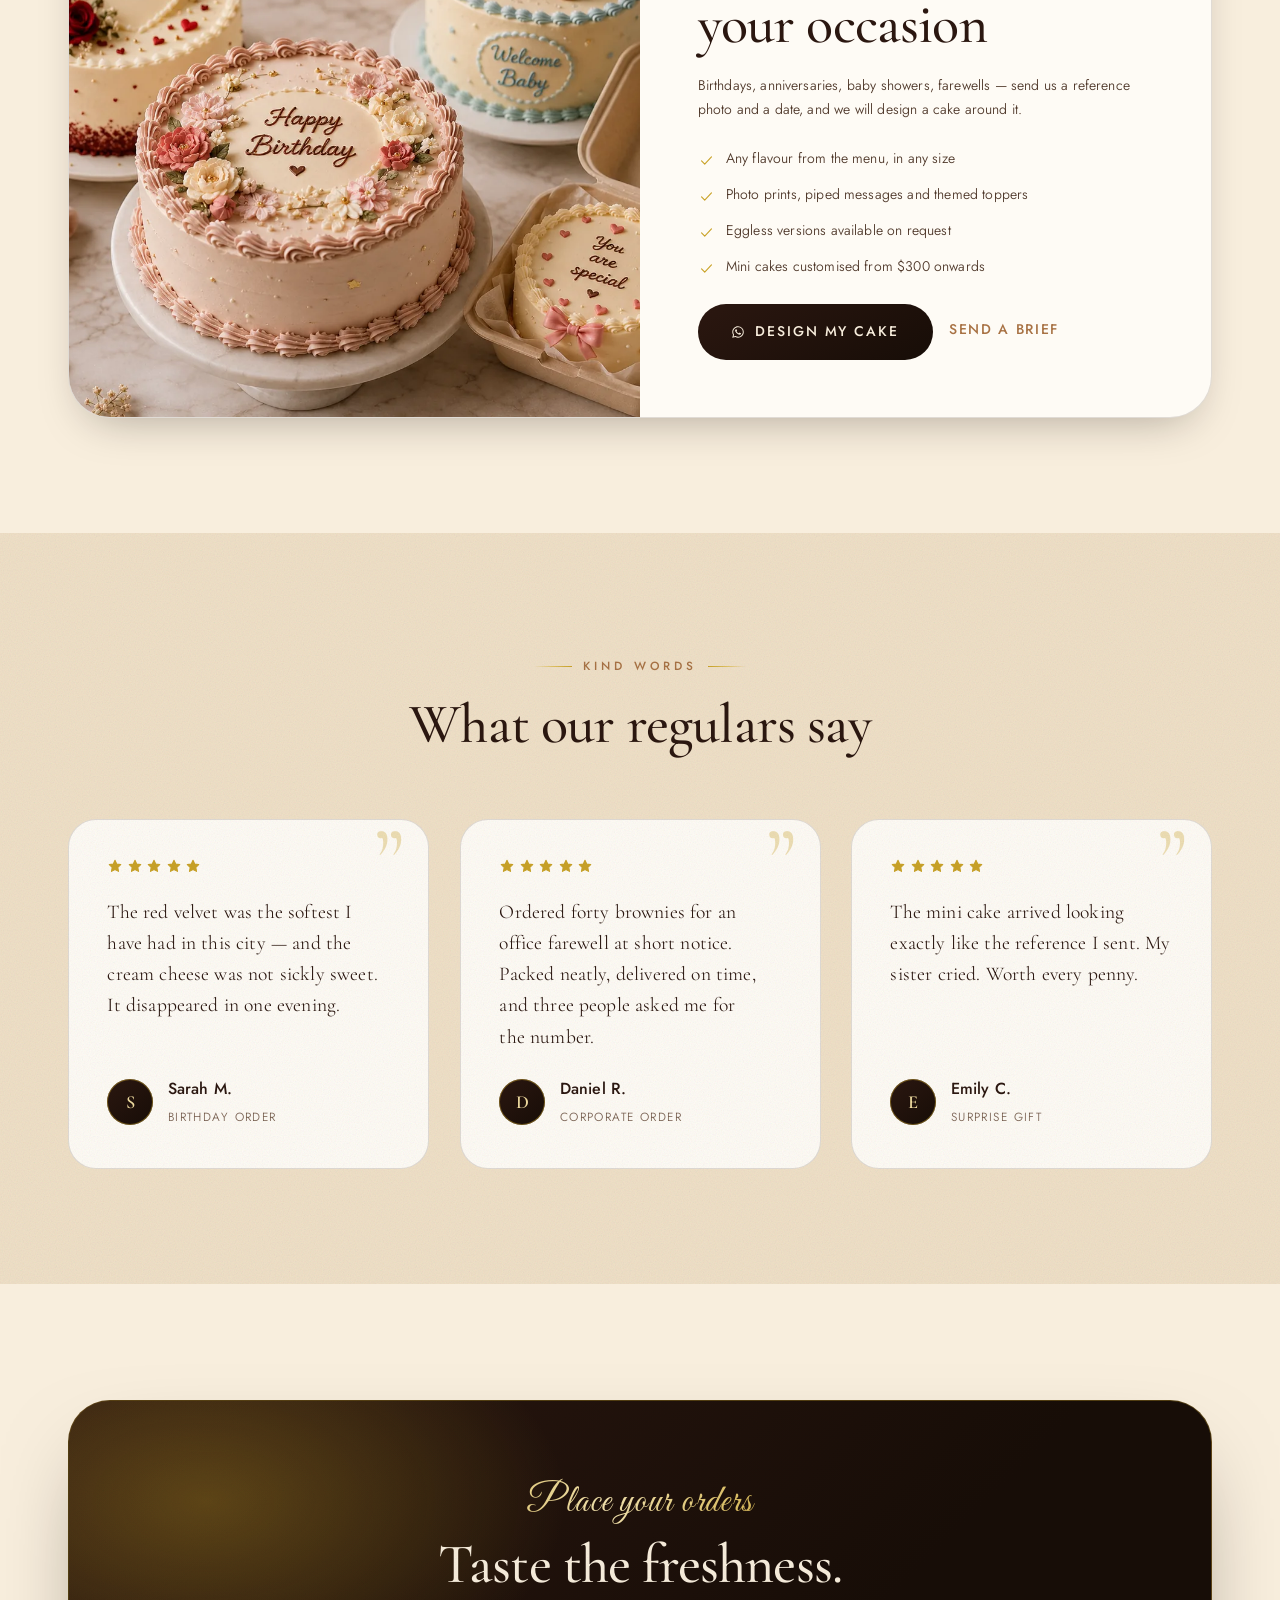
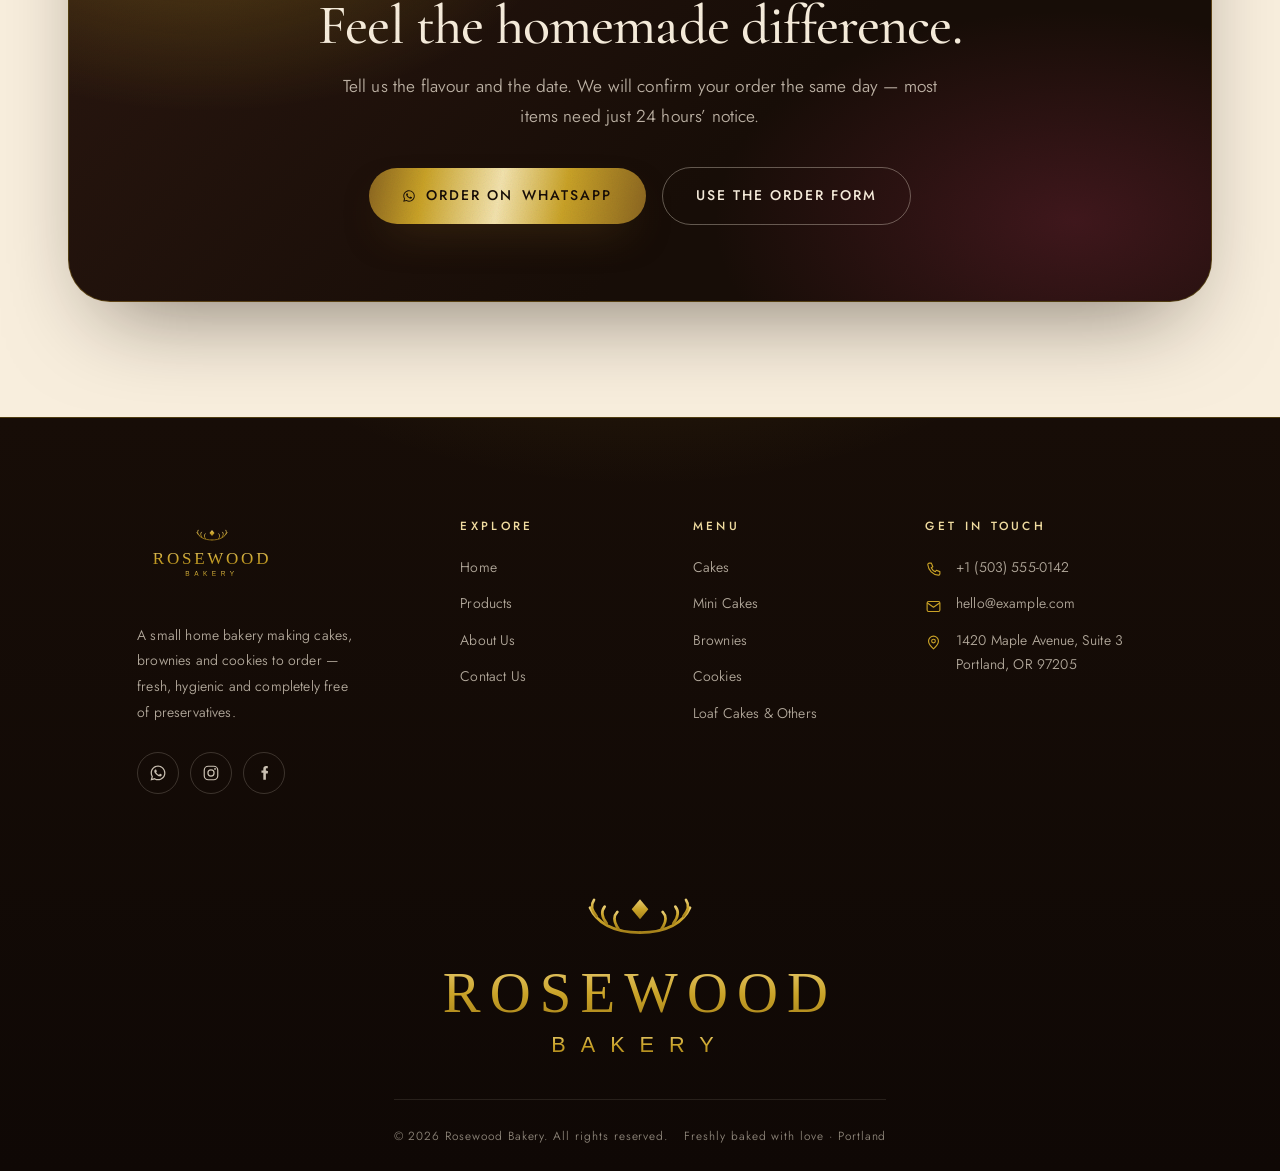
==== commit d6b54bc4: "Add files via upload" ====
--- a/index.html
+++ b/index.html
@@ -208,9 +208,9 @@
 
             <div class="hero__cake" id="heroCake" aria-hidden="true"></div>
 
-            <span class="hero__chip hero__chip--1">Cakes from <b>&#8377;350</b></span>
-            <span class="hero__chip hero__chip--2">Brownies <b>&#8377;45</b></span>
-            <span class="hero__chip hero__chip--3">Bento boxes <b>&#8377;250</b></span>
+            <span class="hero__chip hero__chip--1">Cakes from <b>$35</b></span>
+            <span class="hero__chip hero__chip--2">Brownies <b>$45</b></span>
+            <span class="hero__chip hero__chip--3">Bento boxes <b>$25</b></span>
           </div>
 
         </div>
@@ -379,7 +379,7 @@
               <li><span data-icon="check"></span><span>Any flavour from the menu, in any size</span></li>
               <li><span data-icon="check"></span><span>Photo prints, piped messages and themed toppers</span></li>
               <li><span data-icon="check"></span><span>Eggless versions available on request</span></li>
-              <li><span data-icon="check"></span><span>Mini cakes customised from &#8377;300 onwards</span></li>
+              <li><span data-icon="check"></span><span>Mini cakes customised from $300 onwards</span></li>
             </ul>
             <div class="cluster">
               <a class="btn" data-link="order"
